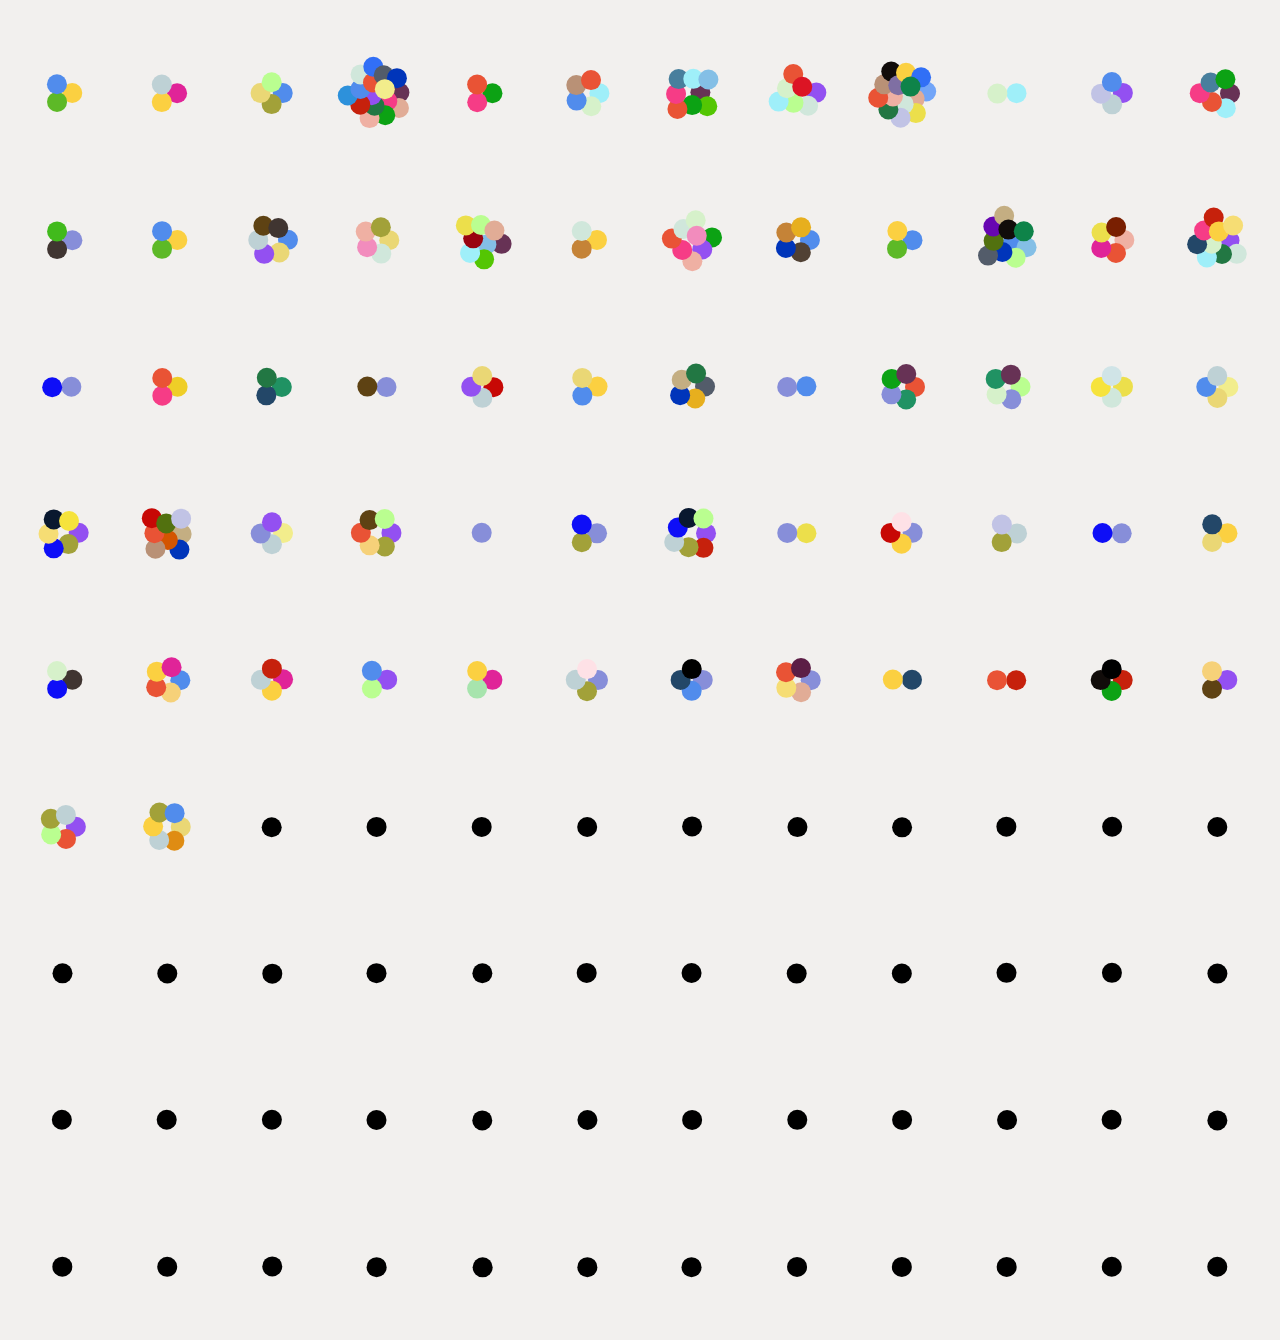
==== experience.html @ 3872ef73 "Add layer-nav symbols, L1 perf tuning, censored study loop, and site-about. Layer navigation gets SV" ====
<!DOCTYPE html>
<html lang="he" dir="rtl">
<head>
  <meta charset="UTF-8" />
  <meta name="viewport" content="width=device-width, initial-scale=1.0" />
  <meta name="description" content="Human Notes - Alternative Index" />
  <title>עקבות | אינדקס אלטרנטיבי</title>
  <link rel="stylesheet" href="styles.css" />
  <script src="vendor/matter.min.js" defer></script>
  <script src="js/config.js" defer></script>
  <script src="js/app.js?v=20260707014913" defer></script>
</head>
  <body class="site-grid">
    <div id="site-background" data-site-layer="background" aria-hidden="true"></div>
    <div id="site-background-wash" data-site-layer="background-wash" aria-hidden="true">
      <svg class="site-grain-filter-defs" width="0" height="0" aria-hidden="true" focusable="false">
        <filter id="site-grain-displace" x="-8%" y="-8%" width="116%" height="116%" color-interpolation-filters="sRGB">
          <feTurbulence id="site-grain-turbulence" type="fractalNoise" baseFrequency="0.75" numOctaves="3" stitchTiles="stitch" result="noise" />
          <feDisplacementMap in="SourceGraphic" in2="noise" scale="2.5" xChannelSelector="R" yChannelSelector="G" />
        </filter>
      </svg>
    </div>
    <div id="nav-surface" data-site-layer="nav" aria-hidden="true"></div>
    <main id="app" data-site-layer="canvas"></main>
  </body>
</html>
---- styles.css ----
/* ==========================================================================
   00. SYSTEM & RESET
   ========================================================================== */
:root {
    /* Exhibition palette */
    --color-1: #FFFFFF;
    --color-2: #898989;
    --color-3: #2D2D2D;
    --color-4: #000000;
    --color-5: #F2F0EE;
    --color-6: #E6E0DA;

    /* Exhibition spacing scale: Figma px to CSS rem tokens */
    --space-5: 0.3125rem;
    --space-10: 0.625rem;
    --space-15: 0.9375rem;
    --space-20: 1.25rem;
    --space-30: 1.875rem;
    --space-40: 2.5rem;
    --space-60: 3.75rem;
    --divider-inset: var(--space-20);
    --note-id-lane: var(--site-grid-cell-w); /* inner padding beside vertical ID; ID stays at --space-10 */

    /* Legacy aliases → exhibition tokens */
    --bg-main: var(--color-5);
    --main-text: var(--color-4);
    --card-bg: var(--color-1);
    --note-text: var(--color-4);
    --block-hover-bg: var(--color-6);
    --block-shell-border-width: var(--outline-weight);
    --block-hover-border-width: calc(var(--outline-weight) + 1pt);
    --accent-olive: var(--color-3);

    --base-space: 1rem;
    --grid-gap: 0.01rem;
    --grid-padding: 0.12rem;
    --transition-fast: 0.2s ease;
    --outline-weight: 1px;
    --capsule-radius: 9999px;

    /* Exhibition type scale */
    --type-family-general-h: "NarkissYair", sans-serif;
    --type-family-general-t: "NarkissYairMono", monospace;
    --type-family-note-h: "TheBasicsDots", sans-serif;
    --type-family-note-t: "FrankRuhl", monospace;

    /* Legacy type aliases */
    --type-family-display: var(--type-family-note-h);
    --type-display-size: 2rem;
    --type-display-line: 0.9;
    --type-display-weight: 400;
    --type-display-style: normal;
    --type-family-body: var(--type-family-note-t);
    --type-body-size: 1.125rem;
    --type-body-line: 1.2;
    --type-body-weight: 400;
    --type-body-max-ch: 55ch;
    --type-family-meta: var(--type-family-general-t);
    --type-meta-size: 1rem;
    --type-meta-line: 1;
    --type-meta-weight: 700;
    --type-family-ui: var(--type-family-general-t);
    --type-ui-size: 1rem;
    --type-ui-line: 1;
    --type-ui-weight: 700;
    --type-family-nav: var(--type-family-general-h);
    --type-nav-size: calc(3.625rem + 10pt);
    --type-nav-line: 0.848;
    --type-nav-weight: 700;
    --type-nav-weight-active: 700;
    --type-debug-size: 0.5625rem;

    --site-type-family: var(--type-family-general-t);
    --site-type-size: var(--type-ui-size);
    --site-type-line: var(--type-ui-line);

    --layer-nav-gap: var(--space-10);
    --layer-nav-right-inset: var(--space-40);
    --layer-nav-box-pad-x: var(--space-10);
    --layer-nav-box-pad-y-top: calc(var(--space-10) - 4px);
    --layer-nav-box-pad-y-bottom: calc(var(--space-10) + 4px);
    --layer-nav-box-pad-y: var(--layer-nav-box-pad-y-top);
    --layer-nav-box-pad: var(--layer-nav-box-pad-y-top);
    --layer-nav-box-radius: var(--space-5);
    --layer-nav-marker-gap: var(--space-10);
    --layer-nav-hover-shift: calc(-1 * var(--space-20));
    --layer-nav-row-gap: var(--space-10);
    --layer-nav-label-line: 1;
    --layer-nav-label-box-h: calc(var(--layer-nav-symbol-size-active) + var(--layer-nav-box-pad-y-top) + var(--layer-nav-box-pad-y-bottom));
    --layer-nav-row-step: calc(var(--layer-nav-label-box-h) + var(--layer-nav-row-gap));
    --layer-nav-stack-h: calc(2 * var(--layer-nav-label-box-h) + 1 * var(--layer-nav-row-gap));
    --layer-nav-font-size: var(--type-nav-size);
    --layer-nav-symbol-size-active: 4.5rem;
    --layer-nav-symbol-size-inactive: 3.25rem;
    --layer-nav-shell-row-step: calc(var(--site-grid-cell-h) + var(--site-grid-gap));
    --layer-nav-active-label-h: var(--layer-nav-label-box-h);
    --layer-nav-inactive-label-h: var(--layer-nav-active-label-h);
    --layer-nav-active-top: calc(
        var(--site-grid-padding) +
        3 * var(--layer-nav-shell-row-step) +
        0.75 * var(--site-grid-cell-h) -
        0.5 * var(--layer-nav-label-box-h)
    );
    --layer-nav-slot-duration: 0.34s;
    --layer-nav-slot-easing: cubic-bezier(0.9, 0, 0.02, 1);
    --layer-nav-slot-base-top: var(--layer-nav-active-top);
    --layer-nav-toggle-top: var(--site-grid-padding);
    --layer-nav-toggle-box-size: 80px;
    --layer-nav-toggle-inner-size: calc(var(--layer-nav-toggle-box-size) - 2 * var(--layer-nav-toggle-pad));
    --layer-nav-toggle-pad: var(--space-5);
    --layer-nav-molecule-rotate: 0deg;
    --layer-nav-molecule-scale: 0.9;
    --layer-nav-blocks-scale: 0.9;
    --layer-nav-molecule-nudge-y: 0px;
    --focus-card-scale: calc(8 / 6);
}

*, *:before, *:after {
    box-sizing: border-box;
    margin: 0;
    padding: 0;
}

html {
    background-color: var(--bg-main);
    scroll-padding: var(--scroll-padding, 40px);
    scrollbar-width: none;
}

::-webkit-scrollbar {
    display: none;
}

body {
    background-color: transparent;
    min-height: 100vh;
    min-width: 100vw; 
    display: flex;
    flex-direction: column;
    position: relative;
    isolation: isolate;
    -ms-overflow-style: none;
}

/* ==========================================================================
   00b. SITE SHELL GRID (viewport reference — CONFIG.siteGrid)
   Reference metrics only; layers stay free (scroll, drag, overflow).
   ========================================================================== */
:root {
    --site-grid-content-w: calc(100vw - 2 * var(--site-grid-padding, 2.5rem));
    --site-grid-content-h: calc(100vh - 2 * var(--site-grid-padding, 2.5rem));
    --site-grid-cell-w: calc(
        (var(--site-grid-content-w) - (var(--site-grid-cols, 24) - 1) * var(--site-grid-gap, 1.25rem))
        / var(--site-grid-cols, 24)
    );
    --site-grid-cell-h: calc(
        (var(--site-grid-content-h) - (var(--site-grid-rows, 12) - 1) * var(--site-grid-gap, 1.25rem))
        / var(--site-grid-rows, 12)
    );
}

/* Every 4th row/column crossing — same placement on L1/L2/L3; shape varies by depth level */
:root {
    --site-grid-cross-arm: 0.625rem;
    --site-grid-cross-weight: 1px;
    --site-grid-cross-color: var(--color-2);
    --site-grid-dot-size: 0.3125rem;
}

#site-grid-crosses {
    display: none; /* toggled by CONFIG.siteGrid.showGridMarks via updateSiteGridCrosses */
    position: absolute;
    top: 0;
    left: 0;
    z-index: 0;
    pointer-events: none;
    overflow: visible;
}

#app > .note-wrapper,
#app > .meso-grid-column,
#app > .micro-grid-column,
#app > .filter-fringe-zone,
#app > .meso-grid-column .note-wrapper,
#app > .micro-grid-column .note-wrapper {
    position: relative;
    z-index: 1;
}

.site-grid-cross {
    position: absolute;
    transform: translate(-50%, -50%);
}

.site-grid-cross::before,
.site-grid-cross::after {
    content: "";
    position: absolute;
    background-color: var(--site-grid-cross-color);
}

.site-grid-cross::before {
    width: var(--site-grid-cross-arm);
    height: var(--site-grid-cross-weight);
    left: calc(var(--site-grid-cross-arm) / -2);
    top: calc(var(--site-grid-cross-weight) / -2);
}

.site-grid-cross::after {
    width: var(--site-grid-cross-weight);
    height: var(--site-grid-cross-arm);
    left: calc(var(--site-grid-cross-weight) / -2);
    top: calc(var(--site-grid-cross-arm) / -2);
}

/* L1 — crosses scroll with #app, beneath molecules */
body.view-level-1 .site-grid-cross::before,
body.view-level-1 .site-grid-cross::after {
    display: block;
}

/* L2 — 45° diagonal */
body.view-level-2 .site-grid-cross::before,
body.view-level-2 .site-grid-cross::after {
    width: var(--site-grid-cross-arm);
    height: var(--site-grid-cross-weight);
    left: calc(var(--site-grid-cross-arm) / -2);
    top: calc(var(--site-grid-cross-weight) / -2);
    transform: rotate(45deg);
    transform-origin: center;
}

body.view-level-2 .site-grid-cross::after {
    display: none;
}

/* L3 — dots */
body.view-level-3 .site-grid-cross::before,
body.view-level-3 .site-grid-cross::after {
    width: var(--site-grid-dot-size);
    height: var(--site-grid-dot-size);
    left: calc(var(--site-grid-dot-size) / -2);
    top: calc(var(--site-grid-dot-size) / -2);
    border-radius: 50%;
    background-color: var(--color-3);
}

body.view-level-3 .site-grid-cross::after {
    display: none;
}

body.view-level-3 .site-grid-cross {
    transform: translate(
        calc(-50% + 5px),
        calc(-50% - 2 * (var(--site-grid-cell-h) + var(--site-grid-gap)))
    );
}

/* Full-viewport pan layer — sits beneath #app; receives clicks through transparent grid cells */
#site-background {
    position: fixed;
    inset: 0;
    z-index: 0;
    overflow: hidden;
    pointer-events: none;
}

/* L1/L3 — SVG displacement grain (pixel warp, no color tint) */
#site-background-wash {
    position: absolute;
    width: 0;
    height: 0;
    overflow: hidden;
    pointer-events: none;
}

:root {
    --site-grain-displace-filter: url(#site-grain-displace);
}

body.has-site-grain-displace.view-level-1 #app,
body.has-site-grain-displace.view-level-1 .warehouse-shell,
body.has-site-grain-displace.view-level-1 .warehouse-launcher,
body.has-site-grain-displace.view-level-1 .site-navigation-layers,
body.has-site-grain-displace.view-level-1 .link-canvas,
body.has-site-grain-displace.view-level-1 .depth-block-bar,
body.has-site-grain-displace.view-level-1 .molecule-hover-title.is-visible,
body.has-site-grain-displace.view-level-3 #app,
body.has-site-grain-displace.view-level-3 .warehouse-shell,
body.has-site-grain-displace.view-level-3 .warehouse-launcher,
body.has-site-grain-displace.view-level-3 .site-navigation-layers,
body.has-site-grain-displace.view-level-3 .link-canvas,
body.has-site-grain-displace.view-level-3 .depth-block-bar,
body.has-site-grain-displace.view-level-3 .molecule-hover-title.is-visible {
    filter: var(--site-grain-displace-filter);
}

body.has-site-grain-displace.is-depth-transition.view-level-1 #app,
body.has-site-grain-displace.is-depth-transition.view-level-3 #app {
    filter: var(--site-grain-displace-filter) blur(var(--depth-transition-blur, 0px));
}

body.has-site-grain-displace.is-presentation.is-depth-transition.view-level-1 #app,
body.has-site-grain-displace.is-presentation.is-depth-transition.view-level-3 #app {
    filter: var(--site-grain-displace-filter) blur(calc(var(--depth-transition-blur, 0px) * 0.45));
}

body.has-site-grain-displace.is-meso-to-micro.view-level-3 #app {
    filter: var(--site-grain-displace-filter) blur(calc(var(--micro-atmosphere, 0) * 2px));
}

body.has-site-grain-displace.is-presentation.is-meso-to-micro.view-level-3 #app {
    filter: var(--site-grain-displace-filter) blur(calc(var(--micro-atmosphere, 0) * 0.8px));
}

#nav-surface {
    position: fixed;
    inset: 0;
    z-index: 1;
    cursor: grab;
    touch-action: none;
}

body.is-site-grid-debug::after {
    content: "";
    position: fixed;
    inset: 0;
    z-index: 9999;
    pointer-events: none;
    opacity: 0.35;
    background-image:
        repeating-linear-gradient(
            to right,
            rgba(16, 16, 16, 0.12) 0,
            rgba(16, 16, 16, 0.12) 1px,
            transparent 1px,
            transparent calc((100vw - 2 * var(--site-grid-padding, 2.5rem) - (var(--site-grid-cols, 24) - 1) * var(--site-grid-gap, 1.25rem)) / var(--site-grid-cols, 24) + var(--site-grid-gap, 1.25rem))
        ),
        repeating-linear-gradient(
            to bottom,
            rgba(16, 16, 16, 0.12) 0,
            rgba(16, 16, 16, 0.12) 1px,
            transparent 1px,
            transparent calc((100vh - 2 * var(--site-grid-padding, 2.5rem) - (var(--site-grid-rows, 12) - 1) * var(--site-grid-gap, 1.25rem)) / var(--site-grid-rows, 12) + var(--site-grid-gap, 1.25rem))
        );
    background-position: var(--site-grid-padding, 2.5rem) var(--site-grid-padding, 2.5rem);
    background-origin: content-box;
    background-clip: content-box;
    padding: var(--site-grid-padding, 2.5rem);
    box-sizing: border-box;
}

#site-grid-debug-regions {
    position: fixed;
    inset: 0;
    z-index: 9998;
    pointer-events: none;
}

.site-grid-debug-region {
    position: fixed;
    box-sizing: border-box;
    border: 1px dashed rgba(106, 110, 0, 0.55);
    color: rgba(16, 16, 16, 0.45);
    font-family: var(--site-type-family, sans-serif);
    font-size: 9px;
    letter-spacing: 0.08em;
    text-transform: lowercase;
    padding: 2px 4px;
    direction: ltr;
}

/* Film Grain */
body::before {
    content: "";
    position: fixed;
    top: 0;
    left: 0;
    width: 100vw;
    height: 100vh;
    pointer-events: none;
    z-index: 50;
    opacity: 0.5;
    filter: grayscale(100%) contrast(220%) brightness(125%);
    mix-blend-mode: multiply;
    background-image: url("data:image/svg+xml,%3Csvg viewBox='0 0 200 200' xmlns='http://www.w3.org/2000/svg'%3E%3Cfilter id='noiseFilter'%3E%3CfeTurbulence type='fractalNoise' baseFrequency='3.0' numOctaves='3' stitchTiles='stitch'/%3E%3C/filter%3E%3Crect width='100%25' height='100%25' filter='url(%23noiseFilter)'/%3E%3C/svg%3E");
}

body.is-presentation::before {
    display: none;
}

/* L1/L3 displacement grain — hide legacy multiply film-grain layer */
body.has-site-grain-displace.view-level-1::before,
body.has-site-grain-displace.view-level-3::before {
    display: none;
}

body.is-presentation.is-depth-transition #app {
    filter: blur(calc(var(--depth-transition-blur, 0px) * 0.45));
}

body.is-presentation.is-meso-to-micro #app {
    filter: blur(calc(var(--micro-atmosphere, 0) * 0.8px));
}

body.is-presentation.view-level-2 .note-wrapper {
    content-visibility: auto;
    contain-intrinsic-size: auto 120px;
}

/* ==========================================================================
   01. CANVAS (#app) & GLOBAL WRAPPERS
   ========================================================================== */
:root {
    --canvas-width: 100vw;
    --col-count: 25;
}

body.view-level-1 {
    /* Wider than the viewport: leaves room to roam and to clear space around blocks */
    --canvas-width: 180vw;
    --col-count: 30; 
}

body.site-grid.view-level-1 {
    --col-count: var(--site-macro-col-count, 24);
    --canvas-width: var(--site-macro-canvas-width, 180vw);
    --grid-gap: var(--site-grid-gap);
    --grid-padding: var(--site-grid-padding);
    --site-macro-row-stride: calc(var(--site-grid-cell-h) + var(--site-grid-gap));
}

body.site-grid.view-level-1 #app {
    grid-template-columns: repeat(var(--site-macro-col-count, 24), minmax(0, var(--site-grid-cell-w)));
    column-gap: var(--site-grid-gap);
    row-gap: 0;
    padding-top: var(--scroll-breathing-room, var(--site-grid-padding));
    padding-inline: var(--site-grid-padding);
    padding-bottom: var(--site-l1-bottom-chrome, var(--warehouse-reserve, 0px));
    grid-auto-rows: var(--site-macro-row-stride, calc(var(--site-grid-cell-h) + var(--site-grid-gap)));
    min-height: var(--site-macro-canvas-min-height, 100vh);
}

body.site-grid.view-level-1 .note-wrapper {
    aspect-ratio: auto;
    width: var(--site-grid-cell-h);
    height: var(--site-macro-row-height, var(--site-grid-cell-h));
    min-height: var(--site-macro-row-height, var(--site-grid-cell-h));
    max-height: var(--site-macro-row-height, var(--site-grid-cell-h));
    justify-self: center;
    align-self: center;
    align-items: center;
    justify-content: center;
}

body.view-level-2,
body.view-level-3 {
    /* Micro-authoritative grid — L2 silhouettes share L3 note positions */
    --canvas-width: 400vw;
    --col-count: 10;
}

#app {
    display: grid;
    /* הזרקת משתנה הזום הקיים שלך ליצירת עמודות מדויקות */
    grid-template-columns: repeat(var(--col-count), 1fr);
    grid-auto-rows: max-content;
    gap: var(--grid-gap);
    padding: var(--grid-padding);
    width: var(--canvas-width); 
    min-height: 100vh;
    opacity: 1;
    position: relative;
    z-index: 30;
    direction: ltr;
    transition: opacity 0.4s ease, width 0.6s cubic-bezier(0.25, 1, 0.5, 1), grid-template-columns 0.6s cubic-bezier(0.25, 1, 0.5, 1);
}

body.is-meso-to-micro #app {
    transition: none;
}

body.is-macro-grid-settle #app {
    transition: none !important;
}

/* In-place layout only during macro↔meso transition animation */
body.is-macro-to-meso.is-meso-in-place #app {
    display: block;
    position: relative;
    transition: none !important;
}

body.is-macro-to-meso.is-meso-in-place .note-wrapper.is-meso-anchored {
    position: absolute;
    width: var(--meso-anchor-w, var(--catalog-cell-w-meso, 70px));
    height: var(--meso-anchor-h, var(--catalog-cell-h-meso, 81px));
    margin: 0;
    left: 0;
    top: 0;
    transform: translate(-50%, -50%)
        scale(calc(
            var(--macro-meso-size-min, 0.5) +
            (1 - var(--macro-meso-size-min, 0.5)) * var(--macro-meso-reveal, 0)
        ));
    pointer-events: none;
    transition: none !important;
}

body.view-level-2.is-catalog-layout #app,
body.view-level-3.is-catalog-layout #app {
    display: block;
    position: relative;
    transition: none;
}

body.is-catalog-layout .note-wrapper.is-catalog-anchored {
    position: absolute;
    width: var(--catalog-cell-w, 86px);
    height: var(--catalog-cell-h, 100px);
    margin: 0;
    left: 0;
    top: 0;
    transform: translate(-50%, -50%);
    pointer-events: auto;
    overflow: hidden;
    transition: left 0.45s cubic-bezier(0.25, 1, 0.5, 1),
                top 0.45s cubic-bezier(0.25, 1, 0.5, 1),
                width 0.45s cubic-bezier(0.25, 1, 0.5, 1),
                height 0.45s cubic-bezier(0.25, 1, 0.5, 1);
}

/* L2: תא מצו ≈ אמצע בין מולקולה לפתק מלא */
body.view-level-2.is-catalog-layout:not(.is-meso-to-micro) .note-wrapper.is-catalog-anchored {
    width: var(--catalog-cell-w-meso, var(--catalog-cell-w, 86px));
    height: var(--catalog-cell-h-meso, var(--catalog-cell-h, 100px));
}

body.view-level-3.is-catalog-layout .note-wrapper.is-catalog-anchored {
    width: var(--catalog-cell-w, 86px);
    height: var(--catalog-cell-h, 100px);
}

body.is-meso-to-micro.is-catalog-layout .note-wrapper.is-catalog-anchored {
    width: calc(var(--catalog-cell-w, 86px) * var(--catalog-cell-lerp, 1));
    height: calc(var(--catalog-cell-h, 100px) * var(--catalog-cell-lerp, 1));
    transition: none !important;
}

body.is-catalog-layout.is-catalog-settling .note-wrapper.is-meso-anchored {
    transition: none !important;
    transform: translate(-50%, -50%) scale(1);
}

body.is-catalog-layout.is-catalog-settling .note-wrapper.is-meso-anchored .meso-silhouette__shape {
    opacity: calc(0.88 + var(--catalog-settle-progress, 0) * 0.12);
}

body.is-catalog-layout.is-macro-to-meso .note-wrapper.is-catalog-anchored {
    transition: none;
}

/* Catalog workspace lens — L2/L3 emphasis from L1 blocks */
body.view-level-2.is-catalog-lens .note-wrapper.is-molecule-muted,
body.view-level-3.is-catalog-lens .note-wrapper.is-molecule-muted {
    opacity: 0.38;
}

body.view-level-2.is-catalog-lens .note-wrapper.is-molecule-muted .meso-silhouette__shape,
body.view-level-3.is-catalog-lens .note-wrapper.is-molecule-muted .meso-silhouette__shape {
    opacity: 0.28;
}

body.view-level-2.is-catalog-lens .note-wrapper.is-molecule-focused,
body.view-level-3.is-catalog-lens .note-wrapper.is-molecule-focused {
    opacity: 1;
}

body.view-level-2.is-catalog-lens .note-wrapper.is-molecule-focused .meso-silhouette__shape,
body.view-level-3.is-catalog-lens .note-wrapper.is-molecule-focused .meso-silhouette__shape {
    opacity: 1;
}

/* Silhouette measurement uses micro (L3) grid cell dimensions */
body.is-silhouette-micro-measure {
    --canvas-width: 400vw;
    --col-count: 10;
}

body.is-silhouette-micro-measure #app {
    position: fixed !important;
    left: -150vw !important;
    top: 0 !important;
    visibility: hidden !important;
    pointer-events: none !important;
}

/* L2 — אל תסתיר את הקנבס בזמן עדכון סילואטות (מניעת מסך ריק) */
body.is-depth-v2.view-level-2.is-silhouette-micro-measure #app {
    position: relative !important;
    left: auto !important;
    top: auto !important;
    visibility: visible !important;
    pointer-events: none !important;
}

body.is-macro-to-meso .note-wrapper {
    --note-zoom: var(--note-zoom-meso);
}

body.is-macro-to-meso #app {
    transition: none !important;
}

body.is-macro-to-meso .note-stage {
    opacity: 1 !important;
    visibility: visible !important;
    pointer-events: none;
    transition: none !important;
}

body.is-macro-to-meso.view-level-1 .note-stage {
    opacity: 1 !important;
    visibility: visible !important;
}

body.is-macro-to-meso .note-stage .layer-small {
    opacity: 1 !important;
}

body.is-macro-to-meso:not(.is-meso-zoom-out) .note-wrapper.is-meso-anchored .layer-dot {
    opacity: calc(1 - var(--macro-meso-reveal, 0)) !important;
    visibility: visible !important;
    pointer-events: none;
    transition: none !important;
    transform: scale(1) translate(0, 0) !important;
}

body.view-level-2.is-meso-in-place .note-wrapper.is-meso-anchored .layer-dot,
body.is-macro-to-meso.is-meso-in-place:not(.is-meso-zoom-out) .note-wrapper.is-meso-anchored .layer-dot {
    opacity: 0 !important;
}

/* L2→L1: dots + canvas links fade in with silhouette fade-out */
body.is-meso-zoom-out.is-meso-in-place .note-wrapper.is-meso-anchored .layer-dot {
    left: 50%;
    top: 50%;
    margin-left: calc(var(--dot-render-size, var(--dot-size, 10px)) / -2);
    margin-top: calc(var(--dot-render-size, var(--dot-size, 10px)) / -2);
    opacity: calc(1 - var(--macro-meso-reveal, 0)) !important;
    visibility: visible !important;
    transform: scale(1) translate(var(--phys-x, 0px), var(--phys-y, 0px)) !important;
}

body.is-meso-zoom-out .link-canvas {
    opacity: 1;
}

body.is-macro-to-meso .note-wrapper.is-meso-anchored .meso-silhouette__shape {
    opacity: var(--macro-meso-reveal, 0);
    transition: none !important;
}

body.is-macro-to-meso .note-wrapper.is-meso-anchored .meso-silhouette__tags {
    opacity: calc(var(--macro-meso-reveal, 0) * 0.85);
    transition: none !important;
}

body.is-macro-to-meso .meso-silhouette[data-silhouette-state="ready"] .meso-silhouette__svg,
body.is-macro-to-meso .meso-silhouette[data-silhouette-state="empty"] .meso-silhouette__svg {
    opacity: 1;
}

body.is-macro-to-meso .action-block.is-deployed,
body.is-macro-to-meso .action-block.is-dragging {
    opacity: var(--macro-meso-block-opacity, 0.35);
    transition: opacity 0.35s ease;
}

body.is-macro-to-meso.is-meso-in-place #app {
    transform: scale(calc(1 - var(--macro-meso-master, 0) * var(--macro-meso-scale, 0.028)));
    transform-origin: 50vw 42vh;
    transition: none !important;
}

body.is-macro-to-meso .link-canvas {
    opacity: var(--macro-meso-link-fade, 1);
    transition: none;
}

/* Macro: grid cells pass pan through; reserve warehouse scroll space + shell-row clearance */
body.view-level-1 #app {
    pointer-events: none;
    padding-top: var(--scroll-breathing-room, 120px);
    padding-bottom: var(--site-l1-bottom-chrome, var(--warehouse-reserve, 0px));
}

/* L1 — collapsed warehouse popup: launcher is fixed; no canvas bottom reserve */
body.is-warehouse-popup-mode:not(.is-warehouse-popup-open).view-level-1 #app {
    padding-bottom: 0;
}

body.view-level-1 .note-wrapper {
    pointer-events: none;
}

body.view-level-1.is-molecule-hover:not(.is-space-pan):not(.is-canvas-panning) {
    cursor: pointer;
}

/* L1 macro — molecule hover label (viewport-fixed, pinned on hover start) */
.molecule-hover-title {
    position: fixed;
    z-index: 45;
    display: none;
    pointer-events: none;
    box-sizing: border-box;
    width: max-content;
    max-width: min(90vw, 64rem);
    background: transparent;
    color: var(--color-4);
    border: none;
    border-radius: 0;
    padding-block: var(--space-5);
    padding-inline: var(--space-10);
    box-shadow: none;
    font-family: var(--type-family-note-h);
    font-size: var(--type-display-size);
    font-weight: var(--type-display-weight);
    font-style: normal;
    line-height: 1;
    white-space: nowrap;
    overflow: visible;
}

.molecule-hover-title.note-title,
.molecule-hover-title.note-body {
    max-width: min(28rem, 42vw);
    overflow: hidden;
    white-space: nowrap;
    line-height: 1;
    padding-block: var(--space-5);
    padding-inline: var(--space-10);
    font-family: var(--type-family-note-h);
    font-size: var(--type-display-size);
    font-weight: var(--type-display-weight);
}

/* L1 hover — attached block row (no white card; L3 pill chrome) */
.molecule-hover-title.is-blocks-row {
    background: transparent;
    box-shadow: none;
    border-radius: 0;
    padding: 0;
    max-width: min(90vw, 64rem);
    white-space: normal;
    font-family: inherit;
    font-size: inherit;
    font-weight: inherit;
    line-height: inherit;
}

body.view-level-1 .molecule-hover-title.is-blocks-row .micro-mock__tags {
    display: grid;
    grid-template-columns: repeat(var(--molecule-hover-blocks-per-row, 5), max-content);
    grid-auto-flow: row;
    gap: var(--space-10);
    justify-content: start;
    align-items: center;
    margin: 0;
    padding: 0;
    direction: rtl;
}

body.view-level-1 .molecule-hover-title.is-blocks-row .micro-mock__tag-pill,
body.view-level-1 .molecule-hover-title.is-blocks-row .micro-mock__author-block,
body.view-level-1 .molecule-hover-title.is-blocks-row .micro-mock__typology-block,
body.view-level-1 .molecule-hover-title.is-blocks-row .micro-mock__tag-pill.action-block--attached,
body.view-level-1 .molecule-hover-title.is-blocks-row .micro-mock__author-block.action-block--attached,
body.view-level-1 .molecule-hover-title.is-blocks-row .micro-mock__typology-block.action-block--attached {
    background-color: var(--color-1);
    border-color: transparent;
    color: var(--color-4);
    cursor: default;
    pointer-events: none;
    flex-shrink: 0;
}

body.view-level-1 .molecule-hover-title.is-blocks-row.is-note-ltr .micro-mock__tags {
    direction: ltr;
    justify-content: flex-start;
}

body.view-level-1 .molecule-hover-title.is-visible {
    display: block;
}

.molecule-hover-title.is-note-rtl {
    direction: rtl;
    text-align: right;
    transform: translate(calc(-100% - var(--space-10)), calc(-100% - var(--space-10)));
}

.molecule-hover-title.is-note-ltr {
    direction: ltr;
    text-align: left;
    transform: translate(var(--space-10), calc(-100% - var(--space-10)));
}

#app.is-ready {
    opacity: 1;
}

/* Background pan */
body.is-canvas-panning #nav-surface,
body.is-space-pan #nav-surface,
body.is-space-pan #app,
body.is-space-pan .note-wrapper {
    cursor: grabbing;
}

body.is-space-pan,
body.is-space-pan #app,
body.is-space-pan .note-wrapper {
    cursor: grab;
}

.note-wrapper {
    position: relative;
    width: 100%;
    aspect-ratio: 1 / 1; 
    margin-bottom: 0;
    break-inside: avoid;
    display: flex;
    align-items: center;
    justify-content: center;
    transition: transform 0.35s cubic-bezier(0.25, 1, 0.5, 1);
    --note-zoom-meso: 1;
    --note-zoom-micro: 1;
    --note-zoom: var(--note-zoom-micro);
}

body.view-level-2 .note-wrapper {
    --note-zoom: var(--note-zoom-meso);
    pointer-events: auto;
}

body.view-level-3 .note-wrapper {
    --note-zoom: var(--note-zoom-micro);
}

body.is-meso-to-micro .note-wrapper {
    --note-zoom: var(--transition-note-zoom, var(--note-zoom-meso));
    transition: none !important;
}

/* Shared stage: silhouette (meso) and note (micro) scale and align together */
.note-stage {
    position: absolute;
    inset: 0;
    display: flex;
    align-items: center;
    justify-content: center;
    transform: scale(var(--note-zoom));
    transform-origin: center center;
    pointer-events: none;
}

body.is-meso-to-micro .note-stage {
    will-change: transform;
    pointer-events: auto;
}

body.view-level-2 .note-stage,
body.view-level-3 .note-stage {
    opacity: 1;
    visibility: visible;
    pointer-events: auto;
}

body.view-level-1 .note-stage {
    opacity: 0;
    visibility: hidden;
    pointer-events: none;
}

.note-stage .layer-item.layer-small,
.note-stage .layer-item.layer-full {
    position: absolute;
    inset: 0;
    width: 100%;
    height: 100%;
    transform: none;
}

/* גיבוי לגריד ישן — זום לגודל קטלוגי ממוצע */
body.view-level-2:not(.is-catalog-layout) .note-stage .layer-item.layer-small {
    transform: scale(var(--depth-meso-legacy-zoom, 0.16));
    transform-origin: center center;
}

.layer-item {
    position: absolute;
    background-color: var(--card-bg);
    border: 1px solid var(--bg-main);
    opacity: 0;
    pointer-events: none;
    transform: scale(0.85);
    transition: opacity 0.4s cubic-bezier(0.25, 1, 0.5, 1), transform 0.4s cubic-bezier(0.25, 1, 0.5, 1);
}

.layer-item.layer-small,
.layer-item.layer-full {
    border: none;
    background: transparent;
}

/* ==========================================================================
   02. STATE MACHINE (DEPTH LOGIC)
   ========================================================================== */
body.is-depth-transition {
    --depth-transition-fx: 0;
    --depth-transition-blur: 0px;
}

body.is-depth-transition #app {
    opacity: calc(1 - var(--depth-transition-fx, 0) * 0.09);
    filter: blur(var(--depth-transition-blur, 0px));
    transform: scale(calc(1 - var(--depth-transition-fx, 0) * 0.012));
    transform-origin: 50vw 42vh;
    transition: none;
}

body.is-meso-to-micro #app {
    filter: blur(calc(var(--micro-atmosphere, 0) * 2px));
    transition: none;
}

body.view-level-1 .layer-dot {
    width: var(--dot-render-size, var(--dot-size, 10px));
    height: var(--dot-render-size, var(--dot-size, 10px));
    left: 50%;
    top: 50%;
    margin-left: calc(var(--dot-render-size, var(--dot-size, 10px)) / -2);
    margin-top: calc(var(--dot-render-size, var(--dot-size, 10px)) / -2);
    opacity: 1;
    pointer-events: auto;
    transition: opacity 0.4s cubic-bezier(0.25, 1, 0.5, 1),
                background-color 0.35s ease,
                border-color 0.35s ease,
                border-width 0.35s ease;
    transform: scale(1) translate(var(--phys-x, 0px), var(--phys-y, 0px));
}

body.view-level-2 .note-stage .layer-small {
    opacity: 1;
    pointer-events: auto;
    visibility: visible;
}

body.view-level-2:not(.is-meso-to-micro) .note-stage .layer-full {
    opacity: 0;
    pointer-events: none;
}

body.view-level-3 .note-stage .layer-full {
    opacity: 1;
    pointer-events: auto;
}

body.view-level-3:not(.is-meso-to-micro) .note-stage .layer-small {
    opacity: 0;
    pointer-events: none;
}

/* Meso ↔ micro: crossfade content inside fixed stage; scale ramps in phase 2 (JS) */
body.is-meso-to-micro .note-stage {
    transition: none !important;
}

body.is-meso-to-micro .note-stage .layer-item {
    transition: none !important;
}

body.is-meso-to-micro .note-stage .layer-small,
body.is-meso-to-micro .note-stage .layer-full {
    opacity: 1 !important;
    visibility: visible !important;
    pointer-events: none;
    z-index: auto;
}

body.is-meso-to-micro .note-stage .layer-small {
    z-index: 25;
}

body.is-meso-to-micro .note-stage .layer-full {
    z-index: 20;
}

body.is-meso-to-micro .meso-silhouette__tags,
body.is-meso-to-micro .meso-silhouette__shape {
    opacity: calc(1 - var(--micro-reveal, 0));
    transform: scale(calc(1 - var(--micro-reveal, 0) * 0.035));
    transform-origin: center center;
    transition: none !important;
}

body.is-meso-to-micro .note-card {
    background-color: color-mix(
        in srgb,
        var(--card-bg) calc(var(--micro-reveal, 0) * 100%),
        transparent
    );
    border-color: color-mix(
        in srgb,
        var(--bg-main) calc(var(--micro-reveal, 0) * 100%),
        transparent
    );
    transition: none !important;
}

body.is-meso-to-micro .note-title,
body.is-meso-to-micro .note-body,
body.is-meso-to-micro .note-tags,
body.is-meso-to-micro .note-idcode {
    opacity: var(--micro-reveal, 0);
    transition: none !important;
}

/* ==========================================================================
   03. LAYER 3: MACRO (DOTS)
   ========================================================================== */
.layer-dot {
    width: var(--dot-size, 10px);
    height: var(--dot-size, 10px);
    border-radius: 50%;
    background-color: var(--dot-bg, var(--main-text));
    z-index: 30;
    border: none;
    box-sizing: border-box;
    transform: scale(0.85) translate(var(--phys-x, 0px), var(--phys-y, 0px));
}

/* Block on surface: matching-tag dots stay filled; all others → hollow on --bg-main */
body.view-level-1.is-block-focus .layer-dot.is-dot-focused {
    background-color: var(--dot-bg, var(--main-text));
    border: none;
}

body.view-level-1.is-block-focus .layer-dot.is-dot-muted {
    background-color: var(--bg-main);
    border: 0.4pt solid var(--dot-bg, var(--main-text));
}

body.view-level-1 .note-wrapper.is-molecule-filtered-out {
    opacity: 0;
    visibility: hidden;
    pointer-events: none;
}

/* Filter exit — phase 1: hollow marking */
body.view-level-1.is-block-filter .note-wrapper.is-molecule-filtering-hollow {
    pointer-events: none;
}

body.view-level-1.is-block-filter .note-wrapper.is-molecule-filtering-hollow .layer-dot {
    background-color: var(--bg-main);
    border: 0.4pt solid var(--dot-bg, var(--main-text));
    transition: background-color 0.1s ease, border-color 0.1s ease;
}

/* Filter exit — phase 2: axial peel + fade */
body.view-level-1 .note-wrapper.is-molecule-filtering-peel {
    pointer-events: none;
    opacity: 1;
    transition: opacity 0.38s ease-out;
}

body.view-level-1 .note-wrapper.is-molecule-filtering-peel.is-filter-peel-fade {
    opacity: 0;
}

body.view-level-1 .note-wrapper.is-molecule-filtering-peel .layer-dot {
    transition: opacity 0.38s ease-out;
}

body.view-level-1 .note-wrapper.is-molecule-filtering-peel.is-filter-peel-fade .layer-dot {
    opacity: 0;
}

/* ==========================================================================
   04. LAYER 2: MEZZO (TYPOGRAPHIC SILHOUETTES)
   ========================================================================== */
.layer-small {
    width: 100%;
    height: 100%;
    z-index: 20;
    border: none;
    background: transparent;
    display: flex;
    align-items: center;
    justify-content: center;
    overflow: visible;
}

.meso-silhouette {
    width: 100%;
    aspect-ratio: 20 / 21;
    max-height: 100%;
    height: auto;
    display: flex;
    align-items: center;
    justify-content: center;
    pointer-events: none;
    position: relative;
}

.meso-silhouette__svg {
    display: block;
    width: 100%;
    height: 100%;
    overflow: visible;
}

.meso-silhouette__shape {
    vector-effect: non-scaling-stroke;
}

.meso-silhouette__tags {
    position: absolute;
    left: 0;
    bottom: 0;
    display: flex;
    flex-direction: row;
    flex-wrap: wrap;
    gap: var(--meso-tag-gap, 3px);
    max-width: 100%;
    pointer-events: none;
}

.meso-tag-dot {
    width: var(--dot-size, 10px);
    height: var(--dot-size, 10px);
    border-radius: 50%;
    flex-shrink: 0;
    border: none;
    box-sizing: border-box;
}

.meso-silhouette[data-silhouette-state="pending"] .meso-silhouette__svg {
    opacity: 0;
}

.meso-silhouette[data-silhouette-state="ready"] .meso-silhouette__svg {
    opacity: 1;
}

.meso-silhouette[data-silhouette-state="pending"] .meso-silhouette__tags,
.meso-silhouette[data-silhouette-state="empty"] .meso-silhouette__tags,
.meso-silhouette[data-silhouette-state="ready"] .meso-silhouette__tags {
    opacity: 1;
}

body.view-level-2 .layer-dot,
body.view-level-3 .layer-dot {
    opacity: 0;
    visibility: hidden;
    pointer-events: none;
}

/* ==========================================================================
   05. LAYER 1: MICRO (FULL DATA & TYPOGRAPHY)
   ========================================================================== */
.layer-full {
    width: 100%;
    height: 100%;
    z-index: 10;
    display: flex;
    align-items: center;
    justify-content: center;
}

/* Typography Fonts */
@font-face {
    font-family: "NarkissYair";
    font-weight: 400;
    src: url("assets/fonts/NarkissYair-Regular-TRIAL.woff2") format("woff2");
}

@font-face {
    font-family: "NarkissYair";
    font-weight: 700;
    src: url("assets/fonts/NarkissYair-Bold-TRIAL.woff2") format("woff2");
}

@font-face {
    font-family: "NarkissYairMono";
    font-weight: 400;
    src: url("assets/fonts/NarkissYair-BoldMono-TRIAL.woff2") format("woff2");
}

@font-face {
    font-family: "NarkissYairMono";
    font-weight: 700;
    src: url("assets/fonts/NarkissYair-BoldMono-TRIAL.woff2") format("woff2");
}

@font-face {
    font-family: "FrankRuhl";
    font-weight: 400;
    src: url("assets/fonts/FrankRuhl_Universal-Mono.woff2") format("woff2");
}

@font-face {
    font-family: "TheBasicsDots";
    font-weight: 400;
    src: url("assets/fonts/TheBasics-Dots.woff2") format("woff2");
}

@font-face {
    font-family: "MiriamLibre";
    font-weight: 700;
    font-style: normal;
    src: url("assets/fonts/MiriamLibre-Bold.woff2") format("woff2");
}

@font-face {
    font-family: "MiriamLibre";
    font-weight: 900;
    font-style: normal;
    src: url("assets/fonts/MiriamLibre-Black.woff2") format("woff2");
}

@font-face {
    font-family: "Neoklass";
    font-weight: 500;
    font-style: italic;
    src: url("assets/fonts/Neoklass-MediumItalic-TRIAL.woff2") format("woff2");
}

@font-face {
    font-family: "Neoklass";
    font-weight: 700;
    font-style: italic;
    src: url("assets/fonts/Neoklass-BoldItalic-TRIAL.woff2") format("woff2");
}

@font-face {
    font-family: "HelveticaNeue";
    font-weight: 400;
    src: url("assets/fonts/HelveticaNeue-01.woff2") format("woff2");
}

.general-h {
    font-family: var(--type-family-general-h);
    font-size: calc(3.625rem + 10pt);
    line-height: calc(3.5rem + 10pt);
    font-weight: 700;
}

.general-t {
    font-family: var(--type-family-general-t);
    font-size: 1rem;
    line-height: 1rem;
    font-weight: 700;
    letter-spacing: normal;
    font-synthesis: none;
}

.note-h {
    font-family: var(--type-family-note-h);
    font-size: 2rem;
    line-height: 0.9;
    font-weight: 400;
    font-style: normal;
}

.note-t {
    font-family: var(--type-family-note-t);
    font-size: 1.125rem;
    line-height: 1.2;
    font-weight: 400;
}

/*
   Typography roles — exhibition classes + legacy selectors
*/

.type-display,
.note-title,
.note-h {
    font-family: var(--type-family-display);
    font-size: var(--type-display-size);
    font-weight: var(--type-display-weight);
    font-style: var(--type-display-style);
    line-height: var(--type-display-line);
}

.type-body,
.note-body {
    font-family: var(--type-family-body);
    font-size: var(--type-body-size);
    font-weight: var(--type-body-weight);
    line-height: var(--type-body-line);
    max-width: var(--type-body-max-ch);
    padding: 0 0.5rem;
    white-space: pre-wrap;
}

.note-body.note-t,
.note-t.note-body {
    font-family: var(--type-family-body);
    font-size: var(--type-body-size);
    font-weight: var(--type-body-weight);
    line-height: 1.2;
    max-width: var(--type-body-max-ch);
    padding: 0 0.5rem;
    white-space: pre-wrap;
}

.type-meta,
.note-idcode,
.tag,
.general-t {
    font-family: var(--type-family-meta);
    font-size: var(--type-meta-size);
    font-weight: var(--type-meta-weight);
    line-height: var(--type-meta-line);
    font-synthesis: none;
}

.type-ui,
.site-type {
    font-family: var(--type-family-ui);
    font-size: var(--type-ui-size);
    font-weight: var(--type-ui-weight);
    line-height: var(--type-ui-line);
    font-synthesis: none;
}

.type-nav {
    font-family: var(--type-family-nav);
    font-size: var(--type-nav-size);
    font-weight: var(--type-nav-weight);
    line-height: var(--type-nav-line);
}

.site-navigation-layers__title.is-active .site-navigation-layers__label {
    font-family: var(--type-family-general-h);
    line-height: 1;
    font-weight: 700;
}

.site-navigation-layers__title.is-inactive .site-navigation-layers__label {
    font-family: var(--type-family-general-h);
    line-height: 1;
    font-weight: 700;
}

.note-idcode {
    position: absolute;
    left: var(--space-10);
    top: 50%;
    transform: translateY(-50%);
    writing-mode: vertical-rl;
}

.note-wrapper.is-measuring-silhouette .layer-full {
    opacity: 1 !important;
    visibility: hidden;
    transform: scale(1) !important;
    pointer-events: none;
}

.note-card {
    background-color: var(--color-1);
    padding: 1rem 1rem 1.5rem var(--note-id-lane);
    display: flex;
    flex-direction: column;
    position: relative;
    aspect-ratio: 20 / 21;
    direction: rtl;
    width: 100%;
    height: auto;
    max-height: 100%;
    border: 1px solid var(--color-4);
    box-sizing: border-box;
    color: var(--color-4);
}

/* English-only notes — LTR content inside Hebrew RTL site shell */
.note-wrapper.is-note-ltr .note-card {
    direction: ltr;
    padding: 1rem var(--note-id-lane) 1.5rem 1rem;
}

.note-wrapper.is-note-ltr .note-idcode {
    left: auto;
    right: var(--space-10);
}

.note-wrapper.is-note-ltr .meso-mock__frame,
.meso-mock__frame[data-text-direction="ltr"] {
    align-items: flex-start;
    align-self: flex-start;
}

.note-wrapper.is-note-ltr .meso-mock__frame .meso-mock__line,
.meso-mock__frame[data-text-direction="ltr"] .meso-mock__line {
    right: auto;
    left: 0;
    background-position: left var(--meso-mock-line-offset, 0);
}

body.is-depth-v2.view-level-3 .note-wrapper.is-note-ltr .micro-mock__card.note-card,
.artifact-inspector-panel .micro-mock__card.note-card[dir="ltr"] {
    direction: ltr;
    padding:
        calc(var(--site-grid-gap, 1.25rem) * 0.75 + var(--space-5))
        var(--note-id-lane)
        var(--site-grid-gap, 1.25rem)
        var(--site-grid-gap, 1.25rem);
}

body.is-depth-v2.view-level-3 .note-wrapper.is-note-ltr .micro-mock__card .note-idcode,
.artifact-inspector-panel .micro-mock__card.note-card[dir="ltr"] .note-idcode {
    left: auto;
    right: var(--space-10);
}

.micro-mock__note {
    display: flex;
    flex-direction: column;
    gap: 0.9375rem;
}

.micro-mock__tags {
    display: flex;
    flex-direction: row;
    flex-wrap: wrap;
    gap: 0.625rem;
    justify-content: flex-start;
}

.micro-mock__tag-pill {
    background: var(--color-1);
    border: 1px solid var(--color-4);
    color: var(--color-4);
    border-radius: calc(var(--block-height, 26px) / 2);
    padding: 0 var(--space-10);
    height: var(--block-height, 26px);
    display: inline-flex;
    align-items: center;
    gap: var(--space-10);
}

.tag {
    border-radius: 50px;
    background-color: var(--bg-main);
    display: inline-flex;
    align-items: center;
    gap: 0.4rem;
    width: max-content;
    white-space: nowrap;
    flex-shrink: 0;
}

.tag-circle {
    width: var(--tag-dot-size, 7px);
    height: var(--tag-dot-size, 7px);
    border-radius: 50%;
    flex-shrink: 0;
}

/* ==========================================================================
   06. INTERACTIONS & OVERLAYS
   ========================================================================== */
.focus-backdrop {
    position: fixed;
    top: 0;
    left: 0;
    width: 100vw;
    height: 100vh;
    background: transparent;
    z-index: 800;
    display: none;
    cursor: default;
}

.focus-backdrop.active {
    display: block;
}

.focus-backdrop.active.is-popup {
    background: color-mix(in srgb, var(--color-3) 20%, transparent);
    cursor: pointer;
    z-index: 1000;
    transition: background 0.35s ease;
}

.artifact-inspector-flyer {
    position: fixed;
    inset: 0;
    z-index: 1005;
    pointer-events: none;
    overflow: visible;
}

.artifact-inspector-flyer.is-landed {
    z-index: 1015;
}

.artifact-inspector-flyer.is-preparing {
    opacity: 0;
}

.artifact-inspector-flyer.is-opening .micro-mock__tags {
    opacity: 0;
}

.artifact-inspector-flyer.is-landed .micro-mock__tags {
    opacity: 1;
    transition: opacity 0.32s ease;
}

.artifact-inspector-flyer__note {
    position: fixed;
    left: 50%;
    top: var(--inspector-card-start-top, calc(var(--site-grid-padding) + var(--site-grid-cell-h) + var(--site-grid-gap)));
    width: calc(8 / 6 * var(--site-micro-col-width, var(--site-layer-inspector-width)));
    max-width: min(92vw, calc(11 * var(--site-grid-cell-w) + 10 * var(--site-grid-gap)));
    transform: translateX(-50%);
    transform-origin: center center;
    will-change: transform;
}

.artifact-inspector-flyer__note.is-positioned {
    transform: none;
    max-width: none;
}

body.is-artifact-inspector-open .note-wrapper.is-inspector-source-hidden,
body.is-artifact-inspector-open .note-wrapper.is-inspector-source-hidden .note-stage,
body.is-artifact-inspector-open .note-wrapper.is-inspector-source-hidden .depth-v2-glyph--micro,
body.is-artifact-inspector-open .note-wrapper.is-inspector-source-hidden .micro-mock__note,
body.is-artifact-inspector-open .note-wrapper.is-inspector-source-hidden .layer-dot {
    visibility: hidden !important;
    opacity: 0 !important;
    pointer-events: none !important;
}

.artifact-inspector-panel.is-opening .artifact-inspector-focus {
    visibility: hidden;
    pointer-events: none;
}

.artifact-inspector-panel.is-opening .artifact-inspector-metadata,
.artifact-inspector-panel.is-opening .artifact-inspector-related {
    opacity: 0;
    pointer-events: none;
}

.artifact-inspector-panel.is-open:not(.is-opening) .artifact-inspector-metadata,
.artifact-inspector-panel.is-open:not(.is-opening) .artifact-inspector-related {
    opacity: 1;
    transition: opacity 0.32s ease;
}

.artifact-inspector-focus__note {
    display: flex;
    flex-direction: column;
    gap: var(--space-10);
    align-items: stretch;
    width: 100%;
}

.artifact-inspector-focus__card-scaler {
    transform-origin: top center;
}

.artifact-inspector-flyer .artifact-inspector-focus__card-slot {
    position: relative;
    width: 100%;
    flex-shrink: 0;
    overflow: visible;
    display: flex;
    justify-content: center;
}

.artifact-inspector-flyer.is-opening .artifact-inspector-focus__card-slot {
    height: 0;
}

.artifact-inspector-flyer .artifact-inspector-focus__card-scaler {
    transform-origin: top center;
    will-change: transform;
    flex-shrink: 0;
}

.artifact-inspector-panel .artifact-inspector-focus__card-slot {
    width: 100%;
    display: flex;
    justify-content: center;
    flex-shrink: 0;
    overflow: visible;
}

.artifact-inspector-panel .artifact-inspector-focus__card-scaler {
    transform-origin: top center;
    flex-shrink: 0;
}

.artifact-inspector-focus {
    width: 100%;
    display: flex;
    flex-direction: column;
    align-items: center;
}

.artifact-inspector-panel .artifact-inspector-focus__note {
    width: 100%;
    max-width: calc(8 * var(--site-grid-cell-w) + 7 * var(--site-grid-gap));
}

.artifact-inspector-panel.is-open.is-opening {
    transform: translateX(-50%);
    transition: none;
}

@media (prefers-reduced-motion: reduce) {
    .artifact-inspector-flyer__note {
        transition: none !important;
    }
}

.artifact-inspector-panel {
    position: fixed;
    left: 50%;
    bottom: calc(var(--warehouse-reserve, 120px) + 1rem);
    top: auto;
    z-index: 1010;
    --inspector-card-width: min(
        92vw,
        calc(
            (100vw - 2 * var(--v2-meso-page-padding-x, 2.25rem) - (var(--v2-micro-viewport-cols, 4) - 1) * var(--v2-col-gap, 12px))
            / var(--v2-micro-viewport-cols, 4)
        )
    );
    width: var(--inspector-card-width);
    max-height: calc(100vh - var(--warehouse-reserve, 120px) - 2rem);
    overflow-x: hidden;
    overflow-y: auto;
    -webkit-overflow-scrolling: touch;
    overscroll-behavior: contain;
    transform: translateX(-50%) scale(0.96);
    opacity: 0;
    visibility: hidden;
    pointer-events: none;
    transition:
        opacity 0.28s ease,
        transform 0.28s cubic-bezier(0.25, 1, 0.5, 1),
        visibility 0.28s ease;
}

.artifact-inspector-panel.is-open {
    opacity: 1;
    visibility: visible;
    pointer-events: auto;
    transform: translateX(-50%) scale(1);
}

body.site-grid .artifact-inspector-panel {
    --inspector-card-start-top: calc(
        var(--site-grid-padding) +
        var(--site-grid-cell-h) + var(--site-grid-gap)
    );
    --inspector-panel-cols: 10;
    left: 50%;
    top: 0;
    bottom: auto;
    width: calc(
        var(--inspector-panel-cols) * var(--site-grid-cell-w) +
        (var(--inspector-panel-cols) - 1) * var(--site-grid-gap)
    );
    max-width: min(92vw, calc(11 * var(--site-grid-cell-w) + 10 * var(--site-grid-gap)));
    height: 100vh;
    max-height: 100vh;
    padding-top: var(--inspector-card-start-top);
    --inspector-card-width: 100%;
    transform: translateX(-50%) scale(0.96);
}

body.site-grid .artifact-inspector-panel.is-open {
    transform: translateX(-50%) scale(1);
}

.micro-mock__card--focus {
    width: 100%;
}

.artifact-inspector-metadata {
    --inspector-metadata-cols: 10;
    --inspector-metadata-tags-cols: 5;
    --inspector-metadata-details-cols: 4;
    --inspector-metadata-pad-x: calc(var(--site-grid-gap) * 2);
    --inspector-glyph-inset: 20px;
    --inspector-glyph-inset-top: 0;
    --inspector-glyph-pull-top: -14px;
    width: 100%;
    margin-inline: auto;
    margin-top: var(--inspector-metadata-gap, 60px);
    padding:
        0
        var(--inspector-metadata-pad-x)
        calc(var(--site-grid-gap) * 1.5);
    background: var(--color-6);
    color: var(--color-3);
    border-radius: var(--warehouse-radius, 0.3125rem);
    box-sizing: border-box;
}

.artifact-inspector-metadata__scroll-glyphs {
    display: flex;
    justify-content: space-between;
    align-items: flex-start;
    box-sizing: border-box;
    width: calc(100% + 2 * var(--inspector-metadata-pad-x));
    margin: var(--inspector-glyph-pull-top) calc(-1 * var(--inspector-metadata-pad-x)) 0;
    padding: var(--inspector-glyph-inset-top) var(--inspector-glyph-inset) 0;
    direction: ltr;
}

.artifact-inspector-metadata__scroll-glyph.general-h {
    display: block;
    margin: 0;
    padding: 0;
    line-height: 0.72;
}

.artifact-inspector-metadata__scroll-glyph {
    color: var(--color-3);
    transform: rotate(180deg);
    transform-origin: center center;
    user-select: none;
}

.artifact-inspector-metadata__id {
    color: var(--color-3);
    margin: 30px 0 calc(var(--site-grid-gap) * 1.25);
    width: 100%;
    text-align: center;
}

.artifact-inspector-metadata__grid {
    display: grid;
    grid-template-columns: repeat(var(--inspector-metadata-cols), minmax(0, 1fr));
    column-gap: var(--site-grid-gap);
    direction: ltr;
}

.artifact-inspector-metadata__tags {
    grid-column: 1 / span var(--inspector-metadata-tags-cols);
    direction: rtl;
}

.artifact-inspector-metadata__details {
    grid-column: calc(var(--inspector-metadata-tags-cols) + 2) / span var(--inspector-metadata-details-cols);
    direction: rtl;
    display: grid;
    gap: 0.5rem;
    margin: 0;
}

.artifact-inspector-metadata__tags h3 {
    margin-bottom: 0.5rem;
    color: var(--color-3);
}

.artifact-inspector-metadata__tag-list .micro-mock__tags {
    display: flex;
    flex-direction: row;
    flex-wrap: wrap;
    gap: var(--space-10);
    justify-content: flex-start;
    align-items: center;
    direction: rtl;
}

.artifact-inspector-metadata__details div {
    display: grid;
    grid-template-columns: 1fr 1fr;
    gap: 0.5rem;
}

.artifact-inspector-related {
    margin-top: 2.5rem;
    color: var(--color-3);
}

.artifact-inspector-related__title {
    margin-bottom: 1rem;
}

.artifact-inspector-related__grid {
    display: grid;
    grid-template-columns: 1fr 1fr;
    gap: 2.5rem;
}

.artifact-inspector-related__heading {
    display: flex;
    flex-wrap: wrap;
    align-items: center;
    gap: 0.9375rem;
    margin-bottom: 1rem;
    font-size: 1.25rem;
    line-height: 1.25rem;
}

.artifact-inspector-related__plus {
    color: var(--color-2);
    font-family: var(--type-family-general-t);
    font-weight: 700;
    font-synthesis: none;
}

.general-t * {
    font-synthesis: none;
}

.artifact-inspector-related__note {
    max-width: 100%;
}

.artifact-inspector-related__note .micro-mock__card {
    pointer-events: none;
}

.artifact-inspector-panel .micro-mock__card.note-card,
.artifact-inspector-flyer .micro-mock__card.note-card,
.artifact-inspector-card-measure-probe .micro-mock__card.note-card {
    display: flex !important;
    flex-direction: column;
    width: 100%;
    height: auto;
    aspect-ratio: auto;
    min-height: var(--site-micro-note-min-height, calc(6 * var(--site-grid-cell-h) + 5 * var(--site-grid-gap)));
    max-height: none;
    overflow: visible;
    padding:
        calc(var(--site-grid-gap, 1.25rem) * 0.75 + var(--space-5))
        var(--site-grid-gap, 1.25rem)
        var(--site-grid-gap, 1.25rem)
        var(--note-id-lane);
    border: none;
    border-radius: var(--space-5);
}

.artifact-inspector-card-measure-probe {
    position: fixed;
    left: -10000px;
    top: 0;
    visibility: hidden;
    pointer-events: none;
    width: var(--site-micro-col-width);
}

.artifact-inspector-flyer .micro-mock__card.note-card {
    box-shadow: none;
}

.artifact-inspector-panel.is-open:not(.is-opening) .artifact-inspector-focus .micro-mock__card.note-card {
    box-shadow: 0 8px 32px rgba(16, 16, 16, 0.14);
}

.artifact-inspector-panel .artifact-inspector-focus .micro-mock__tags,
.artifact-inspector-flyer .micro-mock__tags {
    display: flex;
    flex-direction: row;
    flex-wrap: wrap;
    gap: var(--space-10);
    justify-content: flex-start;
    align-items: center;
    flex-shrink: 0;
    margin-top: 0;
    padding-top: 0;
    direction: rtl;
    transform-origin: top center;
    will-change: transform;
}

.artifact-inspector-panel .note-idcode,
.artifact-inspector-panel .note-title {
    flex-shrink: 0;
    margin: 0;
}

.artifact-inspector-panel .note-body {
    flex: 1 1 auto;
    overflow: visible;
    white-space: pre-wrap;
    margin: 0;
    padding: 0;
    line-height: 1.2;
}

.artifact-inspector-panel .note-title + .note-body {
    margin-top: var(--space-10);
}

.artifact-inspector-panel .note-title:empty {
    display: none;
}

.artifact-inspector-panel .micro-mock__tag-block.action-block {
    cursor: default;
    pointer-events: none;
    touch-action: auto;
    flex-shrink: 0;
}

body.is-artifact-inspector-open {
    overflow: hidden;
}

body.is-artifact-inspector-open .warehouse-shell {
    z-index: 900;
}

body.is-artifact-inspector-open .artifact-inspector-panel,
body.is-artifact-inspector-open .focus-backdrop.active.is-popup {
    pointer-events: auto;
}

.note-wrapper.is-centered {
    position: relative;
    z-index: 1000;
    pointer-events: auto;
    backface-visibility: hidden;
}

/* Sibling link lines: rendered by JS on a canvas just below the dots (z 25) */
.link-canvas {
    position: fixed;
    top: 0;
    left: 0;
    width: 100vw;
    height: 100vh;
    z-index: 25;
    pointer-events: none;
}

/* L2 focus — block↔note lines behind meso glyphs */
body.is-depth-v2.view-level-2.is-depth-workspace-active .link-canvas {
    z-index: 1;
}

/* V2 L2 — hide macro link canvas; block↔note lines are not used on the grid */
body.is-depth-v2.view-level-2 .link-canvas {
    display: none;
}

/* ==========================================================================
   06a. SITE ABOUT — top hover panel (4th shell col from left)
   ========================================================================== */

.site-about {
    position: fixed;
    top: var(--site-grid-padding);
    left: var(--site-grid-padding);
    z-index: 935;
    pointer-events: none;
    box-sizing: border-box;
}

body.site-grid .site-about {
    left: var(--site-layer-about-left);
    transform: none;
}

body.opening-page .site-about {
    z-index: 11010;
}

.site-about__trigger {
    display: block;
    margin: 0;
    padding: 0;
    border: none;
    background: none;
    color: var(--color-4);
    cursor: pointer;
    pointer-events: auto;
    text-align: start;
    transition: color var(--transition-fast);
}

.site-about__trigger:hover,
.site-about__trigger:focus-visible {
    color: var(--color-3);
    outline: none;
}

.site-about.is-open .site-about__trigger {
    color: var(--color-3);
}

.site-about__panel {
    position: absolute;
    left: 0;
    right: auto;
    top: calc(1rem + var(--space-10));
    width: calc(6 * var(--site-grid-cell-w) + 5 * var(--site-grid-gap));
    max-width: min(92vw, calc(6 * var(--site-grid-cell-w) + 5 * var(--site-grid-gap)));
    max-height: calc(100vh - 2 * var(--site-grid-padding) - 3rem);
    overflow-x: hidden;
    overflow-y: auto;
    -webkit-overflow-scrolling: touch;
    overscroll-behavior: contain;
    opacity: 0;
    visibility: hidden;
    pointer-events: none;
    transition:
        opacity 0.22s ease,
        visibility 0.22s ease;
}

.site-about.is-open .site-about__panel {
    opacity: 1;
    visibility: visible;
    pointer-events: auto;
}

/* Invisible bridge — keep hover alive between trigger and panel */
.site-about.is-open .site-about__panel::before {
    content: '';
    position: absolute;
    left: 0;
    right: 0;
    bottom: 100%;
    height: calc(var(--space-10) + 0.25rem);
    pointer-events: auto;
}

.site-about__metadata {
    margin-top: 0;
    --inspector-metadata-pad-x: calc(var(--site-grid-gap) * 2);
}

.site-about__body {
    padding:
        0
        var(--inspector-metadata-pad-x)
        calc(var(--site-grid-gap) * 1.5);
    direction: rtl;
    color: var(--color-3);
}

/* ==========================================================================
   06b. LAYER NAVIGATION — depth labels (top-right)
   ========================================================================== */

/* Depth layer titles — fixed to site grid; slot 0 = bottom edge of row 1 */
.site-navigation-layers {
    position: fixed;
    z-index: 940;
    inset: 0;
    box-sizing: border-box;
    padding: 0;
    margin: 0;
    background: transparent;
    border: none;
    direction: rtl;
    pointer-events: none;
    overflow: visible;
    transition: opacity 0.25s ease;
}

body.site-grid .site-navigation-layers {
    left: auto;
    top: auto;
    width: auto;
    height: auto;
    max-height: none;
}

.site-navigation-layers.is-dimmed {
    opacity: 0.45;
}

body.view-level-2 .site-navigation-layers,
body.view-level-3 .site-navigation-layers {
    opacity: 1;
}

body.view-level-2 .site-navigation-layers.is-dimmed,
body.view-level-3 .site-navigation-layers.is-dimmed {
    opacity: 0.72;
}

.site-navigation-layers--toggle {
    --layer-nav-toggle-radius: var(--space-5);
}

.site-navigation-layers--toggle .site-navigation-layers__marker {
    display: none;
}

.site-navigation-layers--toggle .site-navigation-layers__toggle .site-navigation-layers__label {
    color: var(--color-3);
    background: var(--color-6);
    width: var(--layer-nav-toggle-box-size);
    height: var(--layer-nav-toggle-box-size);
    min-width: var(--layer-nav-toggle-box-size);
    min-height: var(--layer-nav-toggle-box-size);
    padding: var(--layer-nav-toggle-pad);
    border-radius: var(--layer-nav-toggle-radius);
    box-sizing: border-box;
}

.site-navigation-layers--toggle .site-navigation-layers__toggle .site-navigation-layers__label-symbol {
    width: var(--layer-nav-toggle-inner-size);
    height: var(--layer-nav-toggle-inner-size);
    max-width: 100%;
    max-height: 100%;
    flex-shrink: 1;
    min-width: 0;
    min-height: 0;
    overflow: hidden;
}

.site-navigation-layers--toggle .site-navigation-layers__toggle .site-navigation-layers__label-symbol svg,
.site-navigation-layers--toggle .site-navigation-layers__toggle.is-active .site-navigation-layers__label-symbol svg {
    width: 100%;
    height: 100%;
    max-width: 100%;
    max-height: 100%;
}

.site-navigation-layers--toggle .site-navigation-layers__label-symbol[data-layer-symbol="1"] svg {
    transform: rotate(var(--layer-nav-molecule-rotate)) scale(var(--layer-nav-molecule-scale));
    transform-origin: center center;
}

.site-navigation-layers--toggle .site-navigation-layers__label-symbol[data-layer-symbol="3"] svg {
    transform: scale(var(--layer-nav-blocks-scale));
    transform-origin: center center;
}

.site-navigation-layers--toggle .site-navigation-layers__toggle:not(:disabled):hover .site-navigation-layers__label {
    color: var(--color-6);
    background: var(--color-3);
    transform: none;
}

.site-navigation-layers--toggle .site-navigation-layers__toggle.is-active .site-navigation-layers__label {
    color: var(--color-3);
    background: var(--color-6);
}

.site-navigation-layers--toggle .site-navigation-layers__toggle.is-active:not(:disabled):hover .site-navigation-layers__label {
    color: var(--color-6);
    background: var(--color-3);
}

.site-navigation-layers--toggle .site-navigation-layers__title {
    top: var(--layer-nav-toggle-top);
}

.site-navigation-layers__title {
    position: fixed;
    right: var(--layer-nav-right-inset, 2.5rem);
    left: auto;
    width: max-content;
    max-width: calc(100vw - 2 * var(--site-grid-padding));
    background: none;
    border: none;
    padding: 0;
    margin: 0;
    cursor: pointer;
    pointer-events: auto;
    z-index: 941;
    top: calc(
        var(--layer-nav-slot-base-top) +
        var(--layer-nav-slot, 0) * var(--layer-nav-row-step)
    );
    transform: none;
    transition:
        top var(--layer-nav-slot-duration, 0.34s) var(--layer-nav-slot-easing, cubic-bezier(0.9, 0, 0.02, 1)),
        transform 0.16s ease;
}

.site-navigation-layers__label {
    position: relative;
    display: flex;
    align-items: center;
    justify-content: center;
    width: max-content;
    max-width: 100%;
    color: var(--color-3);
    text-align: center;
    writing-mode: horizontal-tb;
    user-select: none;
    text-decoration: none;
    background: var(--color-6);
    padding: var(--layer-nav-box-pad-y-top) var(--layer-nav-box-pad-x) var(--layer-nav-box-pad-y-bottom);
    box-sizing: border-box;
    border-radius: var(--layer-nav-box-radius, 0.3125rem);
    line-height: 1;
    overflow: visible;
    opacity: 1;
    transform: none;
    transition:
        transform 0.16s ease,
        color 0.16s ease,
        background-color 0.16s ease;
}

.site-navigation-layers__label-symbol {
    display: flex;
    align-items: center;
    justify-content: center;
    flex-shrink: 0;
    color: inherit;
    pointer-events: none;
}

.site-navigation-layers__label-symbol svg {
    display: block;
    width: var(--layer-nav-symbol-size-inactive, 3.25rem);
    height: var(--layer-nav-symbol-size-inactive, 3.25rem);
    color: inherit;
    transition: width 0.2s ease, height 0.2s ease, transform 0.2s ease;
}

.site-navigation-layers__label-symbol[data-layer-symbol="1"] svg {
    transform: translateY(var(--layer-nav-molecule-nudge-y)) rotate(var(--layer-nav-molecule-rotate))
        scale(var(--layer-nav-molecule-scale));
    transform-origin: center center;
}

.site-navigation-layers__title.is-active .site-navigation-layers__label-symbol svg {
    width: var(--layer-nav-symbol-size-active, 4.5rem);
    height: var(--layer-nav-symbol-size-active, 4.5rem);
}

.site-navigation-layers__marker {
    position: fixed;
    right: auto;
    left: calc(100vw - var(--layer-nav-right-inset, 2.5rem) + var(--layer-nav-marker-gap, 0.625rem));
    top: var(--layer-nav-marker-top, var(--layer-nav-slot-base-top));
    transform: none;
    width: auto;
    height: var(--layer-nav-stack-h);
    pointer-events: none;
    color: var(--color-3);
    transition: top var(--layer-nav-slot-duration, 0.34s) var(--layer-nav-slot-easing, cubic-bezier(0.9, 0, 0.02, 1));
}

.site-navigation-layers__marker svg {
    display: block;
    width: auto;
    height: 100%;
    stroke: currentColor;
    fill: none;
    overflow: visible;
}

.site-navigation-layers__marker .layer-nav-marker__part {
    stroke: currentColor;
    stroke-width: var(--outline-weight, 1px);
    vector-effect: non-scaling-stroke;
    fill: none;
    transform-box: fill-box;
    transform-origin: center;
}

.site-navigation-layers__marker .layer-nav-marker__cell-border,
.site-navigation-layers__marker .layer-nav-marker__spine,
.site-navigation-layers__marker .layer-nav-marker__corner {
    stroke-linecap: square;
}

.site-navigation-layers__marker .layer-nav-marker__dot {
    fill: currentColor;
    stroke: none;
}

.site-navigation-layers__marker .layer-nav-marker__selection {
    transform-box: view-box;
    transform-origin: center;
    transform: translateY(var(--layer-nav-marker-selection-y, 0%));
    transition: transform 0.42s cubic-bezier(0.25, 1, 0.5, 1);
}

.site-navigation-layers__marker .layer-nav-marker__gap-mask {
    stroke: #000;
    stroke-width: 3px;
    vector-effect: non-scaling-stroke;
    stroke-linecap: square;
    fill: none;
}

.site-navigation-layers__marker[data-level="1"] {
    --layer-nav-marker-top: var(--layer-nav-slot-base-top);
    --layer-nav-marker-selection-y: -66.67%;
}

.site-navigation-layers__marker[data-level="2"] {
    --layer-nav-marker-top: calc(var(--layer-nav-slot-base-top) - var(--layer-nav-row-step));
    --layer-nav-marker-selection-y: -33.33%;
}

.site-navigation-layers__marker[data-level="3"] {
    --layer-nav-marker-top: calc(var(--layer-nav-slot-base-top) - 2 * var(--layer-nav-row-step));
    --layer-nav-marker-selection-y: 0%;
}

@media (prefers-reduced-motion: reduce) {
    .site-navigation-layers__marker .layer-nav-marker__selection {
        transition: none;
    }

    .site-navigation-layers__marker {
        transition: none;
    }
}

.site-navigation-layers__title.is-active {
    z-index: 2;
}

.site-navigation-layers__title.is-active .site-navigation-layers__label {
    opacity: 1;
    transform: none;
    text-decoration: none;
    color: var(--color-6);
    background: var(--color-3);
}

.site-navigation-layers__title.is-inactive:not(:disabled):hover .site-navigation-layers__label {
    opacity: 1;
    transform: translateX(var(--layer-nav-hover-shift, -0.3125rem));
}

.site-navigation-layers.is-dimmed .site-navigation-layers__title:disabled {
    pointer-events: none;
    cursor: default;
}

.site-navigation-layers__title:disabled {
    cursor: default;
}

.site-navigation-layers.is-dimmed .site-navigation-layers__title:disabled {
    opacity: 0.45;
}

body.view-level-2 .site-navigation-layers__title:disabled,
body.view-level-3 .site-navigation-layers__title:disabled {
    opacity: 1;
}

/* ==========================================================================
   06c. NAVIGATION MINIMAP — spatial overview canvas (bottom-right)
   ========================================================================== */

/* Active-depth minimap — 3 site cols × 2 rows, separate from layer labels */
.site-navigation-maps {
    position: fixed;
    z-index: 880;
    box-sizing: border-box;
    padding: 0;
    margin: 0;
    border: none;
    background: transparent;
    overflow: visible;
    pointer-events: auto;
    transition: opacity 0.25s ease;
}

body.site-grid .site-navigation-maps {
    left: var(--site-layer-navigationMaps-left);
    top: auto;
    bottom: var(--warehouse-bottom-offset, 12px);
    width: var(--site-layer-navigationMaps-width);
    height: var(--site-layer-navigationMaps-height);
    transform: translateY(var(--navigation-map-offset-y, 0));
}

.warehouse-map .site-navigation-maps,
body.site-grid .warehouse-map .site-navigation-maps {
    position: absolute;
    inset: 0;
    left: 0;
    top: 0;
    bottom: auto;
    width: 100%;
    height: 100%;
    transform: none;
}

.site-navigation-maps.is-dimmed,
.site-navigation-maps.is-inspector-dimmed {
    opacity: 0.45;
    pointer-events: none;
}

body.view-level-2 .site-navigation-maps.is-inspector-dimmed,
body.view-level-3 .site-navigation-maps.is-inspector-dimmed {
    opacity: 0.72;
    pointer-events: none;
}

.site-navigation-maps__map-wrap {
    --navigation-map-clip-scale: 1.38;
    --navigation-map-edge-fade: 14%;
    position: absolute;
    left: 50%;
    top: 50%;
    width: calc(100% * var(--navigation-map-clip-scale));
    height: calc(100% * var(--navigation-map-clip-scale));
    transform: translate(-50%, -50%);
    overflow: hidden;
    cursor: grab;
    touch-action: none;
    -webkit-mask-image:
        linear-gradient(
            to right,
            transparent 0,
            #000 var(--navigation-map-edge-fade),
            #000 calc(100% - var(--navigation-map-edge-fade)),
            transparent 100%
        ),
        linear-gradient(
            to bottom,
            transparent 0,
            #000 var(--navigation-map-edge-fade),
            #000 calc(100% - var(--navigation-map-edge-fade)),
            transparent 100%
        );
    mask-image:
        linear-gradient(
            to right,
            transparent 0,
            #000 var(--navigation-map-edge-fade),
            #000 calc(100% - var(--navigation-map-edge-fade)),
            transparent 100%
        ),
        linear-gradient(
            to bottom,
            transparent 0,
            #000 var(--navigation-map-edge-fade),
            #000 calc(100% - var(--navigation-map-edge-fade)),
            transparent 100%
        );
    -webkit-mask-composite: source-in;
    mask-composite: intersect;
}

.site-navigation-maps.is-map-dragging .site-navigation-maps__map-wrap {
    cursor: grabbing;
}

.site-navigation-maps__map {
    display: block;
    position: absolute;
    left: 50%;
    top: 50%;
    z-index: 0;
    border: none;
    background: transparent;
    box-sizing: border-box;
    pointer-events: none;
    will-change: transform;
    touch-action: none;
}

.site-navigation-maps__viewport-marker {
    position: absolute;
    left: 50%;
    top: 50%;
    transform: translate(-50%, -50%);
    z-index: 1;
    box-sizing: border-box;
    pointer-events: none;
    border: var(--navigation-map-viewport-outline-width, 0.75px) solid var(--navigation-map-viewport-outline, rgba(16, 16, 16, 0.55));
    background: var(--navigation-map-viewport-fill, rgba(16, 16, 16, 0.05));
}

.site-navigation-maps__viewport-marker.is-hidden {
    display: none;
}

/* ==========================================================================
   07. ACTION WAREHOUSE (BOTTOM PORTAL DOCK)
   ========================================================================== */
.warehouse-shell {
    position: fixed;
    bottom: var(--warehouse-bottom-offset, 0);
    left: var(--site-grid-padding, 1.25rem);
    right: var(--site-grid-padding, 1.25rem);
    width: auto;
    transform: none;
    z-index: 900;
    cursor: default;
    transition:
        top 0.45s cubic-bezier(0.25, 1, 0.5, 1),
        transform 0.45s cubic-bezier(0.25, 1, 0.5, 1),
        opacity 0.35s ease,
        visibility 0.35s ease;
    box-sizing: border-box;
    direction: rtl;
}

/* Popup mode — collapsed by default; launcher opens full dock */
:root {
    --warehouse-launcher-scale: 2;
    --warehouse-launcher-reserve: 3rem;
    --warehouse-launcher-pad: calc(var(--space-5) * var(--warehouse-launcher-scale));
    --warehouse-launcher-size: calc(
        var(--block-height, 26px) * var(--warehouse-launcher-scale) +
        2 * var(--warehouse-launcher-pad)
    );
}

.warehouse-launcher {
    position: fixed;
    right: var(--space-40);
    bottom: var(--space-40);
    left: auto;
    transform: none;
    z-index: 905;
    display: inline-flex;
    align-items: center;
    justify-content: center;
    width: var(--warehouse-launcher-size);
    height: var(--warehouse-launcher-size);
    padding: var(--warehouse-launcher-pad);
    border: none;
    border-radius: calc(var(--space-5) * var(--warehouse-launcher-scale));
    background-color: var(--color-6);
    line-height: 1;
    cursor: pointer;
    pointer-events: auto;
    touch-action: manipulation;
    box-sizing: border-box;
    transition: background-color var(--transition-fast);
}

.warehouse-launcher__glyph {
    display: block;
    flex-shrink: 0;
    height: calc(var(--block-height, 26px) * 0.29 * var(--warehouse-launcher-scale));
    width: auto;
    aspect-ratio: 17.71 / 11.65;
    background-color: var(--color-3);
    -webkit-mask: center / contain no-repeat;
    mask: center / contain no-repeat;
    transform-origin: center center;
    will-change: transform;
    pointer-events: none;
}

.warehouse-launcher:hover {
    background-color: var(--color-6);
}

.warehouse-launcher.is-active {
    background-color: var(--color-3);
}

.warehouse-launcher.is-active .warehouse-launcher__glyph {
    background-color: var(--color-1);
}

.warehouse-popup-backdrop {
    position: fixed;
    inset: 0;
    z-index: 895;
    background: transparent;
    visibility: hidden;
    pointer-events: none;
}

body.is-warehouse-popup-open .warehouse-popup-backdrop {
    visibility: visible;
    pointer-events: auto;
}

body.is-warehouse-popup-mode:not(.is-warehouse-popup-open) .warehouse-shell {
    top: auto;
    bottom: calc(var(--space-40) + var(--warehouse-launcher-reserve, 2.875rem) + var(--space-10));
    height: auto;
    min-height: 0;
    pointer-events: none;
    overflow: visible;
}

body.is-warehouse-popup-mode:not(.is-warehouse-popup-open) .warehouse-shell,
.warehouse-shell.is-popup-collapsed {
    background: transparent;
    border: none;
}

body.is-warehouse-popup-mode:not(.is-warehouse-popup-open) .warehouse-shell .warehouse-layout,
body.is-warehouse-popup-mode:not(.is-warehouse-popup-open) .warehouse-shell__corners,
body.is-warehouse-popup-mode:not(.is-warehouse-popup-open) .warehouse-shell__corner,
body.is-warehouse-popup-mode:not(.is-warehouse-popup-open) .warehouse-panel-corners,
body.is-warehouse-popup-mode:not(.is-warehouse-popup-open) .warehouse-panel-corner,
body.is-warehouse-popup-mode:not(.is-warehouse-popup-open) .depth-block-bar__corners,
.warehouse-shell.is-popup-collapsed .warehouse-shell__corners,
.warehouse-shell.is-popup-collapsed .warehouse-shell__corner,
.warehouse-shell.is-popup-collapsed .warehouse-panel-corners,
.warehouse-shell.is-popup-collapsed .warehouse-panel-corner,
.warehouse-shell.is-popup-collapsed .depth-block-bar__corners,
.warehouse-shell.is-popup-collapsed .warehouse-layout {
    display: none;
}

body.is-warehouse-popup-mode:not(.is-warehouse-popup-open) .warehouse-reset,
body.is-warehouse-popup-mode:not(.is-warehouse-popup-open) .depth-block-bar,
body.is-warehouse-popup-mode:not(.is-warehouse-popup-open) .depth-block-bar__drop-zone {
    pointer-events: auto;
}

body.is-warehouse-popup-mode.is-warehouse-popup-open .warehouse-shell {
    top: var(--site-layer-warehouse-top);
    bottom: auto;
    height: var(--site-layer-warehouse-height);
    pointer-events: auto;
}

body.is-artifact-inspector-open.is-warehouse-popup-open .warehouse-popup-backdrop {
    z-index: 850;
}

body.is-artifact-inspector-open.is-warehouse-popup-open .warehouse-shell {
    z-index: 860;
}

body.site-grid .warehouse-shell {
    position: fixed !important;
    left: var(--site-grid-padding);
    right: var(--site-grid-padding);
    width: auto;
    height: var(--site-layer-warehouse-height);
    top: var(--site-layer-warehouse-top);
    bottom: auto;
    transform: none;
    background: transparent;
    border-radius: 0;
    overflow: visible;
}

.warehouse-shell__corners {
    position: absolute;
    inset: 0;
    pointer-events: none;
    z-index: 3;
}

.warehouse-shell__corner {
    position: absolute;
    width: 0.375rem;
    height: 0.375rem;
    background: center / contain no-repeat url("assets/ui/decoration-corner-tr.svg");
    color: var(--color-3);
}

.warehouse-shell__corner--tl {
    top: 0;
    left: 0;
    transform: scaleX(-1);
}

.warehouse-shell__corner--tr {
    top: 0;
    right: 0;
}

.warehouse-shell__corner--bl {
    bottom: 0;
    left: 0;
    transform: rotate(180deg);
}

.warehouse-shell__corner--br {
    bottom: 0;
    right: 0;
    transform: scale(1, -1);
}

.warehouse-panel-corners {
    position: absolute;
    inset: 0;
    pointer-events: none;
    z-index: 3;
}

.warehouse-panel-corner {
    position: absolute;
    width: 0.375rem;
    height: 0.375rem;
    background: center / contain no-repeat url("assets/ui/decoration-corner-tr.svg");
    color: var(--color-3);
}

.warehouse-panel-corner--tl {
    top: 0;
    left: 0;
    transform: scaleX(-1);
}

.warehouse-panel-corner--tr {
    top: 0;
    right: 0;
}

.warehouse-panel-corner--bl {
    bottom: 0;
    left: 0;
    transform: rotate(180deg);
}

.warehouse-panel-corner--br {
    bottom: 0;
    right: 0;
    transform: scale(1, -1);
}

.warehouse-layout {
    display: flex;
    flex-direction: row;
    gap: var(--site-grid-gap, 1.25rem);
    width: 100%;
    height: 100%;
    min-height: 0;
    direction: ltr;
}

.warehouse-dock {
    --warehouse-message-row-h: calc(var(--site-grid-cell-h) / 2 + 5px);
    --warehouse-dock-text-inset: var(--space-20);
    --warehouse-message-bottom-inset: var(--space-5);
    --warehouse-dock-top-inset: var(--space-10);
    --warehouse-block-panel-inset: var(--space-10);
    --warehouse-block-panel-offset: 0;
    --warehouse-block-panel-h: calc(100% - var(--warehouse-message-row-h));
    flex: 20 1 0;
    display: flex;
    flex-direction: column;
    min-width: 0;
    min-height: 0;
    position: relative;
    direction: ltr;
    background: var(--color-6);
    border-radius: var(--warehouse-radius, 0.3125rem);
    overflow: hidden;
}

.warehouse-dock::before {
    content: "";
    position: absolute;
    top: var(--space-5);
    bottom: var(--space-5);
    inset-inline-start: calc(4 * var(--site-grid-cell-w) + 3 * var(--site-grid-gap));
    width: var(--outline-weight);
    background: var(--color-3);
    pointer-events: none;
    z-index: 1;
}

.warehouse-statistics {
    position: absolute;
    top: 0;
    bottom: 0;
    left: 0;
    width: calc(4 * var(--site-grid-cell-w) + 3 * var(--site-grid-gap));
    min-height: 0;
    padding: var(--warehouse-dock-top-inset) var(--space-10) var(--warehouse-dock-text-inset) var(--warehouse-dock-text-inset);
    color: var(--color-4);
    display: flex;
    align-items: flex-start;
    box-sizing: border-box;
    direction: rtl;
}

.warehouse-statistics__list {
    display: flex;
    flex-direction: column;
    gap: 0;
    width: 100%;
    margin: 0;
}

.warehouse-statistics__row {
    display: grid;
    grid-template-columns: minmax(0, 1fr) max-content;
    column-gap: var(--space-10);
    align-items: baseline;
    direction: ltr;
}

.warehouse-statistics__label,
.warehouse-statistics__value {
    margin: 0;
}

.warehouse-statistics__label {
    grid-column: 2;
    grid-row: 1;
    justify-self: end;
    direction: rtl;
    text-align: right;
    white-space: nowrap;
}

.warehouse-statistics__value {
    grid-column: 1;
    grid-row: 1;
    justify-self: start;
    direction: ltr;
    text-align: left;
    font-variant-numeric: tabular-nums;
}

.warehouse-message-band {
    position: absolute;
    top: 0;
    left: calc(4 * var(--site-grid-cell-w) + 3 * var(--site-grid-gap));
    right: 0;
    height: var(--warehouse-message-row-h);
    display: flex;
    flex-direction: row;
    direction: ltr;
    z-index: 1;
    box-sizing: border-box;
}

.warehouse-hover-port {
    flex: 1 1 0;
    min-width: 0;
    display: flex;
    align-items: center;
    padding: 0 var(--space-10) 0 var(--warehouse-dock-text-inset);
    color: var(--color-4);
    opacity: 0.85;
    direction: rtl;
    box-sizing: border-box;
}

.warehouse-hover-port.is-note-ltr {
    direction: ltr;
    text-align: left;
}

.warehouse-message-band__divider {
    flex: 0 0 var(--outline-weight);
    align-self: stretch;
    margin-top: var(--space-5);
    margin-bottom: calc(-1 * var(--outline-weight));
    background: var(--color-3);
    pointer-events: none;
    z-index: 2;
}

.warehouse-message-port {
    flex: 3 3 0;
    min-width: 0;
    height: 100%;
    padding: var(--warehouse-dock-top-inset) var(--space-10) var(--warehouse-message-bottom-inset) var(--warehouse-dock-text-inset);
    color: var(--color-4);
    opacity: 0.85;
    direction: rtl;
    text-indent: var(--space-20);
    display: flex;
    align-items: flex-start;
    box-sizing: border-box;
}

.warehouse-map {
    flex: 4 1 0;
    position: relative;
    min-width: 0;
    min-height: 0;
    background: var(--color-6);
    border-radius: var(--warehouse-radius, 0.3125rem);
    overflow: hidden;
}

.warehouse-map::before {
    display: none;
}

.warehouse-map .site-navigation-maps {
    position: absolute;
    inset: 0;
    left: 0;
    top: 0;
    width: 100%;
    height: 100%;
    z-index: 1;
}

.warehouse-reset {
    position: absolute;
    top: calc(-1.25rem - var(--block-height, 26px));
    right: var(--divider-inset, 1.25rem);
    left: auto;
    transform: none;
    box-sizing: border-box;
    width: auto;
    min-width: var(--block-height, 26px);
    height: auto;
    min-height: var(--block-height, 26px);
    padding: var(--layer-nav-box-pad, 0.3125rem) 0.75rem;
    border-radius: var(--warehouse-radius, 0.3125rem);
    border: none;
    background-color: var(--color-6);
    color: var(--color-4);
    line-height: 1;
    display: inline-flex;
    align-items: center;
    justify-content: center;
    cursor: pointer;
    z-index: 4;
    opacity: 0;
    pointer-events: none;
    transition: opacity 0.3s ease, background-color var(--transition-fast), color var(--transition-fast);
}

.warehouse-shell.is-workspace-active .warehouse-reset {
    opacity: 1;
    pointer-events: auto;
}

.warehouse-reset:hover {
    background-color: var(--color-3);
    color: var(--color-1);
}

/* Warehouse — visible on all depth levels */
body.view-level-2 .warehouse-shell,
body.view-level-3 .warehouse-shell {
    transform: none;
    pointer-events: auto;
}

body.site-grid.view-level-2 .warehouse-shell,
body.site-grid.view-level-3 .warehouse-shell {
    transform: none;
    pointer-events: auto;
}

.depth-block-bar {
    display: none;
    flex-direction: row;
    flex-wrap: wrap;
    align-items: center;
    justify-content: flex-start;
    gap: var(--space-10);
    width: auto;
    min-height: 0;
    padding: 0;
    box-sizing: border-box;
    direction: rtl;
    pointer-events: none;
}

body.view-level-2 .depth-block-bar.has-blocks,
body.view-level-3 .depth-block-bar.has-blocks {
    display: flex;
}

/* L2/L3 — deployed blocks stack RTL above dock message row */
body.view-level-2 .depth-block-bar.has-blocks,
body.view-level-3 .depth-block-bar.has-blocks {
    position: absolute;
    bottom: 100%;
    margin-bottom: var(--space-10);
    left: auto;
    right: calc((100% - var(--site-grid-gap, 1.25rem)) * 4 / 24 + var(--site-grid-gap, 1.25rem));
    max-width: calc((100% - var(--site-grid-gap, 1.25rem)) * 20 / 24);
    z-index: 903;
}

/* L2/L3 — full-width drop marker (independent of block stack width) */
body.view-level-2 .depth-block-bar__drop-zone,
body.view-level-3 .depth-block-bar__drop-zone {
    position: absolute;
    bottom: 100%;
    margin-bottom: var(--space-10);
    left: calc(4 * var(--site-grid-cell-w) + 3 * var(--site-grid-gap));
    right: calc((100% - var(--site-grid-gap, 1.25rem)) * 4 / 24 + var(--site-grid-gap, 1.25rem));
    height: var(--block-height, 26px);
    min-height: 0;
    padding: 0;
    box-sizing: border-box;
    background: color-mix(in srgb, var(--color-5) 50%, transparent);
    opacity: 0;
    visibility: hidden;
    pointer-events: none;
    z-index: 902;
    transition: opacity 0.28s ease, visibility 0.28s ease;
}

body.view-level-2 .warehouse-shell.is-depth-drop-active .depth-block-bar__drop-zone,
body.view-level-3 .warehouse-shell.is-depth-drop-active .depth-block-bar__drop-zone,
body.view-level-2 .warehouse-shell.is-depth-drop-fading .depth-block-bar__drop-zone,
body.view-level-3 .warehouse-shell.is-depth-drop-fading .depth-block-bar__drop-zone {
    visibility: visible;
}

body.view-level-2 .warehouse-shell.is-depth-drop-active .depth-block-bar__drop-zone,
body.view-level-3 .warehouse-shell.is-depth-drop-active .depth-block-bar__drop-zone {
    opacity: 1;
}

body.view-level-2 .warehouse-shell.is-depth-drop-fading .depth-block-bar__drop-zone,
body.view-level-3 .warehouse-shell.is-depth-drop-fading .depth-block-bar__drop-zone {
    opacity: 0;
}

.depth-block-bar__corners {
    opacity: 1;
}

/* L1/L2/L3 — clear control above message panel left edge */
body.view-level-1 .warehouse-reset,
body.view-level-2 .warehouse-reset,
body.view-level-3 .warehouse-reset {
    top: auto;
    bottom: 100%;
    margin-bottom: var(--space-10);
    right: auto;
    left: calc(4 * var(--site-grid-cell-w) + 3 * var(--site-grid-gap));
}

body.view-level-2 .depth-block-bar .action-block.is-depth-ui-mounted,
body.view-level-3 .depth-block-bar .action-block.is-depth-ui-mounted {
    position: relative;
    top: auto;
    left: auto;
    margin: 0;
    transform: none !important;
    opacity: 1;
    pointer-events: auto;
    cursor: grab;
    z-index: 1;
    flex-shrink: 0;
    box-shadow: none;
}

body.view-level-2 .depth-block-bar .action-block.is-depth-ui-mounted.is-selected,
body.view-level-3 .depth-block-bar .action-block.is-depth-ui-mounted.is-selected {
    z-index: 2;
}

body.view-level-2 .action-warehouse .action-block,
body.view-level-3 .action-warehouse .action-block {
    pointer-events: auto;
    cursor: pointer;
}

body.view-level-2 .action-warehouse .action-block.is-dragging,
body.view-level-3 .action-warehouse .action-block.is-dragging,
body.view-level-2 .action-block.is-returning,
body.view-level-3 .action-block.is-returning,
body.view-level-2 .action-block.is-deploying-to-bar,
body.view-level-3 .action-block.is-deploying-to-bar {
    cursor: grabbing;
}

body.view-level-2 .action-block.is-dragging,
body.view-level-3 .action-block.is-dragging {
    opacity: 1;
    pointer-events: auto;
    z-index: 960;
    cursor: grabbing;
}

body.view-level-2 .depth-block-bar .action-block--frame-filter.is-depth-ui-mounted,
body.view-level-3 .depth-block-bar .action-block--frame-filter.is-depth-ui-mounted {
    outline: 1px solid rgba(16, 16, 16, 0.2);
    outline-offset: 2px;
}

body.view-level-2 .action-block.is-deployed:not(.is-depth-ui-mounted):not(.is-deploying-to-bar),
body.view-level-3 .action-block.is-deployed:not(.is-depth-ui-mounted):not(.is-deploying-to-bar) {
    visibility: hidden;
    pointer-events: none;
}

body.view-level-2 .action-block--frame.is-drop-target,
body.view-level-3 .action-block--frame.is-drop-target {
    outline: 2px solid rgba(16, 16, 16, 0.28);
    outline-offset: 2px;
}

.action-warehouse {
    position: absolute;
    top: var(--warehouse-message-row-h);
    bottom: 0;
    left: calc(4 * var(--site-grid-cell-w) + 3 * var(--site-grid-gap));
    right: 0;
    width: auto;
    height: var(--warehouse-block-panel-h);
    display: flex;
    flex-direction: column;
    align-items: stretch;
    gap: 0;
    padding: 0;
    overflow: hidden;
    background-color: transparent;
    border: none;
    border-radius: 0;
    user-select: none;
    -webkit-user-select: none;
    flex: none;
    margin-left: 0;
    min-height: 0;
    direction: rtl;
}

.action-warehouse::before {
    content: "";
    position: absolute;
    top: 0;
    left: 0;
    right: var(--space-5);
    height: var(--outline-weight);
    background: var(--color-3);
    pointer-events: none;
    z-index: 1;
}

.warehouse-label {
    display: none;
}

.warehouse-scroll {
    flex: 1 1 auto;
    width: 100%;
    min-width: 0;
    min-height: 0;
    height: 100%;
    max-height: none;
    overflow-x: hidden;
    overflow-y: auto;
    -webkit-overflow-scrolling: touch;
    scrollbar-width: none;
    -ms-overflow-style: none;
    padding: 0;
    background-color: transparent;
    border-radius: inherit;
}

.warehouse-scroll::-webkit-scrollbar {
    display: none;
}

.warehouse-tray-layout {
    display: flex;
    flex-direction: row;
    direction: rtl;
    align-items: stretch;
    gap: 0;
    width: 100%;
    height: 100%;
    min-height: 100%;
    padding: calc(var(--outline-weight) + var(--warehouse-block-panel-inset)) var(--warehouse-block-panel-inset) 0;
    background-color: var(--color-6);
    border-radius: inherit;
    box-sizing: border-box;
}

.warehouse-tray-section--frames {
    flex-shrink: 0;
    display: flex;
    flex-direction: row;
    flex-wrap: nowrap;
    gap: var(--space-5);
    align-content: flex-start;
    align-self: stretch;
    padding-left: 0;
    margin-top: calc(-1 * var(--frame-align-offset, 3px));
}

/* No filter frame in tray — hide empty frames column and divider */
.warehouse-tray-section--frames:empty {
    display: none;
}

.warehouse-tray-section--frames:empty + .warehouse-tray-divider {
    display: none;
}

.warehouse-tray-divider {
    flex-shrink: 0;
    align-self: stretch;
    width: 0;
    min-height: 0;
    border-left: var(--outline-weight) dashed #c4c4c4;
    margin: 0 6px;
}

.warehouse-tray-section--blocks {
    display: flex;
    flex: 1 1 auto;
    flex-direction: row;
    flex-wrap: wrap;
    column-gap: var(--space-10);
    row-gap: 0.625rem;
    align-content: flex-start;
    padding-right: 0;
    min-width: 0;
    width: 100%;
    box-sizing: border-box;
}

.block-slot {
    display: inline-flex;
    width: max-content;
    height: var(--block-height, 26px);
    border: var(--block-shell-border-width) solid transparent;
    border-radius: calc(var(--block-height, 26px) / 2);
    transition: border-color var(--transition-fast), background-color var(--transition-fast);
}

.block-slot.is-empty {
    min-width: 0;
    flex-shrink: 0;
    box-sizing: border-box;
    align-items: center;
    justify-content: center;
    padding: 0 var(--space-10);
    background-color: var(--color-6);
    border-color: var(--color-2);
}

.block-slot__ghost {
    display: inline-flex;
    flex-direction: row;
    direction: rtl;
    align-items: center;
    justify-content: center;
    gap: var(--space-10);
    color: var(--color-2);
    pointer-events: none;
    white-space: nowrap;
}

.block-slot__glyph-ring {
    flex-shrink: 0;
    width: var(--block-glyph-size, 12px);
    height: var(--block-glyph-size, 12px);
    border: var(--block-shell-border-width) solid var(--color-2);
    border-radius: 50%;
    background: transparent;
    box-sizing: border-box;
}

/* L1 — deployed block stays visible in tray as a non-interactive reserve pill */
.block-slot .action-block.is-dock-reserve {
    pointer-events: none;
    cursor: default;
    box-shadow: none;
}

.block-slot--frame.is-empty {
    border-color: var(--color-2);
}

.action-block {
    width: max-content;
    height: var(--block-height, 26px);
    padding: 0 var(--space-10);
    background-color: var(--color-3);
    border: var(--block-hover-border-width) solid transparent;
    border-radius: calc(var(--block-height, 26px) / 2);
    display: inline-flex;
    flex-direction: row;
    direction: rtl;
    align-items: center;
    justify-content: center;
    gap: var(--space-10);
    cursor: grab;
    touch-action: none;
    color: var(--color-1);
    box-sizing: border-box;
    text-shadow: none;
    -webkit-text-stroke: 0 transparent;
    paint-order: normal;
    font-synthesis: none;
    transition:
        background-color var(--transition-fast),
        color var(--transition-fast),
        border-color var(--transition-fast);
}

/* Default hover — tag blocks only: 2px border in sheet tag color */
.action-block[data-type="tag"]:not(.action-block--attached):not(.is-removable):hover {
    border-color: var(--block-tag-color, transparent);
}

/* Attached to note — static light pill, no hover */
.action-block--attached,
.action-block.action-block--attached:hover {
    background-color: var(--color-1);
    color: var(--color-4);
    border-color: transparent;
    cursor: default;
}

/* Selected deployed — hover shows remove (×) */
.action-block.is-removable:hover:not(.is-dragging):not(.is-deploying-to-bar) {
    background-color: var(--color-3);
    color: var(--color-1);
    border-color: transparent;
    cursor: pointer;
}

.action-block.is-removable:hover:not(.is-dragging):not(.is-deploying-to-bar)[data-type="tag"] .block-glyph {
    display: none;
}

.action-block.is-removable:hover:not(.is-dragging):not(.is-deploying-to-bar) .block-remove-mark {
    display: inline-flex;
}

.action-block.is-removable:hover:not(.is-dragging):not(.is-deploying-to-bar)[data-type="tag"] .block-remove-mark {
    color: var(--block-tag-color, var(--color-1));
}

.action-block.is-removable:hover:not(.is-dragging):not(.is-deploying-to-bar):not([data-type="tag"]) .block-remove-mark {
    color: var(--color-1);
}

.block-remove-mark {
    display: none;
    flex-shrink: 0;
    width: var(--block-glyph-size, 12px);
    height: var(--block-glyph-size, 12px);
    align-items: center;
    justify-content: center;
    line-height: 1;
    font-size: 1.05em;
    pointer-events: auto;
    cursor: pointer;
    order: -1;
}

/* Muted dock pills — irrelevant variant */
.action-warehouse.is-capture-full .warehouse-tray-section--blocks .block-slot:not(.is-empty) .action-block,
.action-warehouse.is-cooccurrence-filter .warehouse-tray-section--blocks .block-slot:not(.is-empty) .action-block.is-dock-irrelevant {
    background-color: var(--color-2);
    color: var(--color-5);
    border-color: transparent;
}

.action-warehouse.is-capture-full .warehouse-tray-section--blocks .block-slot:not(.is-empty) .action-block[data-type="tag"] .block-glyph,
.action-warehouse.is-cooccurrence-filter .warehouse-tray-section--blocks .block-slot:not(.is-empty) .action-block.is-dock-irrelevant[data-type="tag"] .block-glyph {
    background-color: var(--color-5) !important;
}

.action-warehouse.is-capture-full .warehouse-tray-section--blocks .block-slot:not(.is-empty) .action-block:hover,
.action-warehouse.is-cooccurrence-filter .warehouse-tray-section--blocks .block-slot:not(.is-empty) .action-block.is-dock-irrelevant:hover {
    background-color: var(--color-2);
    color: var(--color-5);
    border-color: transparent;
}

.action-warehouse.is-capture-full .warehouse-tray-section--blocks .block-slot:not(.is-empty) .action-block[data-type="tag"]:hover,
.action-warehouse.is-cooccurrence-filter .warehouse-tray-section--blocks .block-slot:not(.is-empty) .action-block.is-dock-irrelevant[data-type="tag"]:hover {
    border-color: transparent;
}

.action-block--author .block-label {
    text-transform: uppercase;
    letter-spacing: 0.06em;
}

.action-block--author {
    border: none;
    outline: none;
}

.action-block--typology {
    --typology-mark-thickness: 1px;
    --typology-mark-gap: -2px;
    --typology-mark-box: 2px;
}

.block-typology-stack {
    position: relative;
    display: inline-block;
    line-height: 1;
    min-width: 0;
    vertical-align: middle;
}

.block-label--typology {
    display: inline-block;
    padding: 0;
    line-height: 1;
    white-space: nowrap;
}

.block-typology-mark {
    position: absolute;
    left: 0;
    right: 0;
    top: calc(100% + var(--typology-mark-gap));
    height: var(--typology-mark-box);
    color: inherit;
    pointer-events: none;
    background-repeat: no-repeat;
    background-position: center;
}

.block-typology-mark[data-typology-pattern="regular"] {
    background-color: transparent;
    background-image: linear-gradient(currentColor, currentColor);
    background-size: 100% var(--typology-mark-thickness);
}

.block-typology-mark[data-typology-pattern="dotted"] {
    background-color: transparent;
    background-image: radial-gradient(circle, currentColor 0.45px, transparent 0.45px);
    background-size: 3px var(--typology-mark-thickness);
    background-repeat: repeat-x;
    background-position: center;
}

.block-typology-mark[data-typology-pattern="dashed"] {
    background-color: transparent;
    background-image: repeating-linear-gradient(
        90deg,
        currentColor 0 4px,
        transparent 4px 7px
    );
    background-size: auto var(--typology-mark-thickness);
}

.block-typology-mark[data-typology-pattern="wavy"] {
    height: 3px;
    background-color: currentColor;
    -webkit-mask-image: url("data:image/svg+xml,%3Csvg xmlns='http://www.w3.org/2000/svg' width='24' height='3' viewBox='0 0 24 3'%3E%3Cpath d='M0 1.75 C2 0.25 4 0.25 6 1.75 S10 2.75 12 1.75 S16 0.25 18 1.75 S22 2.75 24 1.75' fill='none' stroke='black' stroke-width='1'/%3E%3C/svg%3E");
    mask-image: url("data:image/svg+xml,%3Csvg xmlns='http://www.w3.org/2000/svg' width='24' height='3' viewBox='0 0 24 3'%3E%3Cpath d='M0 1.75 C2 0.25 4 0.25 6 1.75 S10 2.75 12 1.75 S16 0.25 18 1.75 S22 2.75 24 1.75' fill='none' stroke='black' stroke-width='1'/%3E%3C/svg%3E");
    -webkit-mask-repeat: repeat-x;
    mask-repeat: repeat-x;
    -webkit-mask-size: 24px 3px;
    mask-size: 24px 3px;
    -webkit-mask-position: center;
    mask-position: center;
}

body.is-depth-v2.view-level-3 .micro-mock__typology-block .block-typology-mark,
.artifact-inspector-panel .micro-mock__typology-block .block-typology-mark {
    color: inherit;
}

/* While dragging: pinned to the viewport, driven by JS transforms */
.action-block.is-dragging {
    position: fixed;
    top: 0;
    left: 0;
    margin: 0;
    cursor: grabbing;
    z-index: 950;
    transition: opacity 0.4s ease;
    box-shadow: none;
}

/* Deployed: anchored to the canvas (page space), scrolls with the world */
.action-block.is-deployed {
    position: absolute;
    top: 0;
    left: 0;
    margin: 0;
    z-index: 100;
    transition: opacity 0.4s ease;
    box-shadow: none;
}

body.view-level-1 .action-block.is-deployed {
    cursor: pointer;
}

/* L1 dock click — muted ghost swings to canvas center (indication only) */
.action-block.is-macro-indication {
    position: fixed;
    top: 0;
    left: 0;
    margin: 0;
    z-index: 955;
    pointer-events: none;
    visibility: visible;
    box-shadow: none;
    will-change: transform, opacity;
    background-color: var(--color-2);
    color: var(--color-5);
    border-color: transparent;
}

.action-block.is-macro-indication[data-type="tag"] .block-glyph {
    background-color: var(--color-5) !important;
}

.action-block.is-macro-indication .block-typology-mark {
    color: var(--color-5);
}

.action-block.is-macro-indication.is-fading {
    opacity: 0;
    transition: opacity 0.28s ease;
}

/* Snap-back animation toward the dock slot */
.action-block.is-returning {
    transition: transform 0.35s cubic-bezier(0.25, 1, 0.5, 1), opacity 0.4s ease;
}

/* L2/L3 click-deploy — viewport-fixed, rAF arc motion (same space as is-dragging) */
.action-block.is-deploying-to-bar {
    position: fixed;
    top: 0;
    left: 0;
    margin: 0;
    z-index: 960;
    pointer-events: none;
    visibility: visible;
    box-shadow: none;
    will-change: transform;
}

.block-glyph {
    flex-shrink: 0;
    width: var(--block-glyph-size, 12px);
    height: var(--block-glyph-size, 12px);
    border-radius: 50%;
    order: -1;
}

.block-label {
    white-space: nowrap;
    flex-shrink: 0;
    text-shadow: none;
    -webkit-text-stroke: 0 transparent;
    paint-order: normal;
    font-synthesis: none;
}

/* --- Frame blocks (container shells on the workspace) --- */
.block-slot--frame {
    width: var(--frame-shell-width, 88px);
    min-width: var(--frame-shell-width, 88px);
    height: var(--frame-height, 32px);
    min-height: var(--frame-height, 32px);
    border-radius: var(--frame-radius, 6px);
}

.action-block--frame {
    box-sizing: border-box;
    width: var(--frame-shell-width, 88px);
    min-width: var(--frame-shell-width, 88px);
    max-width: var(--frame-shell-width, 88px);
    height: var(--frame-height, 36px);
    min-height: var(--frame-height, 36px);
    padding: var(--frame-padding-y, 5px) var(--frame-padding-x, 6px)
             var(--frame-padding-y, 5px)
             calc(var(--frame-padding-x, 6px) + var(--frame-padding-left, 5px));
    background-color: var(--main-text);
    border-color: var(--main-text);
    border-radius: var(--frame-radius, 6px);
    gap: 0.35rem;
    justify-content: flex-start;
    align-items: center;
    flex-shrink: 0;
}

.action-block--frame.has-nested-blocks {
    width: max-content;
    min-width: var(--frame-shell-width, 88px);
    max-width: none;
    height: auto;
    align-items: center;
}

.action-block--frame:hover {
    background-color: #2a2a2a;
    border-color: #2a2a2a;
}

.action-block--frame-filter .frame-filter-icon {
    flex-shrink: 0;
    width: var(--block-glyph-size, 12px);
    height: var(--block-glyph-size, 12px);
    border: var(--outline-weight) solid var(--bg-main);
    border-radius: 50%;
    position: relative;
    box-sizing: border-box;
}

.action-block--frame-filter .frame-filter-icon::after {
    content: '';
    position: absolute;
    left: 50%;
    top: 50%;
    width: 130%;
    height: var(--outline-weight);
    background-color: var(--bg-main);
    transform: translate(-50%, -50%) rotate(-45deg);
    transform-origin: center;
}

.frame-slot-window {
    display: flex;
    flex-direction: column;
    align-items: stretch;
    justify-content: flex-start;
    gap: var(--frame-nested-gap, 4px);
    overflow: visible;
    padding: 0;
    background: transparent;
    border: none;
    box-sizing: border-box;
    transition: width 0.2s ease, height 0.2s ease, border-color var(--transition-fast);
}

/* Empty slot — hollow ellipse placeholder */
.frame-slot-window:not(.is-filled) {
    flex: 0 0 auto;
    width: var(--frame-slot-min-width, 56px);
    min-width: var(--frame-slot-min-width, 56px);
    height: var(--block-height, 26px);
    min-height: var(--block-height, 26px);
    border: var(--outline-weight) solid var(--bg-main);
    border-radius: calc(var(--block-height, 26px) / 2);
    background-color: var(--card-bg);
    justify-content: center;
    align-items: center;
}

.action-block--frame.is-drop-target .frame-slot-window:not(.is-filled) {
    background-color: var(--card-bg);
    border-color: var(--bg-main);
    box-shadow: inset 0 0 0 1px rgba(243, 243, 243, 0.35);
}

/* Filled — size driven by JS to match nested blocks (no visible chrome) */
.frame-slot-window.is-filled {
    flex: 0 0 auto;
    background: transparent;
    border: none;
}

.frame-slot-window .action-block.is-nested {
    position: relative;
    top: auto;
    left: auto;
    margin: 0;
    flex-shrink: 0;
    width: 100%;
    min-width: max-content;
    align-self: center;
    height: var(--block-height, 26px);
    padding: 0 var(--space-10);
    transform: none !important;
    box-shadow: none;
    cursor: grab;
    z-index: 2;
    touch-action: none;
    pointer-events: auto;
    transition: opacity 0.25s ease;
}

.frame-slot-window .action-block.is-nested .block-glyph {
    width: var(--block-glyph-size, 12px);
    height: var(--block-glyph-size, 12px);
}

.frame-slot-window .action-block.is-nested .block-label {
    font-size: 1em;
}

/* ==========================================================================
   08. DEPTH V2 — גרידים פשוטים L2/L3 (מקום שמור)
   ========================================================================== */
body.is-depth-v2 #app {
    transition: opacity 0.4s ease;
}

body.is-depth-v2.view-level-2,
body.is-depth-v2.view-level-3 {
    --canvas-width: var(--v2-canvas-width, 300vw);
    --col-count: var(--v2-col-count, 10);
}

body.is-depth-v2.view-level-2 #app.is-meso-column-layout {
    display: flex !important;
    flex-direction: row;
    align-items: flex-start;
    gap: var(--v2-col-gap, 20px);
    padding-inline: var(--v2-meso-page-padding-x, 2.5rem);
    padding-top: var(--scroll-breathing-room, 120px);
    box-sizing: border-box;
    grid-template-columns: unset;
    grid-auto-rows: unset;
    width: var(--canvas-width, var(--v2-canvas-width, 300vw)) !important;
    max-width: none;
    margin-inline: 0;
    position: relative;
    left: auto;
    right: auto;
    opacity: 1 !important;
    visibility: visible !important;
}

body.site-grid.is-depth-v2.view-level-2 #app.is-meso-column-layout {
    gap: var(--site-grid-gap);
    width: calc(
        var(--v2-col-count) * var(--site-meso-col-width)
        + max(0, var(--v2-col-count) - 1) * var(--site-grid-gap)
        + 2 * var(--v2-meso-page-padding-x)
    ) !important;
    max-width: none;
}

body.is-depth-v2.view-level-2 #app.is-meso-column-layout .meso-grid-column {
    flex: 1 1 0;
    min-width: var(--v2-col-min-width, 0);
    max-width: none;
    display: flex;
    flex-direction: column;
    gap: 0;
    align-items: stretch;
    justify-content: flex-start;
}

body.site-grid.is-depth-v2.view-level-2 #app.is-meso-column-layout .meso-grid-column {
    flex: 0 0 var(--site-meso-col-width);
    min-width: var(--site-meso-col-width);
    max-width: var(--site-meso-col-width);
}

body.is-depth-v2.view-level-2 #app.is-meso-column-layout .note-wrapper {
    grid-row: auto;
    height: auto;
    width: 100%;
    display: flex;
    flex-direction: column;
    align-items: flex-end;
    justify-content: flex-end;
    overflow: visible;
    min-height: 0;
    padding-bottom: var(--v2-meso-item-gap, 14px);
    margin-bottom: var(--v2-meso-item-gap, 14px);
    box-sizing: border-box;
}

body.is-depth-v2.view-level-2 #app.is-meso-column-layout .meso-grid-column .note-wrapper:last-child {
    padding-bottom: 0;
    margin-bottom: 0;
}

/* L2 focus hive — hex cluster centered on canvas when blocks are deployed */
body.is-depth-v2.view-level-2 #app.is-meso-hive-layout {
    display: block !important;
    position: relative;
    grid-template-columns: unset !important;
    grid-auto-rows: unset !important;
    width: var(--canvas-width, var(--v2-canvas-width, 175vw)) !important;
    max-width: none;
    padding-top: var(--scroll-breathing-room, 120px);
    padding-inline: var(--v2-meso-page-padding-x, 2.25rem);
    padding-bottom: var(--warehouse-reserve, 0px);
    box-sizing: border-box;
    pointer-events: none;
    opacity: 1 !important;
    visibility: visible !important;
    overflow: visible;
}

body.is-depth-v2.view-level-2 #app.is-meso-hive-layout .note-wrapper.is-meso-hive-anchored {
    position: absolute;
    width: var(--v2-hive-cell-width, 92px) !important;
    min-height: var(--v2-hive-cell-height, 104px);
    height: auto !important;
    margin: 0;
    padding-bottom: 0;
    grid-row: auto !important;
    display: flex;
    flex-direction: column;
    align-items: flex-end;
    justify-content: flex-end;
    transform: translate(-50%, -50%);
    pointer-events: auto;
    overflow: visible;
    cursor: pointer;
    z-index: 2;
}

body.is-depth-v2.view-level-2 #app.is-meso-hive-layout .note-wrapper > .depth-v2-glyph--meso {
    position: relative !important;
    left: auto !important;
    right: auto !important;
    top: auto !important;
    bottom: auto !important;
    transform: none !important;
    display: flex !important;
    visibility: visible !important;
    opacity: 1 !important;
    width: 100%;
    height: auto !important;
    min-height: 1px;
    max-height: none !important;
    flex: 0 0 auto;
    pointer-events: auto;
    cursor: pointer;
}

body.is-depth-v2.view-level-2 #app.is-meso-hive-layout .depth-v2-glyph--meso {
    position: relative !important;
    display: flex !important;
    visibility: visible !important;
    opacity: 1 !important;
    width: 100%;
    height: auto !important;
    min-height: 1px;
    max-height: none !important;
}

body.is-depth-v2.view-level-2 #app.is-meso-hive-layout .meso-mock__frame {
    width: 100% !important;
    max-width: 100% !important;
    min-width: 0 !important;
    max-height: none !important;
}

body.is-depth-v2.view-level-2 #app.is-meso-hive-layout .note-stage {
    display: none !important;
    width: 0 !important;
    height: 0 !important;
    min-height: 0 !important;
    overflow: hidden !important;
    pointer-events: none !important;
}

body.is-depth-v2.view-level-2 #app.is-meso-hive-layout .note-wrapper.is-meso-hive-anchored {
    overflow: visible !important;
}

/* Filter fringe — filtered notes at canvas edge (L2/L3) */
body.is-depth-v2.view-level-2 #app.is-meso-column-layout.has-filter-fringe,
body.is-depth-v2.view-level-3 #app.is-micro-grid-layout.has-filter-fringe {
    padding-inline-end: calc(var(--v2-meso-page-padding-x, 2.25rem) + var(--v2-fringe-width, 12vw));
}

/* Workspace lens — L2/L3 grid break when blocks on surface (mirrors L1 void) */
body.is-depth-v2.view-level-2 #app.is-workspace-lens-layout,
body.is-depth-v2.view-level-3 #app.is-workspace-lens-layout {
    display: block !important;
    position: relative;
    grid-template-columns: unset;
    grid-auto-rows: unset;
    width: var(--canvas-width, var(--v2-canvas-width, 175vw)) !important;
    min-height: 100vh;
    padding-top: var(--scroll-breathing-room, 120px);
    padding-inline: var(--v2-meso-page-padding-x, var(--site-canvas-page-padding-x, 2.25rem));
    box-sizing: border-box;
    pointer-events: none;
}

body.is-depth-v2.view-level-2 #app.is-workspace-lens-layout .note-wrapper.is-workspace-lens-anchored,
body.is-depth-v2.view-level-3 #app.is-workspace-lens-layout .note-wrapper.is-workspace-lens-anchored {
    position: absolute;
    width: auto;
    height: auto;
    min-height: 0;
    margin: 0;
    transform: translate(-50%, -50%);
    pointer-events: auto;
}

body.is-depth-v2.view-level-2 #app.is-workspace-lens-layout .note-stage {
    display: none !important;
}

body.is-depth-v2.view-level-2 #app.is-workspace-lens-layout .depth-v2-glyph--meso {
    display: flex !important;
    visibility: visible !important;
    opacity: 1 !important;
    width: 100%;
    position: relative !important;
}

body.is-depth-v2.view-level-3 #app.is-workspace-lens-layout .depth-v2-glyph--micro {
    display: block !important;
    visibility: visible !important;
    opacity: 1 !important;
    width: 100%;
    position: relative !important;
}

body.is-depth-v2 #app .filter-fringe-zone {
    position: absolute;
    top: var(--site-layer-filterFringe-top, var(--scroll-breathing-room, 120px));
    inset-inline-end: var(--v2-meso-page-padding-x, var(--site-canvas-page-padding-x, 2.25rem));
    width: var(--v2-fringe-width, var(--site-layer-filterFringe-width, 12vw));
    min-width: 72px;
    max-height: var(--site-layer-filterFringe-height, calc(100vh - var(--scroll-breathing-room, 120px) - 2rem));
    overflow-y: auto;
    overflow-x: hidden;
    display: flex;
    flex-direction: column;
    gap: calc(var(--v2-meso-item-gap, 14px) * 0.75);
    pointer-events: auto;
    z-index: 3;
    box-sizing: border-box;
}

body.is-depth-v2.view-level-2 #app.is-meso-column-layout .filter-fringe-zone .note-wrapper {
    width: 100%;
    min-height: 0;
    height: auto;
    padding-bottom: 0;
    margin-bottom: 0;
    transform: scale(var(--v2-fringe-cell-scale, 0.72));
    transform-origin: top center;
    opacity: var(--v2-fringe-opacity, 0.42);
    pointer-events: auto;
}

body.is-depth-v2.view-level-3 #app.is-micro-grid-layout .filter-fringe-zone .note-wrapper {
    width: 100%;
    transform: scale(var(--v2-fringe-cell-scale, 0.72));
    transform-origin: top center;
    opacity: var(--v2-fringe-opacity, 0.42);
    pointer-events: auto;
}

body.is-depth-v2.view-level-2 #app.is-meso-column-layout .filter-fringe-zone .note-wrapper.is-molecule-filtered-out,
body.is-depth-v2.view-level-3 #app.is-micro-grid-layout .filter-fringe-zone .note-wrapper.is-molecule-filtered-out {
    opacity: var(--v2-fringe-opacity, 0.42);
}

body.is-depth-v2.view-level-2 #app.is-meso-column-layout .note-stage {
    display: none !important;
    width: 0 !important;
    height: 0 !important;
    overflow: hidden !important;
    pointer-events: none !important;
}

body.is-depth-v2.view-level-2 #app.is-meso-column-layout .note-wrapper > .depth-v2-glyph--meso {
    position: relative !important;
    left: auto !important;
    right: auto !important;
    top: auto !important;
    bottom: auto !important;
    transform: none !important;
    display: flex !important;
    visibility: visible !important;
    opacity: 1 !important;
    width: 100%;
    height: auto !important;
    min-height: 1px;
    max-height: none !important;
    flex: 0 0 auto;
}

body.is-depth-v2.view-level-2 #app.is-meso-column-layout .depth-v2-glyph--meso {
    position: relative !important;
    left: auto !important;
    right: auto !important;
    top: auto !important;
    bottom: auto !important;
    transform: none !important;
    display: flex !important;
    visibility: visible !important;
    opacity: 1 !important;
    width: 100%;
    height: auto !important;
    min-height: 1px;
    max-height: none !important;
}

body.is-depth-v2.view-level-2 #app.is-meso-column-layout .meso-mock__frame {
    width: 100% !important;
    max-width: 100% !important;
    min-width: 0 !important;
    max-height: none !important;
}

body.is-depth-v2.view-level-2 #app,
body.is-depth-v2.view-level-3 #app {
    display: grid;
    grid-template-columns: repeat(var(--col-count), 1fr);
    grid-auto-rows: var(--v2-cell-height, 72px);
    row-gap: var(--v2-row-gap, 24px);
    column-gap: var(--v2-col-gap, 20px);
    width: var(--canvas-width);
    position: relative;
    pointer-events: none;
    padding-bottom: var(--warehouse-reserve, 0px);
    box-sizing: border-box;
}

body.is-depth-v2.view-level-3 #app.is-micro-grid-layout {
    --v2-micro-col-width: calc(
        (100vw - 2 * var(--v2-meso-page-padding-x) - (var(--v2-micro-viewport-cols, 4) - 1) * var(--v2-col-gap))
        / var(--v2-micro-viewport-cols, 4)
    );
    display: flex !important;
    flex-direction: row;
    align-items: flex-start;
    gap: var(--v2-col-gap, 12px);
    grid-template-columns: unset;
    grid-auto-rows: unset;
    width: calc(
        var(--col-count) * var(--v2-micro-col-width)
        + max(0, var(--col-count) - 1) * var(--v2-col-gap)
        + 2 * var(--v2-meso-page-padding-x)
    ) !important;
    max-width: none;
    padding-inline: var(--site-canvas-page-padding-x, var(--v2-meso-page-padding-x, 2.25rem));
    padding-top: var(--scroll-breathing-room, 120px);
    box-sizing: border-box;
    opacity: 1 !important;
    visibility: visible !important;
    pointer-events: none;
}

body.is-depth-v2.view-level-3 #app.is-micro-grid-layout .micro-grid-column {
    flex: 0 0 var(--v2-micro-col-width);
    min-width: var(--v2-micro-col-width);
    max-width: var(--v2-micro-col-width);
    display: flex;
    flex-direction: column;
    gap: var(--site-micro-row-gap, var(--v2-row-gap, 10px));
    align-items: stretch;
    justify-content: flex-start;
    overflow-x: clip;
    box-sizing: border-box;
}

body.is-depth-v2.view-level-3 #app.is-micro-grid-layout .note-wrapper {
    position: relative;
    width: 100%;
    max-width: 100%;
    min-width: 0;
    flex-shrink: 0;
    height: auto;
    aspect-ratio: auto;
    margin: 0;
    padding: 0;
    transform: none;
    display: block;
    overflow-x: clip;
    box-sizing: border-box;
    pointer-events: none;
}

body.is-depth-v2.view-level-3 #app.is-micro-grid-layout .note-wrapper > .layer-dot,
body.is-depth-v2.view-level-3 #app.is-micro-grid-layout .note-wrapper > .depth-v2-glyph--meso {
    display: none !important;
}

body.is-depth-v2.view-level-3 #app.is-micro-grid-layout .note-stage {
    position: relative !important;
    inset: auto !important;
    width: 100%;
    max-width: 100%;
    min-width: 0;
    height: auto;
    display: block;
    transform: none !important;
    transform-origin: top right;
    overflow-x: clip;
    box-sizing: border-box;
}

body.is-depth-v2.view-level-3 #app.is-micro-grid-layout .depth-v2-glyph--micro {
    display: block !important;
    width: 100%;
    max-width: 100%;
    min-width: 0;
    transform: none;
    transform-origin: top right;
    overflow-x: clip;
    box-sizing: border-box;
}

body.site-grid.is-depth-v2.view-level-3 #app.is-micro-grid-layout {
    --v2-micro-col-width: var(--site-micro-col-width);
    gap: var(--site-grid-gap);
    width: calc(
        var(--col-count) * var(--site-micro-col-width)
        + max(0, var(--col-count) - 1) * var(--site-grid-gap)
        + 2 * var(--site-canvas-page-padding-x, var(--site-grid-padding))
    ) !important;
    padding-inline: var(--site-canvas-page-padding-x, var(--site-grid-padding));
}

body.site-grid.is-depth-v2.view-level-3 #app.is-micro-grid-layout .micro-grid-column {
    flex: 0 0 var(--site-micro-col-width);
    min-width: var(--site-micro-col-width);
    max-width: var(--site-micro-col-width);
    gap: var(--space-20);
}

body.is-depth-v2.view-level-2 .note-wrapper,
body.is-depth-v2.view-level-3 .note-wrapper {
    width: 100%;
    aspect-ratio: auto;
    margin-bottom: 0;
}

body.is-depth-v2.view-level-2 .note-wrapper,
body.is-depth-v2.view-level-2 #app.is-meso-column-layout .note-wrapper,
body.is-depth-v2.view-level-2 #app.is-meso-hive-layout .note-wrapper,
body.is-depth-v2.view-level-3 .note-wrapper,
body.is-depth-v2.view-level-3 #app.is-micro-grid-layout .note-wrapper {
    pointer-events: none !important;
}

/* L2/L3 — pass drag/wheel through note chrome to nav-surface (clicks via SpatialNavigation hit test) */
body.is-depth-v2.view-level-2 .depth-v2-glyph,
body.is-depth-v2.view-level-2 .depth-v2-glyph *,
body.is-depth-v2.view-level-3 .depth-v2-glyph,
body.is-depth-v2.view-level-3 .depth-v2-glyph *,
body.is-depth-v2.view-level-2 .note-stage,
body.is-depth-v2.view-level-2 .note-stage *,
body.is-depth-v2.view-level-3 .note-stage,
body.is-depth-v2.view-level-3 .note-stage *,
body.is-depth-v2.view-level-2 #app.is-meso-column-layout .filter-fringe-zone .note-wrapper,
body.is-depth-v2.view-level-3 #app.is-micro-grid-layout .filter-fringe-zone .note-wrapper,
body.is-depth-v2.view-level-2 #app.is-workspace-lens-layout .note-wrapper.is-workspace-lens-anchored,
body.is-depth-v2.view-level-3 #app.is-workspace-lens-layout .note-wrapper.is-workspace-lens-anchored,
body.is-depth-v2.view-level-3 #app.is-micro-grid-layout .micro-mock__card.note-card,
body.is-depth-v2.view-level-3 #app.is-micro-grid-layout .micro-mock__card.note-card * {
    pointer-events: none !important;
}

body.is-depth-v2.view-level-2 .note-wrapper {
    height: 100%;
    min-height: var(--v2-cell-height, 72px);
}

body.is-depth-v2.view-level-2 .note-wrapper:not(.is-layout-excluded):not(.is-molecule-filtered-out) .depth-v2-glyph--meso {
    cursor: pointer;
}

body.is-depth-v2.view-level-2 .note-wrapper {
    grid-row: span var(--meso-mock-row-span, 1);
    justify-content: flex-end;
    align-items: flex-end;
    overflow: hidden;
}

body.is-depth-v2.view-level-3 .note-wrapper {
    grid-row: auto;
    min-height: 0;
    height: auto;
    width: 100%;
    display: flex;
    flex-direction: column;
    align-items: stretch;
    justify-content: flex-start;
    overflow: visible;
}

body.is-depth-v2.view-level-2 .note-stage {
    position: relative;
    width: 100%;
    height: 100%;
    justify-content: flex-end;
    align-items: flex-end;
    background: transparent;
    overflow: hidden;
}

body.is-depth-v2.view-level-3 .note-stage {
    position: relative;
    width: 100%;
    height: auto;
    display: flex;
    flex-direction: column;
    align-items: stretch;
    justify-content: flex-start;
    background: transparent;
    overflow: visible;
    pointer-events: auto;
    transform: none;
    opacity: 1;
    visibility: visible;
}

body.is-depth-v2.view-level-2 .note-stage {
    transform: none;
    opacity: 1;
    visibility: visible;
    pointer-events: none;
}

/* L1 — גריד מאקרו מקורי, לא יורש מ-L2/L3 */
body.is-depth-v2.view-level-1 .note-wrapper {
    width: 100%;
    height: auto;
    min-height: 0;
    aspect-ratio: 1 / 1;
    margin-bottom: 0;
}

body.is-depth-v2.view-level-1 #app {
    display: grid;
    grid-template-columns: repeat(var(--col-count), 1fr);
    grid-auto-rows: max-content;
    row-gap: var(--grid-gap);
    column-gap: var(--grid-gap);
    width: var(--canvas-width);
}

/* L1 + site shell — molecules on every second line intersection (see applyMacroShellGridPlacement) */
body.site-grid.is-depth-v2.view-level-1 #app {
    grid-template-columns: repeat(var(--site-macro-col-count, 24), minmax(0, var(--site-grid-cell-w)));
    grid-auto-rows: var(--site-macro-row-stride, calc(var(--site-grid-cell-h) + var(--site-grid-gap)));
    row-gap: 0;
    column-gap: var(--site-grid-gap);
    min-height: var(--site-macro-canvas-min-height, 100vh);
}

body.site-grid.is-depth-v2.view-level-1 .note-wrapper {
    aspect-ratio: auto;
    width: var(--site-grid-cell-h);
    height: var(--site-macro-row-height, var(--site-grid-cell-h));
    min-height: var(--site-macro-row-height, var(--site-grid-cell-h));
    max-height: var(--site-macro-row-height, var(--site-grid-cell-h));
    justify-self: center;
    align-self: center;
    align-items: center;
    justify-content: center;
}

body.is-depth-v2.view-level-1 .note-stage {
    transform: none;
}

/* L2/L3 — גרירה ושיטוט (אירועים עוברים ל-nav-surface) */
body.is-depth-v2.view-level-2 #nav-surface,
body.is-depth-v2.view-level-3 #nav-surface {
    cursor: grab;
}

body.is-depth-v2.view-level-2.is-canvas-panning #nav-surface,
body.is-depth-v2.view-level-3.is-canvas-panning #nav-surface,
body.is-depth-v2.view-level-2.is-space-pan #nav-surface,
body.is-depth-v2.view-level-3.is-space-pan #nav-surface {
    cursor: grabbing;
}

/* מסתיר תוכן אמיתי — שלב 3 יחזיר */
body.is-depth-v2 .meso-silhouette,
body.is-depth-v2 .note-stage .layer-full .note-card {
    display: none !important;
}

/* מעבר L1→L2 — סילואטות חשופות בזמן האנימציה */
body.is-depth-v2.is-macro-to-meso.view-level-1:not(.is-meso-zoom-out) .meso-silhouette {
    display: block !important;
}

body.is-depth-v2.is-macro-to-meso.view-level-1 .depth-v2-glyph {
    display: none !important;
}

body.is-depth-v2 .depth-v2-glyph {
    display: none;
    position: absolute;
    left: 50%;
    top: 50%;
    transform: translate(-50%, -50%);
    pointer-events: none;
}

/* L2 — הדמיית סילואטה: מלבני שורות (בלי מדידת טקסט) */
body.is-depth-v2.view-level-2 .depth-v2-glyph--meso {
    display: flex !important;
    position: absolute;
    left: auto;
    right: 0;
    top: auto;
    bottom: 0;
    transform: none;
    align-items: flex-end;
    justify-content: flex-end;
    width: 100%;
    height: 100%;
    max-width: 100%;
    max-height: 100%;
    overflow: visible;
    background: transparent;
    border: none;
    box-shadow: none;
    outline: none;
    aspect-ratio: auto;
    z-index: 25;
    pointer-events: auto;
    cursor: pointer;
    font-size: calc(clamp(7px, 1.32vw, 14px) * var(--meso-mock-font-scale, 1) * var(--meso-mock-size-scale, 1));
}

.meso-mock__frame {
    width: max-content;
    max-width: var(--meso-mock-frame-width, 100%);
    height: auto;
    max-height: 100%;
    min-width: 0;
    display: flex;
    flex-direction: column;
    align-items: flex-end;
    justify-content: flex-start;
    align-self: flex-end;
    gap: 0;
    padding: 0;
    box-sizing: border-box;
    position: relative;
    background: transparent;
    border: none;
    box-shadow: none;
}

/* blobs — gradient מאוחד; כל שורה חושפת את החלק שלה */
.meso-mock__frame[data-gradient-mode="blobs"] {
    position: relative;
    overflow: hidden;
    height: var(--meso-mock-content-h, auto);
    min-height: 1px;
    flex: none;
    background: transparent;
}

.meso-mock__frame[data-gradient-mode="blobs"]::after {
    content: none;
    display: none;
}

.meso-mock__frame[data-gradient-mode="blobs"] .meso-mock__line {
    position: absolute;
    right: 0;
    top: var(--meso-mock-line-top, 0);
    box-sizing: border-box;
    max-width: none;
    background-image: var(--meso-mock-gradient, none);
    background-size: var(--meso-mock-gradient-w, 100%) var(--meso-mock-gradient-h, 100%);
    background-position: right var(--meso-mock-line-offset, 0);
    background-repeat: no-repeat;
    background-color: transparent;
}

.meso-mock__frame[data-gradient-mode="blobs"] .meso-mock__line::after {
    content: "";
    display: block;
    position: absolute;
    inset: 0;
    z-index: 1;
    pointer-events: none;
    opacity: var(--meso-mock-grain-opacity, 0.05);
    mix-blend-mode: overlay;
    background-image: var(--meso-mock-grain-image, none);
    background-size: var(--meso-mock-grain-tile, 64px) var(--meso-mock-grain-tile, 64px);
}

/* canvas — baked texture; slice per line (same as blobs, no DOM grain) */
.meso-mock__frame[data-gradient-mode="canvas"] {
    position: relative;
    overflow: hidden;
    height: var(--meso-mock-content-h, auto);
    min-height: 1px;
    flex: none;
    background: transparent;
}

.meso-mock__frame[data-gradient-mode="canvas"]::after {
    content: none;
    display: none;
}

.meso-mock__frame[data-gradient-mode="canvas"] .meso-mock__line {
    position: absolute;
    right: 0;
    top: var(--meso-mock-line-top, 0);
    box-sizing: border-box;
    max-width: none;
    background-image: var(--meso-mock-gradient, none);
    background-size: var(--meso-mock-gradient-w, 100%) var(--meso-mock-gradient-h, 100%);
    background-position: right var(--meso-mock-line-offset, 0);
    background-repeat: no-repeat;
    background-color: transparent;
}

.meso-mock__frame[data-gradient-mode="canvas"] .meso-mock__line::after {
    content: none;
    display: none;
}

/* p5 mandala — baked blob field; slice per line (same as shader) */
.meso-mock__frame[data-gradient-mode="p5"] {
    position: relative;
    overflow: hidden;
    height: var(--meso-mock-content-h, auto);
    min-height: 1px;
    flex: none;
    background: transparent;
}

.meso-mock__frame[data-gradient-mode="p5"]::after {
    content: none;
    display: none;
}

.meso-mock__frame[data-gradient-mode="p5"] .meso-mock__line {
    position: absolute;
    right: 0;
    top: var(--meso-mock-line-top, 0);
    box-sizing: border-box;
    max-width: none;
    background-color: var(--meso-mock-bg, var(--bg-main));
    background-image: var(--meso-mock-gradient, none);
    background-size: calc(var(--meso-mock-gradient-w, 100%) * var(--meso-mock-texture-overscale, 1.35)) calc(var(--meso-mock-gradient-h, 100%) * var(--meso-mock-texture-overscale, 1.35));
    background-position: right var(--meso-mock-line-offset, 0);
    background-repeat: no-repeat;
}

.meso-mock__frame[data-gradient-mode="p5"] .meso-mock__line::after {
    content: "";
    display: block;
    position: absolute;
    inset: 0;
    z-index: 1;
    pointer-events: none;
    opacity: var(--meso-mock-grain-opacity, 0.2);
    mix-blend-mode: multiply;
    background-color: transparent;
    background-image: var(--meso-mock-grain-image, none);
    background-size: var(--meso-mock-grain-tile, 64px) var(--meso-mock-grain-tile, 64px);
}

/* shader — WebGL bake + optional live hover; slice per line */
.meso-mock__frame[data-gradient-mode="shader"] {
    position: relative;
    overflow: hidden;
    height: var(--meso-mock-content-h, auto);
    min-height: 1px;
    flex: none;
    background: transparent;
}

.meso-mock__frame[data-gradient-mode="shader"]::after {
    content: none;
    display: none;
}

.meso-mock__frame[data-gradient-mode="shader"] .meso-mock__line {
    position: absolute;
    right: 0;
    top: var(--meso-mock-line-top, 0);
    box-sizing: border-box;
    max-width: none;
    background-image: var(--meso-mock-gradient, none);
    background-size: calc(var(--meso-mock-gradient-w, 100%) * var(--meso-mock-texture-overscale, 1.78)) calc(var(--meso-mock-gradient-h, 100%) * var(--meso-mock-texture-overscale, 1.78));
    background-position: right var(--meso-mock-line-offset, 0);
    background-repeat: no-repeat;
    background-color: transparent;
}

.meso-mock__frame[data-gradient-mode="shader"] .meso-mock__line::after {
    content: none;
    display: none;
}

.meso-mock__frame::after {
    content: none;
    display: none;
}

/* SVG — blobs אליפטיים; grain רק בתוך clipPath (בלי מלבן לבן) */
.meso-mock__frame[data-gradient-mode="svg"] {
    overflow: visible;
}

.meso-mock__frame[data-gradient-mode="svg"]::after {
    content: none;
    display: none;
}

.meso-mock__svg {
    display: block;
    overflow: visible;
    background: transparent;
}

.meso-mock__blobs {
    mix-blend-mode: normal;
}

.meso-mock__svg .meso-mock__rect {
    vector-effect: non-scaling-stroke;
}

.meso-mock__line::after {
    content: "";
    position: absolute;
    inset: 0;
    z-index: 1;
    pointer-events: none;
    opacity: var(--meso-mock-grain-opacity, 0.1);
    mix-blend-mode: multiply;
    background-color: transparent;
    background-image: var(--meso-mock-grain-image, none);
    background-size: var(--meso-mock-grain-tile, 56px) var(--meso-mock-grain-tile, 56px);
}

.meso-mock__line {
    display: block;
    width: var(--meso-mock-line-width, 100%);
    min-width: 4px;
    max-width: 100%;
    height: var(--meso-mock-line-h, 11px);
    position: relative;
    z-index: 0;
    background-color: transparent;
    background-image: var(--meso-mock-gradient, none);
    background-size: 100% 100%;
    background-position: 0 0;
    background-repeat: no-repeat;
    border-radius: 0;
    flex-shrink: 0;
}

.meso-mock__frame[data-gradient-mode="bands"] .meso-mock__line {
    background-image: var(--meso-mock-gradient, none);
    background-size: calc(100% / var(--meso-mock-line-w, 1)) 100%;
    background-position: 100% 0;
}

body.is-depth-v2.view-level-2 #app.is-meso-column-layout,
body.is-depth-v2.view-level-3 #app.is-micro-grid-layout {
    padding-bottom: var(--warehouse-reserve, 0px);
}

/* Filter / focus layout — only matching notes in grid; rest hidden */
body.is-depth-v2.view-level-2 .note-wrapper.is-molecule-filtered-out,
body.is-depth-v2.view-level-3 .note-wrapper.is-molecule-filtered-out,
body.is-depth-v2.view-level-2 .note-wrapper.is-layout-excluded,
body.is-depth-v2.view-level-3 .note-wrapper.is-layout-excluded {
    display: none !important;
}

body.is-depth-v2.view-level-2.is-block-focus .note-wrapper.is-molecule-focused .depth-v2-glyph--meso {
    opacity: 1;
}

body.is-depth-v2.view-level-2.is-block-focus .note-wrapper.is-molecule-muted .depth-v2-glyph--meso {
    opacity: 0.26;
}

body.is-depth-v2.view-level-2.is-block-focus .note-wrapper.is-molecule-focused {
    opacity: 1;
    z-index: 3;
}

body.is-depth-v2.view-level-2.is-block-focus .note-wrapper.is-molecule-muted {
    opacity: 0.34;
}

body.is-depth-v2.view-level-2.is-catalog-lens .note-wrapper.is-molecule-focused .meso-mock__frame {
    filter: none;
}

body.is-depth-v2.view-level-2.is-catalog-lens .note-wrapper.is-molecule-muted .meso-mock__frame {
    filter: saturate(0.08) brightness(1.12);
}

/* Per-tag focus colors are baked in MesoMock.resolveTagColorForLens */

body.is-depth-v2.view-level-2 .depth-v2-glyph--micro {
    display: none !important;
}

body.is-depth-v2.view-level-3 .depth-v2-glyph--meso {
    display: none !important;
}

/* L3 — פתק פיקטיבי (טיפוגרפיה מ-.note-title / .note-body / .note-idcode / .tag) */
body.is-depth-v2.view-level-3 .depth-v2-glyph--micro {
    position: relative;
    left: auto;
    top: auto;
    right: auto;
    bottom: auto;
    transform: none;
    display: block !important;
    width: 100%;
    height: auto;
    background: none;
    border: none;
    box-sizing: border-box;
    pointer-events: none;
}

body.is-depth-v2.view-level-3 .micro-mock__card.note-card {
    display: flex !important;
    flex-direction: column;
    width: 100%;
    max-width: 100%;
    min-width: 0;
    height: auto;
    aspect-ratio: auto;
    min-height: var(--site-micro-note-min-height, calc(6 * var(--site-grid-cell-h) + 5 * var(--site-grid-gap)));
    max-height: none;
    overflow-x: clip;
    overflow-y: visible;
    justify-content: flex-start;
    align-items: stretch;
    transform: none;
    transform-origin: center center;
    transition: transform 0.35s cubic-bezier(0.25, 1, 0.5, 1);
    box-sizing: border-box;
    padding:
        calc(var(--site-grid-gap, 1.25rem) * 0.75 + var(--space-5))
        var(--site-grid-gap, 1.25rem)
        var(--site-grid-gap, 1.25rem)
        var(--note-id-lane);
    pointer-events: none;
    border: none;
    border-radius: var(--space-5);
}

body.is-depth-v2.view-level-3 .micro-mock__note {
    gap: var(--space-10);
}

body.is-depth-v2.view-level-3 .micro-mock__card .note-title {
    flex-shrink: 0;
    overflow: visible;
    overflow-wrap: anywhere;
    word-break: break-word;
    max-width: 100%;
    min-width: 0;
    margin: 0;
}

body.is-depth-v2.view-level-3 .micro-mock__card .note-title:empty {
    display: none;
}

body.is-depth-v2.view-level-3 .micro-mock__card .note-body {
    flex: 1 1 auto;
    overflow: visible;
    max-width: 100%;
    min-width: 0;
    overflow-wrap: anywhere;
    margin: 0;
    padding: 0;
    line-height: 1.2;
}

body.is-depth-v2.view-level-3 .micro-mock__card .note-title + .note-body {
    margin-top: var(--space-10);
}

/* תגיות L3 — pills כמו בלוקים במחסן (.action-block) */
body.is-depth-v2.view-level-3 .micro-mock__tags {
    display: flex;
    flex-direction: row;
    flex-wrap: wrap;
    gap: var(--space-10);
    justify-content: flex-start;
    align-items: center;
    flex-shrink: 0;
    margin-top: auto;
    padding-top: 0;
    direction: rtl;
}

body.is-depth-v2.view-level-3 .micro-mock__tag-block.action-block,
body.is-depth-v2.view-level-3 .micro-mock__author-block.action-block,
body.is-depth-v2.view-level-3 .micro-mock__typology-block.action-block {
    cursor: default !important;
    pointer-events: auto !important;
    touch-action: auto;
    flex-shrink: 0;
    border: none;
    outline: none;
}

body.is-depth-v2.view-level-3 .micro-mock__tag-pill,
body.is-depth-v2.view-level-3 .micro-mock__author-block,
body.is-depth-v2.view-level-3 .micro-mock__typology-block,
.artifact-inspector-panel .micro-mock__tag-pill,
.artifact-inspector-panel .micro-mock__author-block,
.artifact-inspector-panel .micro-mock__typology-block,
body.is-depth-v2.view-level-3 .micro-mock__tag-pill.action-block--attached,
body.is-depth-v2.view-level-3 .micro-mock__author-block.action-block--attached,
body.is-depth-v2.view-level-3 .micro-mock__typology-block.action-block--attached,
.artifact-inspector-panel .micro-mock__tag-pill.action-block--attached,
.artifact-inspector-panel .micro-mock__author-block.action-block--attached,
.artifact-inspector-panel .micro-mock__typology-block.action-block--attached {
    background-color: var(--color-1);
    border-color: transparent;
    color: var(--color-4);
    cursor: default !important;
    outline: none;
    pointer-events: none !important;
}

.artifact-inspector-panel .micro-mock__author-block.action-block,
.artifact-inspector-panel .micro-mock__typology-block.action-block {
    cursor: default !important;
    pointer-events: auto !important;
    touch-action: auto;
    border: none;
    outline: none;
}


body.is-depth-v2.view-level-3.is-block-focus .note-wrapper.is-molecule-muted .depth-v2-glyph--micro {
    opacity: 0.34;
}

body.is-depth-v2.view-level-3.is-block-focus .note-wrapper.is-molecule-focused .depth-v2-glyph--micro {
    opacity: 1;
}

body.is-depth-v2.view-level-2 .note-stage .layer-small,
body.is-depth-v2.view-level-2 .note-stage .layer-full,
body.is-depth-v2.view-level-3 .note-stage .layer-small,
body.is-depth-v2.view-level-3 .note-stage .layer-full {
    display: none !important;
    opacity: 0 !important;
    visibility: hidden !important;
    pointer-events: none !important;
    width: 0 !important;
    height: 0 !important;
    overflow: hidden !important;
}

body.is-depth-v2.view-level-2 .layer-dot,
body.is-depth-v2.view-level-3 .layer-dot {
    opacity: 0;
    visibility: hidden;
    pointer-events: none;
}

body.is-depth-v2.view-level-1 .depth-v2-glyph {
    display: none !important;
}

body.is-depth-v2.view-level-1 .note-stage {
    opacity: 0;
    visibility: hidden;
}

/* L3 micro grid — final layout authority (after general L3 flex rules above) */
body.is-depth-v2.view-level-3 #app.is-micro-grid-layout .note-wrapper {
    display: block !important;
    align-items: stretch !important;
    direction: ltr;
    pointer-events: none !important;
}

body.is-depth-v2.view-level-3 #app.is-micro-grid-layout .note-stage {
    display: block !important;
    position: relative !important;
    inset: auto !important;
    width: 100% !important;
    max-width: 100% !important;
    min-width: 0 !important;
    transform: none !important;
    overflow-x: clip;
}

body.is-depth-v2.view-level-3 #app.is-micro-grid-layout .note-stage .layer-small,
body.is-depth-v2.view-level-3 #app.is-micro-grid-layout .note-stage .layer-full {
    display: none !important;
    width: 0 !important;
    height: 0 !important;
    overflow: hidden !important;
    position: absolute !important;
    pointer-events: none !important;
}

body.is-depth-v2.view-level-3 #app.is-micro-grid-layout .depth-v2-glyph--micro {
    position: relative !important;
    left: auto !important;
    top: auto !important;
    right: auto !important;
    bottom: auto !important;
    display: block !important;
    width: 100% !important;
    max-width: 100% !important;
    min-width: 0 !important;
    margin: 0 !important;
    transform: none !important;
    pointer-events: none !important;
}

body.is-depth-v2.view-level-3 #app.is-micro-grid-layout .micro-mock__card.note-card {
    width: 100% !important;
    max-width: 100% !important;
    min-width: 0 !important;
    min-height: var(--site-micro-note-min-height, calc(6 * var(--site-grid-cell-h) + 5 * var(--site-grid-gap))) !important;
    margin: 0 !important;
    transform: none !important;
    transform-origin: center center !important;
    pointer-events: none !important;
}

body.is-depth-v2.view-level-3 #app.is-micro-grid-layout .micro-mock__card.note-card:hover {
    overflow: visible !important;
}

body.is-depth-v2.view-level-3 #app.is-micro-grid-layout .note-wrapper:has(.micro-mock__card.note-card:hover) {
    z-index: 3;
    overflow: visible !important;
}

body.is-depth-v2.view-level-3 #app.is-micro-grid-layout .note-wrapper:has(.micro-mock__card.note-card:hover) .note-stage,
body.is-depth-v2.view-level-3 #app.is-micro-grid-layout .note-wrapper:has(.micro-mock__card.note-card:hover) .depth-v2-glyph--micro {
    overflow: visible !important;
}

body.is-depth-v2.view-level-3 #app.is-micro-grid-layout .micro-grid-column:has(.micro-mock__card.note-card:hover) {
    overflow: visible;
}

/* ==========================================================================
   Opening screen — ceremonial threshold
   ========================================================================== */

body.opening-page {
    overflow: hidden;
    min-height: 100vh;
}

body.opening-page::before {
    display: none;
}

body.opening-page #opening-screen {
    opacity: 1;
    pointer-events: auto;
}

#opening-screen {
    position: fixed;
    inset: 0;
    z-index: 11000;
    display: grid;
    grid-template-rows: 1fr auto;
    align-items: center;
    justify-items: center;
    background: var(--color-5);
    overflow: hidden;
    opacity: 0;
    pointer-events: none;
    transition: none;
}

#opening-screen.is-visible {
    opacity: 1;
    pointer-events: auto;
    transition: none;
}

#opening-screen.is-exiting {
    opacity: 0;
    pointer-events: none;
    transition: opacity var(--opening-exit-duration, 600ms) ease;
}

#opening-screen.is-art-pending .opening-screen__art {
    opacity: 0;
}

#opening-screen.is-art-ready .opening-screen__art {
    opacity: 1;
    transition: opacity var(--opening-art-fade-duration, 600ms) ease;
}

#opening-screen.is-art-pending .opening-screen__corners {
    opacity: 0;
}

#opening-screen.is-art-ready .opening-screen__corners {
    opacity: 1;
    transition: opacity 500ms ease 180ms;
}

.opening-screen__corners {
    position: absolute;
    inset: 0;
    pointer-events: none;
    z-index: 3;
}

.opening-screen__corner {
    position: absolute;
    width: 0.375rem;
    height: 0.375rem;
    background: center / contain no-repeat url("assets/ui/decoration-corner-tr.svg");
}

.opening-screen__corner--tl {
    top: 0;
    left: 0;
    transform: scaleX(-1);
}

.opening-screen__corner--tr {
    top: 0;
    right: 0;
}

.opening-screen__corner--bl {
    bottom: 0;
    left: 0;
    transform: scale(-1, 1);
}

.opening-screen__corner--br {
    bottom: 0;
    right: 0;
    transform: scaleY(-1);
}

.opening-screen__art {
    position: absolute;
    inset: 0;
    overflow: hidden;
    pointer-events: none;
    z-index: 2;
    background: transparent;
}

.site-background__canvas,
.opening-screen__bg-canvas {
    position: absolute;
    inset: 0;
    width: 100%;
    height: 100%;
    display: block;
    z-index: 0;
    pointer-events: none;
}

.opening-screen__content {
    position: relative;
    z-index: 3;
    display: flex;
    flex-direction: column;
    align-items: center;
    justify-content: center;
    gap: var(--space-20);
    width: min(42rem, calc(100% - var(--space-40)));
    text-align: center;
    direction: rtl;
    padding: var(--space-40);
    pointer-events: none;
}

#opening-screen .opening-screen__content {
    z-index: 3;
}

#opening-screen .opening-screen__art {
    z-index: 2;
}

.opening-screen__content .opening-screen__continue {
    pointer-events: auto;
}

.opening-screen__title {
    margin: 0;
    color: var(--color-4);
    opacity: 1;
    min-height: 1.15em;
    unicode-bidi: plaintext;
}

.opening-screen__title.is-cursor-wait::after,
.opening-screen__title.is-typing::after {
    content: '';
    display: inline-block;
    width: 0.1rem;
    height: 0.82em;
    margin-inline-start: 0.12em;
    background: currentColor;
    vertical-align: baseline;
    animation: opening-title-cursor 1.6s step-end infinite;
}

#opening-screen.is-art-ready .opening-screen__title {
    animation: none;
}

.opening-screen__subtitle {
    margin: 0;
    color: var(--color-4);
    max-width: 36rem;
    opacity: 1;
    transform: none;
}

#opening-screen.is-art-pending .opening-screen__continue {
    visibility: visible;
    opacity: 0.35;
}

#opening-screen.is-art-ready .opening-screen__continue {
    visibility: visible;
}

.opening-screen__continue {
    margin-top: var(--space-10);
    padding: var(--space-10) var(--space-30);
    border: none;
    border-radius: var(--space-5);
    background: var(--color-3);
    color: var(--color-1);
    cursor: pointer;
    opacity: 0;
    transform: translateY(0.5rem);
    transition: background 0.2s ease;
}

.opening-screen__continue.is-ready:not(:disabled) {
    opacity: 1;
    transform: none;
    animation: none;
}

.opening-screen__continue:disabled {
    cursor: default;
    opacity: 0.35;
}

.opening-screen__continue:not(:disabled):hover {
    background: var(--color-4);
}

@keyframes opening-copy-in {
    from {
        opacity: 0;
        transform: translateY(0.75rem);
    }
    to {
        opacity: 1;
        transform: translateY(0);
    }
}

@keyframes opening-title-cursor {
    0%, 100% {
        opacity: 1;
    }
    50% {
        opacity: 0;
    }
}

body.opening-active {
    overflow: hidden;
}

body.opening-active #app,
body.opening-active #nav-surface,
body.opening-active .link-canvas,
body.opening-active .warehouse-shell,
body.opening-active .site-navigation-layers,
body.opening-active .filter-fringe-zone {
    visibility: hidden !important;
    pointer-events: none !important;
}

/* ==========================================================================
   Censored theme — white note cards, black redaction bars, no tags
   ========================================================================== */

.note-redact {
    display: flex;
    flex-direction: column;
    align-items: flex-start;
    width: 100%;
    min-width: 0;
}

/* Bar line boxes match .note-h / .note-t metrics (font-size × line-height per row) */
.note-title.note-h .note-redact {
    gap: 0;
}

.note-title.note-h .note-redact__bar {
    height: calc(1em * 0.9);
}

.note-body.note-t .note-redact {
    gap: 0;
    padding: 0;
    max-width: none;
    white-space: normal;
    line-height: 1.2;
}

.note-body.note-t .note-redact__bar {
    height: 1.2em;
}

.note-redact__bar {
    display: block;
    background: var(--color-4);
    border-radius: 2px;
    flex-shrink: 0;
    max-width: 100%;
}

.note-idcode .note-redact {
    gap: 0;
}

.note-idcode .note-redact__bar {
    height: 1em;
}

/* Censored L3 — word tokens: black mask per word, reveal one word on hover */
.note-redact--words {
    display: inline;
    width: auto;
    min-width: 0;
    white-space: normal;
}

.note-body.note-t .note-redact--words,
.note-title.note-h .note-redact--words {
    display: inline;
    line-height: 1.2;
}

.note-redact__break {
    display: block;
    height: 0.35em;
    line-height: 0;
}

.note-body.note-t .note-redact__break {
    height: 0.35em;
}

body.view-level-3.is-theme-censored .note-redact__word {
    display: inline;
    position: relative;
    vertical-align: baseline;
    pointer-events: auto !important;
    touch-action: auto !important;
    cursor: default;
    color: transparent;
    border-radius: 2px;
    line-height: 1.2;
}

body.view-level-3.is-theme-censored.is-depth-v2.view-level-3 #app.is-micro-grid-layout .micro-mock__card.note-card .note-redact__word {
    pointer-events: auto !important;
    touch-action: auto !important;
}

body.view-level-3.is-theme-censored .note-redact__word::after {
    content: '';
    position: absolute;
    inset: 0.02em 0;
    background: var(--word-cover-color, var(--color-4));
    border-radius: 2px;
    pointer-events: none;
}

body.view-level-3.is-theme-censored .note-redact__word:hover,
body.view-level-3.is-theme-censored .note-redact__word.is-revealed,
body.view-level-3.is-theme-censored .note-redact__word:focus-visible {
    color: var(--color-4) !important;
}

body.view-level-3.is-theme-censored .note-redact__word:hover::after,
body.view-level-3.is-theme-censored .note-redact__word.is-revealed::after,
body.view-level-3.is-theme-censored .note-redact__word:focus-visible::after {
    opacity: 0;
}

body.view-level-3.is-theme-censored .note-idcode .note-redact__word::after {
    inset: 0.04em 0;
}

/* Censored L3 — word match lines from hovered token to identical words */
.note-censor-word-links {
    position: fixed;
    inset: 0;
    width: 100%;
    height: 100%;
    pointer-events: none;
    z-index: 32;
    overflow: visible;
    display: none;
}

body.view-level-3.is-theme-censored .note-censor-word-links.is-active {
    display: block;
}

body.view-level-3.is-theme-censored .note-censor-word-links .note-censor-word-links__trail {
    stroke: var(--color-4);
    stroke-width: 2.5;
    stroke-linecap: round;
    stroke-linejoin: round;
    opacity: 0.82;
    vector-effect: non-scaling-stroke;
    fill: none;
}

/* Censored L3 — same card floor + fluid body as original; no attached blocks */
body.view-level-3.is-theme-censored.is-depth-v2.view-level-3 .micro-mock__card .note-body {
    flex: 1 1 auto;
}

body.view-level-3.is-theme-censored.is-depth-v2.view-level-3 #app.is-micro-grid-layout .micro-mock__card.note-card {
    min-height: var(--site-micro-note-min-height, calc(6 * var(--site-grid-cell-h) + 5 * var(--site-grid-gap))) !important;
}

body.view-level-3.is-theme-censored .micro-mock__tags,
body.view-level-3.is-theme-censored .artifact-inspector-metadata__tags,
body.view-level-3.is-theme-censored .artifact-inspector-flyer .micro-mock__tags,
body.view-level-3.is-theme-censored .artifact-inspector-related__pill,
body.view-level-3.is-theme-censored .artifact-inspector-related__plus {
    display: none !important;
}

body.view-level-3.is-theme-censored .micro-mock__card .note-title,
body.view-level-3.is-theme-censored .micro-mock__card .note-body {
    color: transparent;
    user-select: none;
}

body.view-level-3.is-theme-censored .micro-mock__card .note-idcode {
    color: var(--color-4);
    user-select: text;
}

body.view-level-3.is-theme-censored .artifact-inspector-metadata__id {
    color: transparent;
}

body.view-level-3.is-theme-censored .artifact-inspector-metadata__details dd {
    color: transparent;
}

body.view-level-3.is-theme-censored .artifact-inspector-metadata__details dt {
    opacity: 0.35;
}

body.view-level-3.is-theme-censored.is-depth-v2.view-level-3 .micro-mock__card .note-title + .note-body {
    margin-top: var(--space-10);
}

body.view-level-3.is-theme-censored #app.is-micro-grid-layout .micro-mock__card.note-card:hover,
body.view-level-3.is-theme-censored #app.is-micro-grid-layout .note-wrapper:has(.micro-mock__card.note-card:hover) {
    z-index: auto;
    overflow-x: clip !important;
}

body.view-level-3.is-theme-censored #app.is-micro-grid-layout .note-wrapper:has(.micro-mock__card.note-card:hover) .note-stage,
body.view-level-3.is-theme-censored #app.is-micro-grid-layout .note-wrapper:has(.micro-mock__card.note-card:hover) .depth-v2-glyph--micro,
body.view-level-3.is-theme-censored #app.is-micro-grid-layout .micro-grid-column:has(.micro-mock__card.note-card:hover) {
    overflow-x: clip !important;
    overflow: clip;
}

/* Censored L3 — study unlock affordance (committed word on note) */
body.view-level-3.is-theme-censored .note-wrapper.is-study-unlocked .micro-mock__card.note-card {
    outline: var(--outline-weight) solid var(--color-3);
    outline-offset: 2px;
}

body.view-level-3.is-theme-censored .note-wrapper.is-study-unlocked {
    cursor: pointer;
}

/* Censored L3 — word panel replaces block tray (L1 keeps blocks) */
body.is-word-panel-mode .warehouse-tray-section--frames,
body.is-word-panel-mode .warehouse-tray-divider,
body.is-word-panel-mode .warehouse-tray-section--blocks .block-slot {
    display: none !important;
}

body.is-word-panel-mode .warehouse-tray-section--blocks.word-panel {
    flex-wrap: wrap;
    align-content: flex-start;
    row-gap: 0.625rem;
    column-gap: var(--space-10);
}

body.is-word-panel-mode .word-panel__chip {
    display: inline-flex;
    align-items: center;
    justify-content: center;
    flex-shrink: 0;
    max-width: 100%;
    height: var(--block-height, 26px);
    padding: 0 0.85rem;
    border: var(--outline-weight) solid var(--color-3);
    border-radius: calc(var(--block-height, 26px) / 2);
    background-color: var(--color-1);
    color: var(--color-3);
    box-sizing: border-box;
    white-space: nowrap;
    overflow: hidden;
    text-overflow: ellipsis;
    animation: word-panel-chip-in 0.38s cubic-bezier(0.25, 1, 0.5, 1) both;
}

@keyframes word-panel-chip-in {
    from {
        opacity: 0;
        transform: translateY(5px) scale(0.94);
    }
    to {
        opacity: 1;
        transform: none;
    }
}

body.is-word-panel-mode .warehouse-shell.is-word-panel .warehouse-reset {
    opacity: 1;
    pointer-events: auto;
}
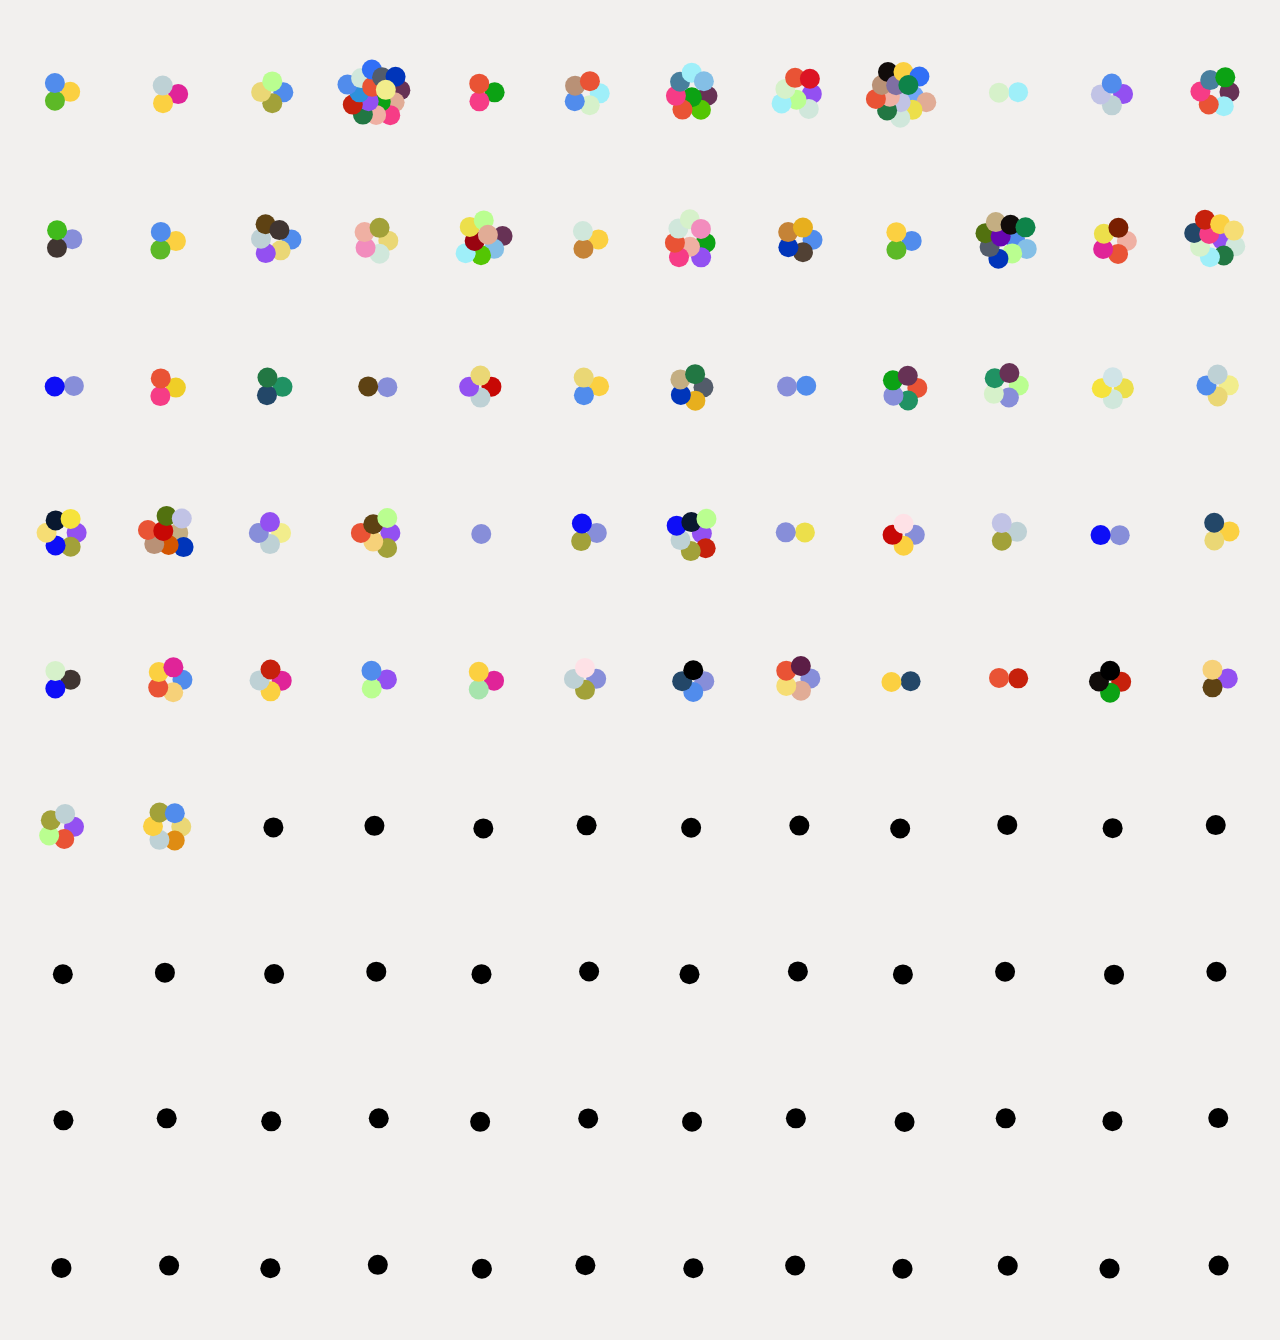
==== commit b491e88b: "Add expand-drag warehouse launcher, L1 molecule polish, and about pull-up sheet. Introduces window-s" ====
--- a/experience.html
+++ b/experience.html
@@ -8,7 +8,7 @@
   <link rel="stylesheet" href="styles.css" />
   <script src="vendor/matter.min.js" defer></script>
   <script src="js/config.js" defer></script>
-  <script src="js/app.js?v=20260707014913" defer></script>
+  <script src="js/app.js?v=20260707033426" defer></script>
 </head>
   <body class="site-grid">
     <div id="site-background" data-site-layer="background" aria-hidden="true"></div>
--- a/styles.css
+++ b/styles.css
@@ -75,7 +75,7 @@
     --site-type-line: var(--type-ui-line);
 
     --layer-nav-gap: var(--space-10);
-    --layer-nav-right-inset: var(--space-40);
+    --layer-nav-right-inset: var(--space-20);
     --layer-nav-box-pad-x: var(--space-10);
     --layer-nav-box-pad-y-top: calc(var(--space-10) - 4px);
     --layer-nav-box-pad-y-bottom: calc(var(--space-10) + 4px);
@@ -281,6 +281,7 @@
 body.has-site-grain-displace.view-level-1 #app,
 body.has-site-grain-displace.view-level-1 .warehouse-shell,
 body.has-site-grain-displace.view-level-1 .warehouse-launcher,
+body.has-site-grain-displace.view-level-1 .warehouse-launcher-wrap,
 body.has-site-grain-displace.view-level-1 .site-navigation-layers,
 body.has-site-grain-displace.view-level-1 .link-canvas,
 body.has-site-grain-displace.view-level-1 .depth-block-bar,
@@ -288,6 +289,7 @@
 body.has-site-grain-displace.view-level-3 #app,
 body.has-site-grain-displace.view-level-3 .warehouse-shell,
 body.has-site-grain-displace.view-level-3 .warehouse-launcher,
+body.has-site-grain-displace.view-level-3 .warehouse-launcher-wrap,
 body.has-site-grain-displace.view-level-3 .site-navigation-layers,
 body.has-site-grain-displace.view-level-3 .link-canvas,
 body.has-site-grain-displace.view-level-3 .depth-block-bar,
@@ -1198,7 +1200,7 @@
 @font-face {
     font-family: "NarkissYairMono";
     font-weight: 400;
-    src: url("assets/fonts/NarkissYair-BoldMono-TRIAL.woff2") format("woff2");
+    src: url("assets/fonts/NarkissYair-RegularMono-TRIAL.woff2") format("woff2");
 }
 
 @font-face {
@@ -1963,89 +1965,128 @@
 }
 
 /* ==========================================================================
-   06a. SITE ABOUT — top hover panel (4th shell col from left)
+   06a. SITE ABOUT — bottom-center pull-up sheet
    ========================================================================== */
 
 .site-about {
     position: fixed;
-    top: var(--site-grid-padding);
-    left: var(--site-grid-padding);
-    z-index: 935;
+    inset: 0;
+    z-index: 1000;
     pointer-events: none;
     box-sizing: border-box;
-}
-
-body.site-grid .site-about {
-    left: var(--site-layer-about-left);
-    transform: none;
 }
 
 body.opening-page .site-about {
     z-index: 11010;
 }
 
+.site-about__backdrop {
+    position: fixed;
+    inset: 0;
+    display: block;
+    background: color-mix(in srgb, var(--color-3) 20%, transparent);
+    opacity: 0;
+    pointer-events: none;
+    cursor: pointer;
+    transition: opacity 0.32s ease;
+}
+
+.site-about.is-revealed .site-about__backdrop {
+    opacity: var(--site-about-progress, 0);
+    pointer-events: auto;
+}
+
+.site-about.is-dragging .site-about__backdrop {
+    transition: none;
+}
+
+.site-about__sheet {
+    position: fixed;
+    top: calc(100vh - var(--site-about-tab-h, 2.5rem));
+    left: 50%;
+    display: inline-grid;
+    grid-template-columns: minmax(0, max-content);
+    width: max-content;
+    max-width: min(92vw, calc(6 * var(--site-grid-cell-w) + 5 * var(--site-grid-gap)));
+    transform: translateX(-50%) translateY(calc(-1 * var(--site-about-lift, 0px)));
+    pointer-events: auto;
+    transition: transform 0.32s cubic-bezier(0.25, 1, 0.5, 1);
+}
+
+.site-about.is-dragging .site-about__sheet {
+    transition: none;
+}
+
 .site-about__trigger {
+    grid-row: 1;
     display: block;
+    flex-shrink: 0;
     margin: 0;
-    padding: 0;
+    padding: var(--space-10);
     border: none;
-    background: none;
-    color: var(--color-4);
-    cursor: pointer;
-    pointer-events: auto;
-    text-align: start;
-    transition: color var(--transition-fast);
+    border-radius: var(--warehouse-radius, 0.3125rem) var(--warehouse-radius, 0.3125rem) 0 0;
+    background: var(--color-6);
+    color: var(--color-3);
+    cursor: grab;
+    touch-action: none;
+    user-select: none;
+    text-align: center;
+    line-height: 1;
+    box-sizing: border-box;
+    width: max-content;
+    transition:
+        color var(--transition-fast),
+        background-color var(--transition-fast);
+}
+
+.site-about.is-dragging .site-about__trigger {
+    cursor: grabbing;
 }
 
 .site-about__trigger:hover,
 .site-about__trigger:focus-visible {
-    color: var(--color-3);
+    background: var(--color-3);
+    color: var(--color-6);
     outline: none;
 }
 
-.site-about.is-open .site-about__trigger {
-    color: var(--color-3);
+.site-about.is-open .site-about__trigger,
+.site-about.is-revealed .site-about__trigger {
+    background: var(--color-3);
+    color: var(--color-6);
+    border-radius: 0;
 }
 
 .site-about__panel {
-    position: absolute;
-    left: 0;
-    right: auto;
-    top: calc(1rem + var(--space-10));
-    width: calc(6 * var(--site-grid-cell-w) + 5 * var(--site-grid-gap));
-    max-width: min(92vw, calc(6 * var(--site-grid-cell-w) + 5 * var(--site-grid-gap)));
-    max-height: calc(100vh - 2 * var(--site-grid-padding) - 3rem);
+    grid-row: 2;
+    width: 100%;
+    min-width: 0;
+    height: var(--site-about-open-height, 0px);
+    overflow: hidden;
+    pointer-events: none;
+    box-sizing: border-box;
+}
+
+.site-about.is-revealed .site-about__panel {
+    pointer-events: auto;
+}
+
+.site-about.is-open .site-about__panel {
     overflow-x: hidden;
     overflow-y: auto;
     -webkit-overflow-scrolling: touch;
     overscroll-behavior: contain;
-    opacity: 0;
-    visibility: hidden;
-    pointer-events: none;
-    transition:
-        opacity 0.22s ease,
-        visibility 0.22s ease;
-}
-
-.site-about.is-open .site-about__panel {
-    opacity: 1;
-    visibility: visible;
-    pointer-events: auto;
-}
-
-/* Invisible bridge — keep hover alive between trigger and panel */
-.site-about.is-open .site-about__panel::before {
-    content: '';
-    position: absolute;
-    left: 0;
-    right: 0;
-    bottom: 100%;
-    height: calc(var(--space-10) + 0.25rem);
-    pointer-events: auto;
 }
 
 .site-about__metadata {
     margin-top: 0;
+    min-height: 100%;
+    width: 100%;
+    max-width: 100%;
+    min-width: 0;
+    box-sizing: border-box;
+    overflow: hidden;
+    border-radius: var(--warehouse-radius, 0.3125rem) var(--warehouse-radius, 0.3125rem) 0 0;
     --inspector-metadata-pad-x: calc(var(--site-grid-gap) * 2);
 }
 
@@ -2118,6 +2159,7 @@
     padding: var(--layer-nav-toggle-pad);
     border-radius: var(--layer-nav-toggle-radius);
     box-sizing: border-box;
+    transition: color 0.16s ease, background-color 0.16s ease;
 }
 
 .site-navigation-layers--toggle .site-navigation-layers__toggle .site-navigation-layers__label-symbol {
@@ -2152,6 +2194,7 @@
 .site-navigation-layers--toggle .site-navigation-layers__toggle:not(:disabled):hover .site-navigation-layers__label {
     color: var(--color-6);
     background: var(--color-3);
+    border-radius: var(--layer-nav-toggle-radius);
     transform: none;
 }
 
@@ -2163,6 +2206,7 @@
 .site-navigation-layers--toggle .site-navigation-layers__toggle.is-active:not(:disabled):hover .site-navigation-layers__label {
     color: var(--color-6);
     background: var(--color-3);
+    border-radius: var(--layer-nav-toggle-radius);
 }
 
 .site-navigation-layers--toggle .site-navigation-layers__title {
@@ -2171,7 +2215,7 @@
 
 .site-navigation-layers__title {
     position: fixed;
-    right: var(--layer-nav-right-inset, 2.5rem);
+    right: var(--layer-nav-right-inset, var(--space-20));
     left: auto;
     width: max-content;
     max-width: calc(100vw - 2 * var(--site-grid-padding));
@@ -2249,7 +2293,7 @@
 .site-navigation-layers__marker {
     position: fixed;
     right: auto;
-    left: calc(100vw - var(--layer-nav-right-inset, 2.5rem) + var(--layer-nav-marker-gap, 0.625rem));
+    left: calc(100vw - var(--layer-nav-right-inset, var(--space-20)) + var(--layer-nav-marker-gap, 0.625rem));
     top: var(--layer-nav-marker-top, var(--layer-nav-slot-base-top));
     transform: none;
     width: auto;
@@ -2517,13 +2561,12 @@
 
 /* Popup mode — collapsed by default; launcher opens full dock */
 :root {
-    --warehouse-launcher-scale: 2;
+    --warehouse-launcher-width: 80px;
+    --warehouse-launcher-height: 40px;
+    --warehouse-launcher-size: var(--warehouse-launcher-height);
+    --warehouse-launcher-radius: calc(var(--warehouse-launcher-height) / 2);
     --warehouse-launcher-reserve: 3rem;
-    --warehouse-launcher-pad: calc(var(--space-5) * var(--warehouse-launcher-scale));
-    --warehouse-launcher-size: calc(
-        var(--block-height, 26px) * var(--warehouse-launcher-scale) +
-        2 * var(--warehouse-launcher-pad)
-    );
+    --warehouse-launcher-pad: var(--space-5);
 }
 
 .warehouse-launcher {
@@ -2536,11 +2579,11 @@
     display: inline-flex;
     align-items: center;
     justify-content: center;
-    width: var(--warehouse-launcher-size);
-    height: var(--warehouse-launcher-size);
+    width: var(--warehouse-launcher-width);
+    height: var(--warehouse-launcher-height);
     padding: var(--warehouse-launcher-pad);
     border: none;
-    border-radius: calc(var(--space-5) * var(--warehouse-launcher-scale));
+    border-radius: var(--warehouse-launcher-radius);
     background-color: var(--color-6);
     line-height: 1;
     cursor: pointer;
@@ -2553,7 +2596,7 @@
 .warehouse-launcher__glyph {
     display: block;
     flex-shrink: 0;
-    height: calc(var(--block-height, 26px) * 0.29 * var(--warehouse-launcher-scale));
+    height: calc(var(--warehouse-launcher-height) * 0.29);
     width: auto;
     aspect-ratio: 17.71 / 11.65;
     background-color: var(--color-3);
@@ -2562,6 +2605,7 @@
     transform-origin: center center;
     will-change: transform;
     pointer-events: none;
+    transition: transform 0.28s cubic-bezier(0.25, 1, 0.5, 1);
 }
 
 .warehouse-launcher:hover {
@@ -2574,6 +2618,391 @@
 
 .warehouse-launcher.is-active .warehouse-launcher__glyph {
     background-color: var(--color-1);
+}
+
+/* Launcher strip mode — hover peek (thin strip); click pin opens full panel + map */
+body.is-warehouse-launcher-strip-mode .warehouse-launcher-wrap {
+    position: fixed;
+    right: var(--space-40);
+    bottom: var(--space-40);
+    left: auto;
+    z-index: 905;
+    direction: ltr;
+    width: var(--warehouse-launcher-width);
+    height: var(--warehouse-launcher-height);
+    max-width: calc(100vw - 2 * var(--space-40));
+    padding: 0;
+    box-sizing: border-box;
+    overflow: hidden;
+    background-color: var(--color-6);
+    border-radius: var(--warehouse-launcher-radius);
+    pointer-events: auto;
+    transition:
+        width 0.32s cubic-bezier(0.25, 1, 0.5, 1),
+        height 0.32s cubic-bezier(0.25, 1, 0.5, 1);
+}
+
+/* Hover peek — single-row tag strip only (legacy strip, not expand-drag) */
+body.is-warehouse-launcher-strip-mode:not(.is-warehouse-launcher-expand-drag-mode) .warehouse-launcher-wrap:hover:not(.is-pinned) {
+    width: calc(
+        var(--space-10) + var(--warehouse-launcher-strip-width, calc(6 * var(--site-grid-cell-w) + 5 * var(--site-grid-gap))) +
+        var(--space-10) + var(--warehouse-launcher-width)
+    );
+    height: var(--warehouse-launcher-height);
+}
+
+/* Pinned — legacy strip panel (not expand-drag) */
+body.is-warehouse-launcher-strip-mode:not(.is-warehouse-launcher-expand-drag-mode) .warehouse-launcher-wrap.is-pinned {
+    width: calc(
+        var(--space-10) + var(--warehouse-launcher-pin-width) +
+        var(--space-10) + var(--warehouse-launcher-width)
+    );
+    height: var(--warehouse-launcher-pin-height, calc(3 * var(--site-grid-cell-h) + 2 * var(--site-grid-gap)));
+    max-height: calc(100vh - 2 * var(--space-40));
+}
+
+body.is-warehouse-launcher-strip-mode .warehouse-launcher {
+    position: absolute;
+    right: 0;
+    top: 0;
+    left: auto;
+    bottom: auto;
+    width: var(--warehouse-launcher-width);
+    height: var(--warehouse-launcher-height);
+    margin: 0;
+    z-index: 2;
+    background-color: var(--color-6);
+}
+
+body.is-warehouse-launcher-strip-mode .warehouse-launcher-wrap.is-pinned .warehouse-launcher {
+    top: auto;
+    bottom: 0;
+}
+
+body.is-warehouse-launcher-strip-mode .warehouse-launcher:hover,
+body.is-warehouse-launcher-strip-mode .warehouse-launcher.is-active {
+    background-color: var(--color-6);
+}
+
+body.is-warehouse-launcher-strip-mode .warehouse-launcher.is-active .warehouse-launcher__glyph {
+    background-color: var(--color-3);
+}
+
+/* Map mount — visible only when pinned */
+body.is-warehouse-launcher-strip-mode .warehouse-launcher-map-mount {
+    display: none;
+    position: absolute;
+    left: var(--space-10);
+    top: var(--space-10);
+    bottom: var(--space-10);
+    width: var(--warehouse-launcher-map-width, calc(4 * var(--site-grid-cell-w) + 3 * var(--site-grid-gap)));
+    box-sizing: border-box;
+    background: var(--color-6);
+    border-radius: var(--warehouse-radius, 0.3125rem);
+    overflow: hidden;
+    pointer-events: none;
+}
+
+body.is-warehouse-launcher-strip-mode .warehouse-launcher-wrap.is-pinned .warehouse-launcher-map-mount {
+    display: block;
+    pointer-events: auto;
+}
+
+body.is-warehouse-launcher-strip-mode .warehouse-launcher-map-mount .site-navigation-maps,
+body.site-grid.is-warehouse-launcher-strip-mode .warehouse-launcher-map-mount .site-navigation-maps {
+    position: absolute;
+    inset: 0;
+    left: 0;
+    top: 0;
+    bottom: auto;
+    width: 100%;
+    height: 100%;
+    transform: none;
+}
+
+/* Tray — hover: single row peek; pinned: multi-row scroll */
+body.is-warehouse-launcher-strip-mode .warehouse-launcher-strip__tray {
+    position: absolute;
+    top: 0;
+    bottom: 0;
+    right: calc(var(--warehouse-launcher-width) + var(--space-10));
+    left: auto;
+    display: flex;
+    flex-direction: row;
+    flex-wrap: nowrap;
+    align-items: center;
+    align-content: center;
+    column-gap: var(--space-10);
+    row-gap: 0;
+    width: var(--warehouse-launcher-strip-width, calc(6 * var(--site-grid-cell-w) + 5 * var(--site-grid-gap)));
+    min-width: var(--warehouse-launcher-strip-width, calc(6 * var(--site-grid-cell-w) + 5 * var(--site-grid-gap)));
+    max-width: var(--warehouse-launcher-strip-width, calc(6 * var(--site-grid-cell-w) + 5 * var(--site-grid-gap)));
+    margin: 0;
+    overflow: hidden;
+    direction: rtl;
+    pointer-events: none;
+    opacity: 1;
+    transition: none;
+}
+
+body.is-warehouse-launcher-strip-mode .warehouse-launcher-strip__tray .block-slot {
+    flex-shrink: 0;
+}
+
+body.is-warehouse-launcher-strip-mode .warehouse-launcher-wrap:hover:not(.is-pinned) .warehouse-launcher-strip__tray {
+    pointer-events: none;
+}
+
+body.is-warehouse-launcher-strip-mode .warehouse-launcher-wrap.is-pinned .warehouse-launcher-strip__tray {
+    pointer-events: auto;
+}
+
+/* Hover preview — whole blocks only; muted, non-interactive */
+body.is-warehouse-launcher-strip-mode .warehouse-launcher-wrap.is-strip-preview:not(.is-pinned) .warehouse-launcher-strip__tray {
+    width: auto;
+    min-width: 0;
+    max-width: calc(100% - var(--warehouse-launcher-width) - var(--space-10) - var(--space-10));
+}
+
+body.is-warehouse-launcher-strip-mode .warehouse-launcher-wrap.is-strip-preview:not(.is-pinned) .warehouse-launcher-strip__tray .block-slot.is-peek-clipped {
+    display: none;
+}
+
+body.is-warehouse-launcher-strip-mode .warehouse-launcher-wrap.is-strip-preview:not(.is-pinned) .warehouse-launcher-strip__tray .block-slot:not(.is-empty):not(.is-peek-clipped) .action-block {
+    background-color: var(--color-2);
+    color: var(--color-5);
+    border-color: transparent;
+    pointer-events: none;
+    cursor: default;
+}
+
+body.is-warehouse-launcher-strip-mode .warehouse-launcher-wrap.is-strip-preview:not(.is-pinned) .warehouse-launcher-strip__tray .block-slot:not(.is-empty):not(.is-peek-clipped) .action-block[data-type="tag"] .block-glyph {
+    background-color: var(--color-5) !important;
+}
+
+body.is-warehouse-launcher-strip-mode .warehouse-launcher-wrap.is-strip-preview:not(.is-pinned) .warehouse-launcher-strip__tray .block-slot:not(.is-empty):not(.is-peek-clipped) .action-block:hover {
+    background-color: var(--color-2);
+    color: var(--color-5);
+    border-color: transparent;
+}
+
+body.is-warehouse-launcher-strip-mode .warehouse-launcher-wrap.is-pinned .warehouse-launcher-strip__tray {
+    top: var(--space-10);
+    bottom: var(--space-10);
+    left: calc(var(--space-10) + var(--warehouse-launcher-map-width, calc(4 * var(--site-grid-cell-w) + 3 * var(--site-grid-gap))) + var(--space-10));
+    right: calc(var(--warehouse-launcher-width) + var(--space-10));
+    width: auto;
+    min-width: 0;
+    max-width: none;
+    flex-direction: row;
+    flex-wrap: wrap;
+    align-items: flex-start;
+    align-content: flex-start;
+    row-gap: var(--space-10);
+    overflow-x: hidden;
+    overflow-y: auto;
+    -webkit-overflow-scrolling: touch;
+    scrollbar-width: none;
+    -ms-overflow-style: none;
+}
+
+body.is-warehouse-launcher-strip-mode .warehouse-launcher-wrap.is-pinned .warehouse-launcher-strip__tray::-webkit-scrollbar {
+    display: none;
+}
+
+body.is-launcher-strip-pinned .warehouse-popup-backdrop {
+    visibility: visible;
+    pointer-events: auto;
+}
+
+body.is-launcher-expanding .warehouse-popup-backdrop {
+    visibility: visible;
+    pointer-events: none;
+}
+
+/* Expand-drag mode — window-style resize from bottom-right pill handle */
+body.is-warehouse-launcher-expand-drag-mode .warehouse-launcher-wrap {
+    width: var(--warehouse-launcher-width);
+    height: var(--warehouse-launcher-height);
+    transition: none;
+}
+
+body.is-warehouse-launcher-expand-drag-mode .warehouse-launcher-wrap.is-expanding {
+    transition: none;
+}
+
+body.is-warehouse-launcher-expand-drag-mode .warehouse-launcher {
+    position: absolute;
+    right: 0;
+    bottom: 0;
+    top: auto;
+    left: auto;
+    background-color: var(--color-6);
+    cursor: grab;
+    touch-action: none;
+    will-change: transform;
+    user-select: none;
+}
+
+body.is-warehouse-launcher-expand-drag-mode .warehouse-launcher.is-grabbed,
+body.is-launcher-expanding .warehouse-launcher {
+    cursor: grabbing !important;
+}
+
+body.is-warehouse-launcher-expand-drag-mode .warehouse-launcher__pill {
+    position: absolute;
+    inset: var(--warehouse-launcher-pad);
+    z-index: 0;
+    border-radius: calc(var(--warehouse-launcher-radius) - var(--warehouse-launcher-pad));
+    background-color: var(--color-3);
+    touch-action: none;
+    pointer-events: none;
+    transition: background-color 0.15s ease;
+}
+
+body.is-warehouse-launcher-expand-drag-mode .warehouse-launcher.is-grabbed .warehouse-launcher__pill {
+    background-color: var(--color-1);
+}
+
+body.is-launcher-expanding,
+body.is-launcher-expanding .warehouse-launcher,
+body.is-launcher-expanding .warehouse-launcher__pill {
+    cursor: grabbing !important;
+}
+
+body.is-warehouse-launcher-expand-drag-mode .warehouse-launcher__glyph {
+    position: relative;
+    z-index: 1;
+    background-color: var(--color-6);
+    pointer-events: none;
+    transition: background-color 0.15s ease;
+}
+
+body.is-warehouse-launcher-expand-drag-mode .warehouse-launcher.is-grabbed .warehouse-launcher__glyph {
+    background-color: var(--color-3);
+}
+
+body.is-warehouse-launcher-expand-drag-mode .warehouse-launcher-wrap.is-pinned .warehouse-launcher {
+    left: 0;
+    top: 0;
+    right: auto;
+    bottom: auto;
+    z-index: 3;
+    transform: none !important;
+}
+
+body.is-warehouse-launcher-expand-drag-mode .warehouse-launcher-wrap.is-pinned .warehouse-launcher-map-mount {
+    top: calc(var(--warehouse-launcher-height) + var(--space-10));
+    bottom: var(--space-10);
+}
+
+body.is-warehouse-launcher-expand-drag-mode .warehouse-launcher-wrap.is-pinned .warehouse-launcher-strip__tray {
+    top: var(--space-10);
+    right: var(--space-10);
+    bottom: var(--space-10);
+    left: calc(var(--space-10) + var(--warehouse-launcher-map-width) + var(--space-10));
+    pointer-events: auto;
+}
+
+body.is-warehouse-launcher-expand-drag-mode .warehouse-launcher:hover,
+body.is-warehouse-launcher-expand-drag-mode .warehouse-launcher.is-active {
+    background-color: var(--color-6);
+}
+
+body.is-warehouse-launcher-expand-drag-mode .warehouse-launcher-map-mount {
+    display: none;
+    position: absolute;
+    left: var(--space-10);
+    top: var(--space-10);
+    bottom: calc(var(--warehouse-launcher-height) + var(--space-10));
+    width: var(--warehouse-launcher-map-width);
+    box-sizing: border-box;
+    background: var(--color-6);
+    border-radius: var(--warehouse-radius, 0.3125rem);
+    overflow: hidden;
+    pointer-events: none;
+}
+
+body.is-warehouse-launcher-expand-drag-mode .warehouse-launcher-wrap.is-showing-content .warehouse-launcher-map-mount {
+    display: block;
+}
+
+body.is-warehouse-launcher-expand-drag-mode .warehouse-launcher-wrap.is-pinned .warehouse-launcher-map-mount {
+    pointer-events: auto;
+}
+
+body.is-warehouse-launcher-expand-drag-mode .warehouse-launcher-strip__tray {
+    position: absolute;
+    top: var(--space-10);
+    bottom: calc(var(--warehouse-launcher-height) + var(--space-10));
+    left: calc(var(--space-10) + var(--warehouse-launcher-map-width) + var(--space-10));
+    right: calc(var(--warehouse-launcher-width) + var(--space-10));
+    display: flex;
+    flex-direction: row;
+    flex-wrap: wrap;
+    align-items: flex-start;
+    align-content: flex-start;
+    column-gap: var(--space-10);
+    row-gap: var(--space-10);
+    margin: 0;
+    width: auto;
+    min-width: 0;
+    max-width: none;
+    overflow-x: hidden;
+    overflow-y: auto;
+    direction: rtl;
+    opacity: 0;
+    pointer-events: none;
+    scrollbar-width: none;
+    -ms-overflow-style: none;
+}
+
+body.is-warehouse-launcher-expand-drag-mode .warehouse-launcher-strip__tray::-webkit-scrollbar {
+    display: none;
+}
+
+body.is-warehouse-launcher-expand-drag-mode .warehouse-launcher-wrap.is-showing-content .warehouse-launcher-strip__tray {
+    opacity: 1;
+}
+
+body.is-warehouse-launcher-expand-drag-mode .warehouse-launcher-wrap.is-pinned .warehouse-launcher-strip__tray {
+    pointer-events: auto;
+}
+
+body.is-warehouse-launcher-expand-drag-mode .warehouse-launcher-wrap.is-partially-expanded .warehouse-launcher-strip__tray .block-slot:not(.is-empty) .action-block {
+    background-color: var(--color-2);
+    color: var(--color-5);
+    border-color: transparent;
+    pointer-events: none;
+    cursor: default;
+}
+
+body.is-warehouse-launcher-expand-drag-mode .warehouse-launcher-wrap.is-partially-expanded .warehouse-launcher-strip__tray .block-slot:not(.is-empty) .action-block[data-type="tag"] .block-glyph {
+    background-color: var(--color-5) !important;
+}
+
+.warehouse-launcher-wrap.is-capture-full .warehouse-launcher-strip__tray .block-slot:not(.is-empty) .action-block,
+.warehouse-launcher-wrap.is-cooccurrence-filter .warehouse-launcher-strip__tray .block-slot:not(.is-empty) .action-block.is-dock-irrelevant {
+    background-color: var(--color-2);
+    color: var(--color-5);
+    border-color: transparent;
+}
+
+.warehouse-launcher-wrap.is-capture-full .warehouse-launcher-strip__tray .block-slot:not(.is-empty) .action-block[data-type="tag"] .block-glyph,
+.warehouse-launcher-wrap.is-cooccurrence-filter .warehouse-launcher-strip__tray .block-slot:not(.is-empty) .action-block.is-dock-irrelevant[data-type="tag"] .block-glyph {
+    background-color: var(--color-5) !important;
+}
+
+.warehouse-launcher-wrap.is-capture-full .warehouse-launcher-strip__tray .block-slot:not(.is-empty) .action-block:hover,
+.warehouse-launcher-wrap.is-cooccurrence-filter .warehouse-launcher-strip__tray .block-slot:not(.is-empty) .action-block.is-dock-irrelevant:hover {
+    background-color: var(--color-2);
+    color: var(--color-5);
+    border-color: transparent;
+}
+
+.warehouse-launcher-wrap.is-capture-full .warehouse-launcher-strip__tray .block-slot:not(.is-empty) .action-block[data-type="tag"]:hover,
+.warehouse-launcher-wrap.is-cooccurrence-filter .warehouse-launcher-strip__tray .block-slot:not(.is-empty) .action-block.is-dock-irrelevant[data-type="tag"]:hover {
+    border-color: transparent;
 }
 
 .warehouse-popup-backdrop {
@@ -2889,6 +3318,51 @@
     background: var(--color-6);
     border-radius: var(--warehouse-radius, 0.3125rem);
     overflow: hidden;
+}
+
+/* Blocks-only dock — hide statistics, message band, and map; tray fills the shell */
+body.is-warehouse-dock-blocks-only .warehouse-map,
+body.is-warehouse-dock-blocks-only .warehouse-statistics,
+body.is-warehouse-dock-blocks-only .warehouse-message-band,
+body.is-warehouse-dock-blocks-only .warehouse-panel-corners--dock,
+body.is-warehouse-dock-blocks-only .warehouse-panel-corners--map {
+    display: none !important;
+}
+
+body.is-warehouse-dock-blocks-only .warehouse-dock {
+    flex: 1 1 100%;
+    --warehouse-message-row-h: 0;
+    --warehouse-block-panel-h: 100%;
+}
+
+body.is-warehouse-dock-blocks-only .warehouse-dock::before,
+body.is-warehouse-dock-blocks-only .action-warehouse::before {
+    display: none;
+}
+
+body.is-warehouse-dock-blocks-only .action-warehouse {
+    top: 0;
+    left: 0;
+    right: 0;
+    height: 100%;
+}
+
+body.view-level-1.is-warehouse-dock-blocks-only .warehouse-reset,
+body.view-level-2.is-warehouse-dock-blocks-only .warehouse-reset,
+body.view-level-3.is-warehouse-dock-blocks-only .warehouse-reset {
+    left: 0;
+}
+
+body.view-level-2.is-warehouse-dock-blocks-only .depth-block-bar.has-blocks,
+body.view-level-3.is-warehouse-dock-blocks-only .depth-block-bar.has-blocks {
+    right: 0;
+    max-width: 100%;
+}
+
+body.view-level-2.is-warehouse-dock-blocks-only .depth-block-bar__drop-zone,
+body.view-level-3.is-warehouse-dock-blocks-only .depth-block-bar__drop-zone {
+    left: 0;
+    right: 0;
 }
 
 .warehouse-map::before {
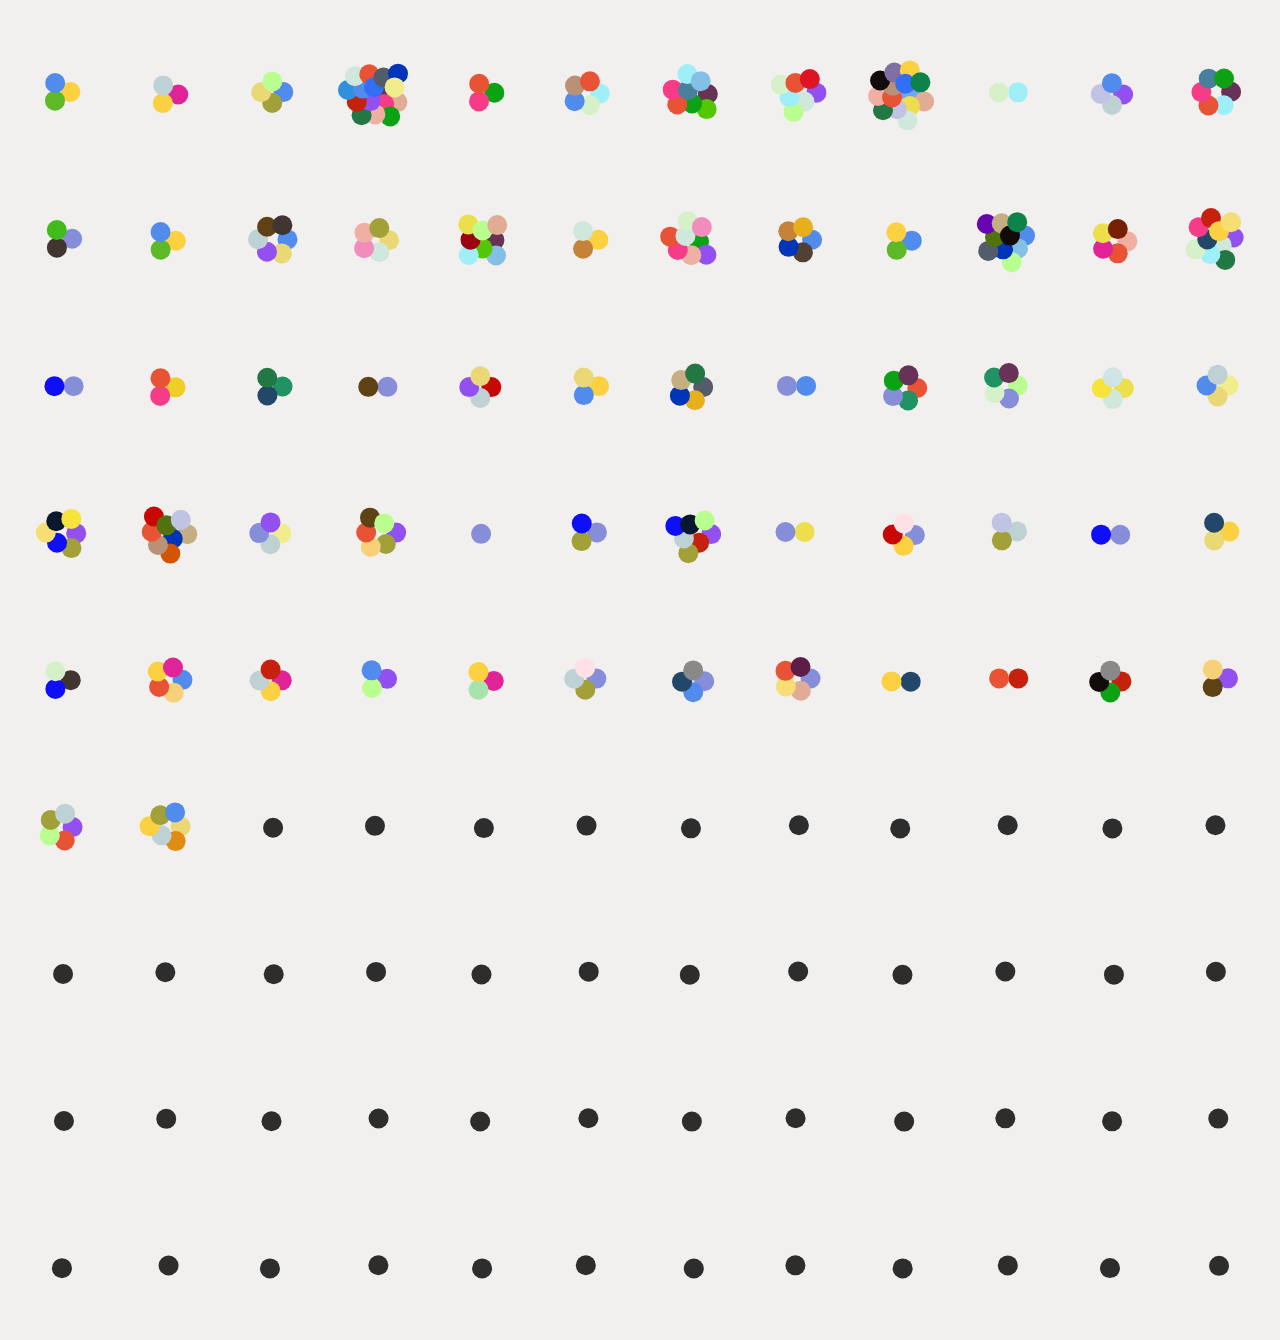
==== commit 3a6f26fa: "Polish L1 molecule colors, launcher teaser, and about sheet interaction. Resolve sheet tag CSS varia" ====
--- a/experience.html
+++ b/experience.html
@@ -8,7 +8,7 @@
   <link rel="stylesheet" href="styles.css" />
   <script src="vendor/matter.min.js" defer></script>
   <script src="js/config.js" defer></script>
-  <script src="js/app.js?v=20260707033426" defer></script>
+  <script src="js/app.js?v=20260707150518" defer></script>
 </head>
   <body class="site-grid">
     <div id="site-background" data-site-layer="background" aria-hidden="true"></div>
--- a/styles.css
+++ b/styles.css
@@ -109,7 +109,7 @@
     --layer-nav-toggle-inner-size: calc(var(--layer-nav-toggle-box-size) - 2 * var(--layer-nav-toggle-pad));
     --layer-nav-toggle-pad: var(--space-5);
     --layer-nav-molecule-rotate: 0deg;
-    --layer-nav-molecule-scale: 0.9;
+    --layer-nav-molecule-scale: 1;
     --layer-nav-blocks-scale: 0.9;
     --layer-nav-molecule-nudge-y: 0px;
     --focus-card-scale: calc(8 / 6);
@@ -1974,6 +1974,9 @@
     z-index: 1000;
     pointer-events: none;
     box-sizing: border-box;
+    --site-about-panel-width: calc(
+        12 * var(--site-grid-cell-w) + 11 * var(--site-grid-gap)
+    );
 }
 
 body.opening-page .site-about {
@@ -1983,6 +1986,7 @@
 .site-about__backdrop {
     position: fixed;
     inset: 0;
+    z-index: 0;
     display: block;
     background: color-mix(in srgb, var(--color-3) 20%, transparent);
     opacity: 0;
@@ -2002,13 +2006,15 @@
 
 .site-about__sheet {
     position: fixed;
+    z-index: 1;
     top: calc(100vh - var(--site-about-tab-h, 2.5rem));
     left: 50%;
-    display: inline-grid;
-    grid-template-columns: minmax(0, max-content);
-    width: max-content;
-    max-width: min(92vw, calc(6 * var(--site-grid-cell-w) + 5 * var(--site-grid-gap)));
+    width: var(--site-about-panel-width);
+    max-width: min(92vw, var(--site-about-panel-width));
     transform: translateX(-50%) translateY(calc(-1 * var(--site-about-lift, 0px)));
+    display: flex;
+    flex-direction: column;
+    align-items: center;
     pointer-events: auto;
     transition: transform 0.32s cubic-bezier(0.25, 1, 0.5, 1);
 }
@@ -2018,7 +2024,6 @@
 }
 
 .site-about__trigger {
-    grid-row: 1;
     display: block;
     flex-shrink: 0;
     margin: 0;
@@ -2027,13 +2032,15 @@
     border-radius: var(--warehouse-radius, 0.3125rem) var(--warehouse-radius, 0.3125rem) 0 0;
     background: var(--color-6);
     color: var(--color-3);
-    cursor: grab;
+    cursor: pointer;
     touch-action: none;
     user-select: none;
     text-align: center;
     line-height: 1;
     box-sizing: border-box;
     width: max-content;
+    max-width: 100%;
+    align-self: center;
     transition:
         color var(--transition-fast),
         background-color var(--transition-fast);
@@ -2054,11 +2061,11 @@
 .site-about.is-revealed .site-about__trigger {
     background: var(--color-3);
     color: var(--color-6);
-    border-radius: 0;
 }
 
 .site-about__panel {
-    grid-row: 2;
+    flex-shrink: 0;
+    align-self: stretch;
     width: 100%;
     min-width: 0;
     height: var(--site-about-open-height, 0px);
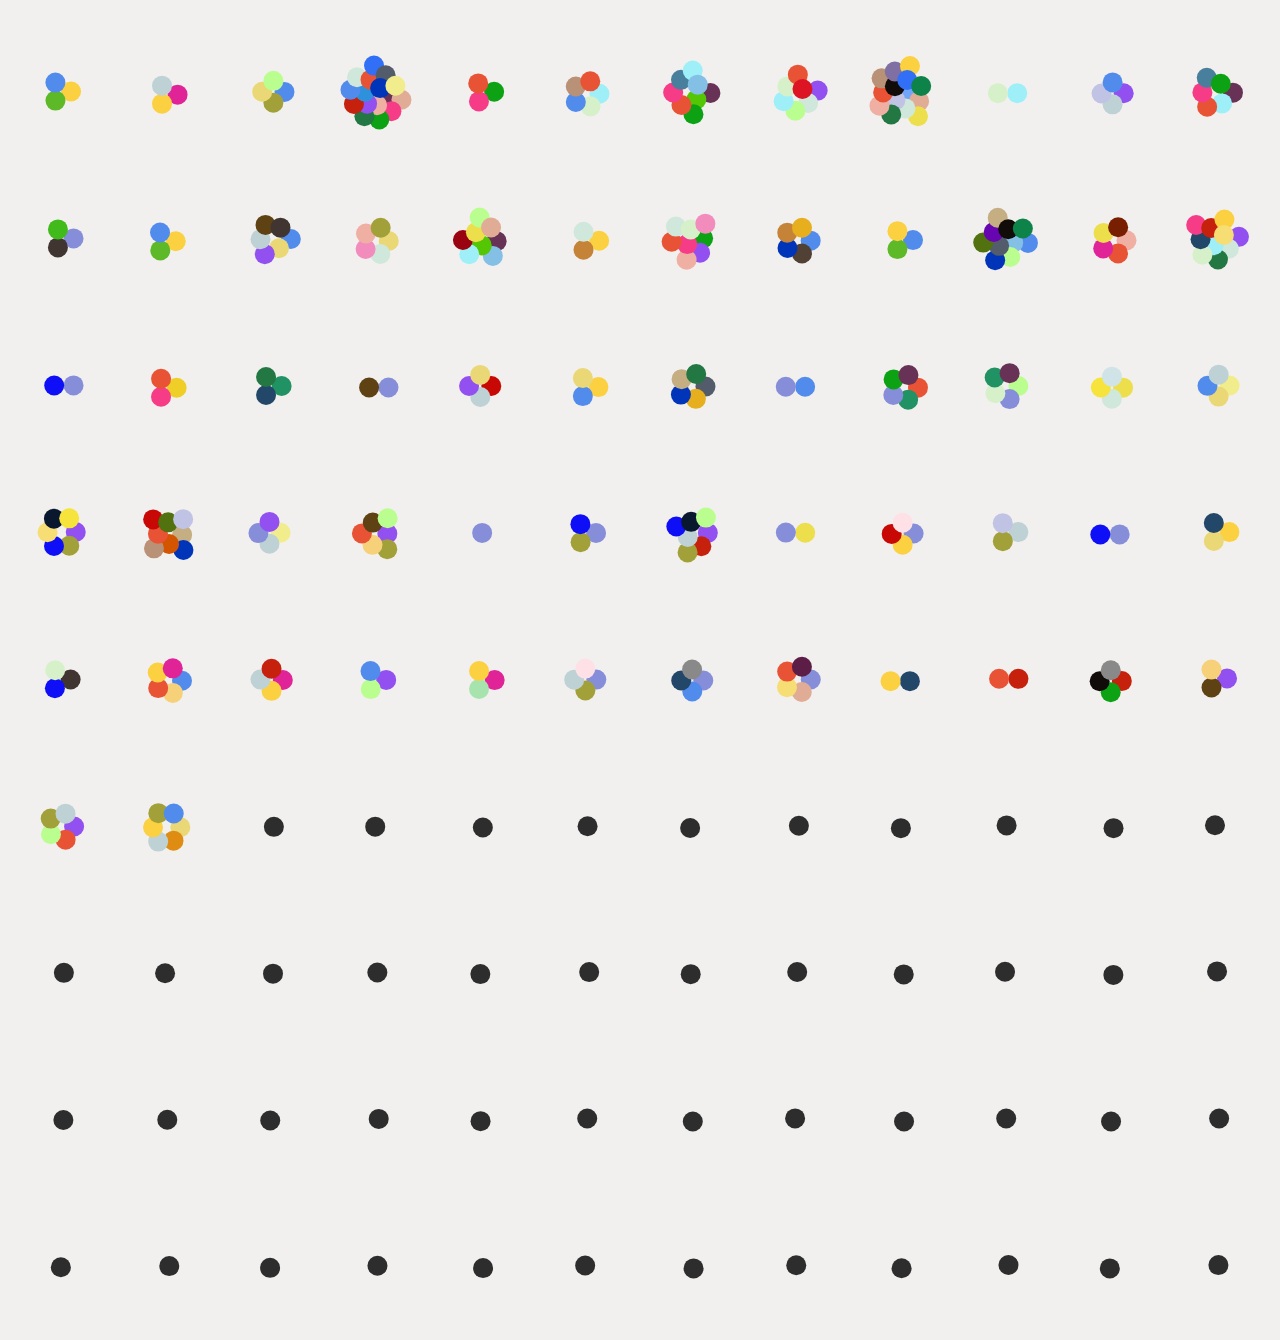
==== commit d2ce3940: "Add exhibition show reel attract mode, site favicon, and launcher polish. Scripted idle demo runs af" ====
--- a/experience.html
+++ b/experience.html
@@ -5,10 +5,11 @@
   <meta name="viewport" content="width=device-width, initial-scale=1.0" />
   <meta name="description" content="Human Notes - Alternative Index" />
   <title>עקבות | אינדקס אלטרנטיבי</title>
+  <link rel="icon" href="assets/ui/site-icon.svg" type="image/svg+xml" />
   <link rel="stylesheet" href="styles.css" />
   <script src="vendor/matter.min.js" defer></script>
   <script src="js/config.js" defer></script>
-  <script src="js/app.js?v=20260707150518" defer></script>
+  <script src="js/app.js?v=20260707162843" defer></script>
 </head>
   <body class="site-grid">
     <div id="site-background" data-site-layer="background" aria-hidden="true"></div>
--- a/styles.css
+++ b/styles.css
@@ -2104,6 +2104,23 @@
         calc(var(--site-grid-gap) * 1.5);
     direction: rtl;
     color: var(--color-3);
+}
+
+.site-about__brand {
+    display: flex;
+    justify-content: center;
+    padding:
+        0
+        var(--inspector-metadata-pad-x)
+        var(--space-20);
+}
+
+.site-about__logo {
+    display: block;
+    width: min(100%, calc(10 * var(--site-grid-cell-w)));
+    height: auto;
+    max-height: var(--space-40);
+    object-fit: contain;
 }
 
 /* ==========================================================================
@@ -5826,3 +5843,46 @@
     opacity: 1;
     pointer-events: auto;
 }
+
+/* ==========================================================================
+   Show reel — exhibition attract / scripted demo
+   ========================================================================== */
+
+body.is-show-reel {
+    cursor: none;
+}
+
+body.is-show-reel .warehouse-launcher {
+    pointer-events: none;
+}
+
+#show-reel-cursor {
+    position: fixed;
+    top: 0;
+    left: 0;
+    z-index: 10500;
+    width: var(--space-15);
+    height: var(--space-15);
+    border-radius: 50%;
+    background: var(--color-3);
+    border: 2px solid var(--color-1);
+    box-shadow: 0 0 0 1px var(--color-3);
+    pointer-events: none;
+    opacity: 0.92;
+    will-change: transform;
+}
+
+.show-reel-hint {
+    position: fixed;
+    bottom: calc(var(--site-grid-padding) + var(--space-40));
+    left: 50%;
+    transform: translateX(-50%);
+    z-index: 10500;
+    margin: 0;
+    padding: var(--space-5) var(--space-15);
+    color: var(--color-3);
+    background: color-mix(in srgb, var(--color-5) 88%, transparent);
+    border-radius: var(--space-5);
+    pointer-events: none;
+    opacity: 0.72;
+}
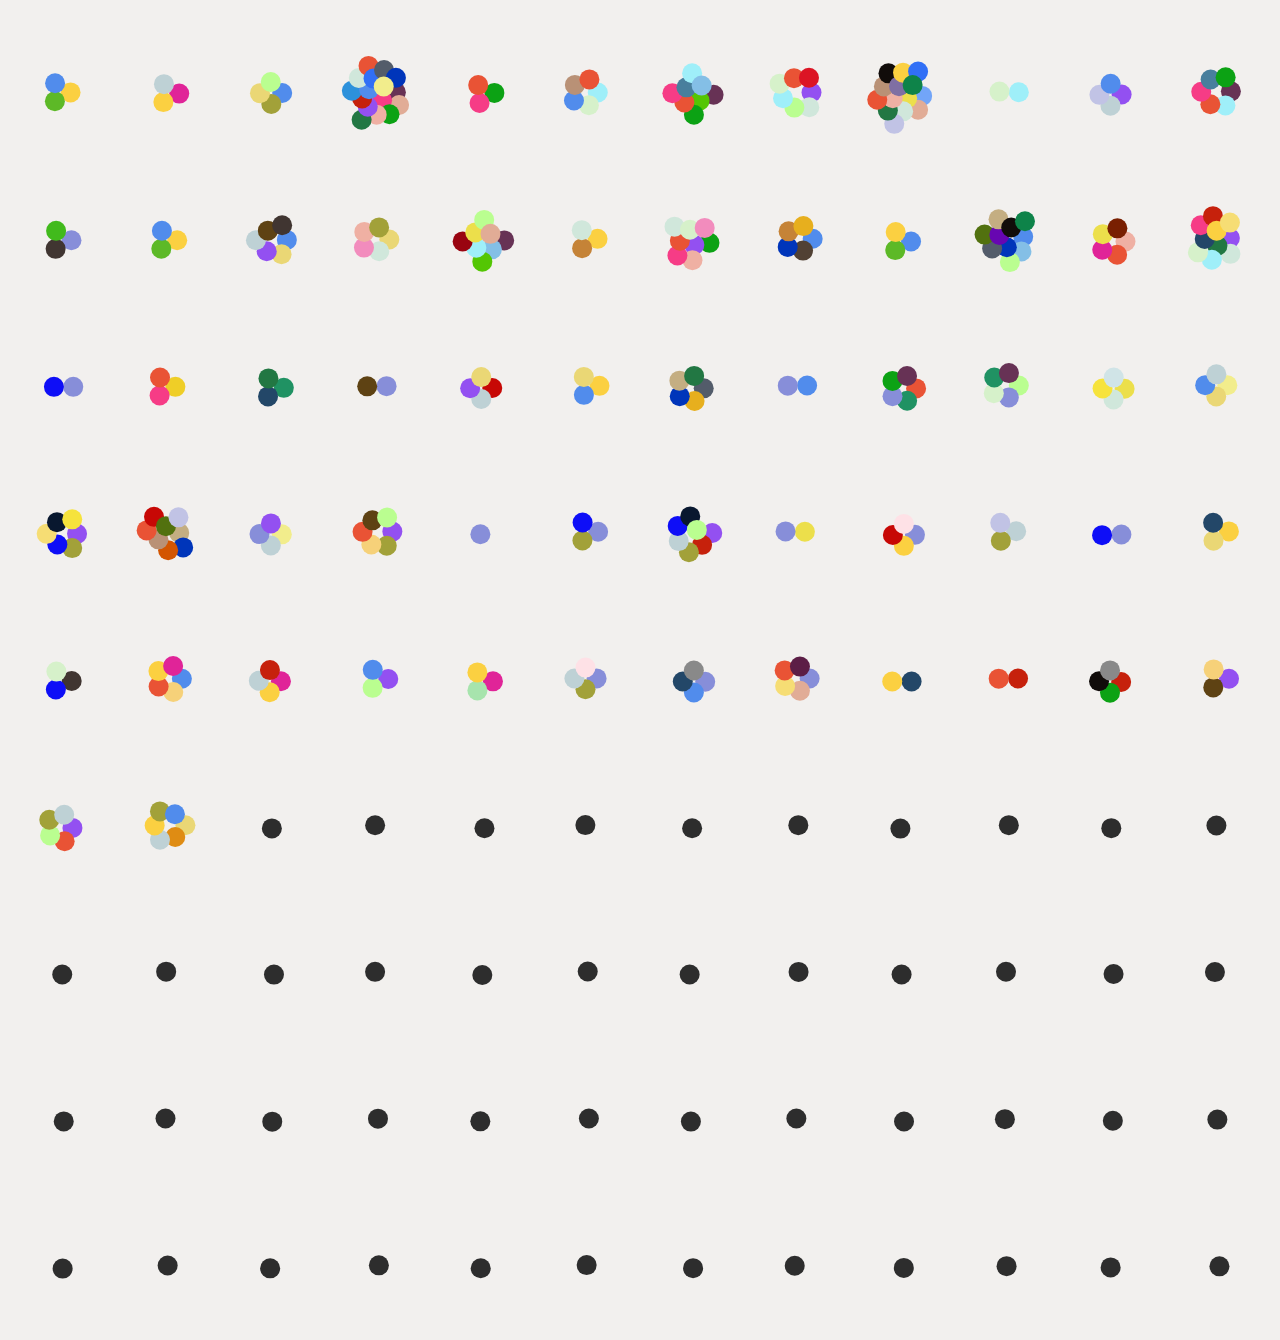
==== commit 041ef46e: "Fix L2 note focus and layer toggle regressions from censored-theme gating. Restore plain-click focus" ====
--- a/experience.html
+++ b/experience.html
@@ -9,7 +9,7 @@
   <link rel="stylesheet" href="styles.css" />
   <script src="vendor/matter.min.js" defer></script>
   <script src="js/config.js" defer></script>
-  <script src="js/app.js?v=20260707162843" defer></script>
+  <script src="js/app.js?v=20260708025734" defer></script>
 </head>
   <body class="site-grid">
     <div id="site-background" data-site-layer="background" aria-hidden="true"></div>
--- a/styles.css
+++ b/styles.css
@@ -4,7 +4,7 @@
 :root {
     /* Exhibition palette */
     --color-1: #FFFFFF;
-    --color-2: #898989;
+    --color-2: #bcbcbc;
     --color-3: #2D2D2D;
     --color-4: #000000;
     --color-5: #F2F0EE;
@@ -19,7 +19,8 @@
     --space-40: 2.5rem;
     --space-60: 3.75rem;
     --divider-inset: var(--space-20);
-    --note-id-lane: var(--site-grid-cell-w); /* inner padding beside vertical ID; ID stays at --space-10 */
+    --note-id-lane: var(--site-grid-cell-w); /* inner padding beside vertical ID; ID inset --note-id-inset */
+    --note-id-inset: var(--space-20);
 
     /* Legacy aliases → exhibition tokens */
     --bg-main: var(--color-5);
@@ -46,7 +47,7 @@
 
     /* Legacy type aliases */
     --type-family-display: var(--type-family-note-h);
-    --type-display-size: 2rem;
+    --type-display-size: 1.6667rem;
     --type-display-line: 0.9;
     --type-display-weight: 400;
     --type-display-style: normal;
@@ -777,10 +778,8 @@
 
 body.view-level-1 .molecule-hover-title.is-blocks-row .micro-mock__tag-pill,
 body.view-level-1 .molecule-hover-title.is-blocks-row .micro-mock__author-block,
-body.view-level-1 .molecule-hover-title.is-blocks-row .micro-mock__typology-block,
 body.view-level-1 .molecule-hover-title.is-blocks-row .micro-mock__tag-pill.action-block--attached,
-body.view-level-1 .molecule-hover-title.is-blocks-row .micro-mock__author-block.action-block--attached,
-body.view-level-1 .molecule-hover-title.is-blocks-row .micro-mock__typology-block.action-block--attached {
+body.view-level-1 .molecule-hover-title.is-blocks-row .micro-mock__author-block.action-block--attached {
     background-color: var(--color-1);
     border-color: transparent;
     color: var(--color-4);
@@ -808,6 +807,15 @@
     direction: ltr;
     text-align: left;
     transform: translate(var(--space-10), calc(-100% - var(--space-10)));
+}
+
+/* Roaming (no blocks): vertically center in macro inter-row corridor */
+.molecule-hover-title.is-note-rtl.is-row-gap-y {
+    transform: translate(calc(-100% - var(--space-10)), -50%);
+}
+
+.molecule-hover-title.is-note-ltr.is-row-gap-y {
+    transform: translate(var(--space-10), -50%);
 }
 
 #app.is-ready {
@@ -1271,9 +1279,25 @@
     font-synthesis: none;
 }
 
+.general-d {
+    font-family: var(--type-family-general-t);
+    font-size: 10pt;
+    line-height: 1;
+    font-weight: 700;
+    letter-spacing: 0.05em;
+    font-synthesis: none;
+}
+
+.main-t {
+    font-family: var(--type-family-general-h);
+    font-weight: 700;
+    line-height: 0.88;
+    font-synthesis: none;
+}
+
 .note-h {
     font-family: var(--type-family-note-h);
-    font-size: 2rem;
+    font-size: 1.6667rem;
     line-height: 0.9;
     font-weight: 400;
     font-style: normal;
@@ -1363,10 +1387,146 @@
 
 .note-idcode {
     position: absolute;
-    left: var(--space-10);
+    left: var(--note-id-inset);
     top: 50%;
     transform: translateY(-50%);
     writing-mode: vertical-rl;
+    white-space: nowrap;
+    text-wrap: nowrap;
+    word-break: keep-all;
+    overflow-wrap: normal;
+}
+
+/* L2 micro cards + inspector — sticky vertical ID lane */
+:root {
+    --note-id-sticky-inset: calc((var(--site-micro-note-min-height, calc(6 * var(--site-grid-cell-h) + 5 * var(--site-grid-gap))) - 1.2em) / 2);
+}
+
+/* L2 grid — 20px ID inset; no lane fill; ID text color 5 */
+body.is-depth-v2.view-level-3 #app {
+    --note-id-inset: var(--space-20);
+}
+
+body.is-depth-v2.view-level-3 #app .note-id-rail {
+    display: contents;
+    background: none;
+}
+
+body.is-depth-v2.view-level-3 .micro-mock__card.note-card,
+.artifact-inspector-panel .micro-mock__card.note-card,
+.artifact-inspector-flyer .micro-mock__card.note-card,
+.artifact-inspector-card-measure-probe .micro-mock__card.note-card {
+    position: relative;
+}
+
+body.is-depth-v2.view-level-3 .note-id-rail,
+.artifact-inspector-panel .note-id-rail,
+.artifact-inspector-flyer .note-id-rail,
+.artifact-inspector-card-measure-probe .note-id-rail {
+    position: absolute;
+    left: 0;
+    top: 0;
+    bottom: 0;
+    width: var(--note-id-lane);
+    padding-top: 0;
+    padding-bottom: 0;
+    padding-left: var(--note-id-inset);
+    box-sizing: border-box;
+    pointer-events: none;
+    overflow: visible;
+    display: flex;
+    flex-direction: column;
+    justify-content: center;
+}
+
+.artifact-inspector-panel .micro-mock__card.is-note-id-sticky-enabled .note-id-rail,
+.artifact-inspector-flyer .micro-mock__card.is-note-id-sticky-enabled .note-id-rail,
+.artifact-inspector-card-measure-probe .micro-mock__card.is-note-id-sticky-enabled .note-id-rail {
+    display: block;
+    padding-top: var(--note-id-sticky-inset);
+    padding-bottom: var(--note-id-sticky-inset);
+}
+
+body.is-depth-v2.view-level-3 .micro-mock__card.note-card[dir="ltr"] .note-id-rail,
+.artifact-inspector-panel .micro-mock__card.note-card[dir="ltr"] .note-id-rail,
+.artifact-inspector-flyer .micro-mock__card.note-card[dir="ltr"] .note-id-rail,
+.artifact-inspector-card-measure-probe .micro-mock__card.note-card[dir="ltr"] .note-id-rail {
+    left: auto;
+    right: 0;
+    padding-left: 0;
+    padding-right: var(--note-id-inset);
+    align-items: flex-end;
+}
+
+.artifact-inspector-panel .micro-mock__card.is-note-id-sticky-enabled.note-card[dir="ltr"] .note-id-rail,
+.artifact-inspector-flyer .micro-mock__card.is-note-id-sticky-enabled.note-card[dir="ltr"] .note-id-rail,
+.artifact-inspector-card-measure-probe .micro-mock__card.is-note-id-sticky-enabled.note-card[dir="ltr"] .note-id-rail {
+    display: flex;
+    flex-direction: column;
+    align-items: flex-end;
+}
+
+body.is-depth-v2.view-level-3 .micro-mock__card.note-card[dir="ltr"] .note-idcode,
+.artifact-inspector-panel .micro-mock__card.note-card[dir="ltr"] .note-idcode,
+.artifact-inspector-flyer .micro-mock__card.note-card[dir="ltr"] .note-idcode,
+.artifact-inspector-card-measure-probe .micro-mock__card.note-card[dir="ltr"] .note-idcode {
+    align-self: flex-end;
+}
+
+/* L2 grid — absolute ID at lane inset (not centered inside full lane width) */
+body.is-depth-v2.view-level-3 .micro-mock__card:not(.micro-mock__card--focus) .note-idcode {
+    color: var(--color-5);
+}
+
+body.is-depth-v2.view-level-3 #app .micro-mock__card .note-idcode {
+    position: absolute;
+    left: var(--note-id-inset);
+    right: auto;
+    top: 50%;
+    transform: translateY(-50%);
+    will-change: auto;
+}
+
+body.is-depth-v2.view-level-3 #app .micro-mock__card.note-card[dir="ltr"] .note-idcode {
+    left: auto;
+    right: var(--note-id-inset);
+    align-self: auto;
+}
+
+body.is-depth-v2.view-level-3 .micro-mock__card .note-card__focus-label {
+    color: var(--color-2);
+}
+
+.artifact-inspector-panel .micro-mock__card .note-idcode,
+.artifact-inspector-flyer .micro-mock__card .note-idcode,
+.artifact-inspector-card-measure-probe .micro-mock__card .note-idcode {
+    position: relative;
+    left: auto;
+    right: auto;
+    top: auto;
+    transform: none;
+    writing-mode: vertical-rl;
+    width: max-content;
+    max-width: none;
+    margin: 0;
+    padding: 0;
+    display: block;
+    pointer-events: auto;
+    white-space: nowrap;
+    text-wrap: nowrap;
+    word-break: keep-all;
+    overflow-wrap: normal;
+    overflow: visible;
+    will-change: transform;
+}
+
+.artifact-inspector-panel .micro-mock__card--focus .note-idcode,
+.artifact-inspector-flyer .micro-mock__card--focus .note-idcode,
+.artifact-inspector-card-measure-probe .micro-mock__card--focus .note-idcode {
+    position: relative;
+    top: auto;
+    color: var(--color-2);
+    background: transparent;
 }
 
 .note-wrapper.is-measuring-silhouette .layer-full {
@@ -1400,7 +1560,7 @@
 
 .note-wrapper.is-note-ltr .note-idcode {
     left: auto;
-    right: var(--space-10);
+    right: var(--note-id-inset);
 }
 
 .note-wrapper.is-note-ltr .meso-mock__frame,
@@ -1422,14 +1582,8 @@
     padding:
         calc(var(--site-grid-gap, 1.25rem) * 0.75 + var(--space-5))
         var(--note-id-lane)
-        var(--site-grid-gap, 1.25rem)
+        var(--space-20)
         var(--site-grid-gap, 1.25rem);
-}
-
-body.is-depth-v2.view-level-3 .note-wrapper.is-note-ltr .micro-mock__card .note-idcode,
-.artifact-inspector-panel .micro-mock__card.note-card[dir="ltr"] .note-idcode {
-    left: auto;
-    right: var(--space-10);
 }
 
 .micro-mock__note {
@@ -1558,13 +1712,11 @@
     pointer-events: none;
 }
 
-.artifact-inspector-panel.is-opening .artifact-inspector-metadata,
 .artifact-inspector-panel.is-opening .artifact-inspector-related {
     opacity: 0;
     pointer-events: none;
 }
 
-.artifact-inspector-panel.is-open:not(.is-opening) .artifact-inspector-metadata,
 .artifact-inspector-panel.is-open:not(.is-opening) .artifact-inspector-related {
     opacity: 1;
     transition: opacity 0.32s ease;
@@ -1598,6 +1750,7 @@
 .artifact-inspector-flyer .artifact-inspector-focus__card-scaler {
     transform-origin: top center;
     will-change: transform;
+    --note-id-inset: calc(var(--space-20) * 6 / 8);
     flex-shrink: 0;
 }
 
@@ -1612,6 +1765,8 @@
 .artifact-inspector-panel .artifact-inspector-focus__card-scaler {
     transform-origin: top center;
     flex-shrink: 0;
+    /* Focus card uses scale(8/6); keep 20px visual inset from card edge */
+    --note-id-inset: calc(var(--space-20) * 6 / 8);
 }
 
 .artifact-inspector-focus {
@@ -1703,97 +1858,83 @@
 }
 
 .artifact-inspector-metadata {
-    --inspector-metadata-cols: 10;
-    --inspector-metadata-tags-cols: 5;
-    --inspector-metadata-details-cols: 4;
-    --inspector-metadata-pad-x: calc(var(--site-grid-gap) * 2);
-    --inspector-glyph-inset: 20px;
-    --inspector-glyph-inset-top: 0;
-    --inspector-glyph-pull-top: -14px;
-    width: 100%;
-    margin-inline: auto;
-    margin-top: var(--inspector-metadata-gap, 60px);
-    padding:
-        0
-        var(--inspector-metadata-pad-x)
-        calc(var(--site-grid-gap) * 1.5);
-    background: var(--color-6);
+    display: none;
+}
+
+/* Focus card — metadata footer band + ID lane (color 5) */
+.artifact-inspector-panel .micro-mock__card--focus,
+.artifact-inspector-flyer .micro-mock__card--focus,
+.artifact-inspector-card-measure-probe .micro-mock__card--focus {
+    --focus-card-pad-x: var(--site-grid-gap, 1.25rem);
+    --focus-card-pad-bottom: var(--site-grid-gap, 1.25rem);
+    display: flex;
+    flex-direction: column;
+}
+
+.artifact-inspector-panel .micro-mock__card--focus .note-card__focus-main,
+.artifact-inspector-flyer .micro-mock__card--focus .note-card__focus-main,
+.artifact-inspector-card-measure-probe .micro-mock__card--focus .note-card__focus-main {
+    display: flex;
+    flex-direction: column;
+    flex: 1 1 auto;
+    min-height: 0;
+}
+
+.artifact-inspector-panel .micro-mock__card--focus .note-card__focus-footer,
+.artifact-inspector-flyer .micro-mock__card--focus .note-card__focus-footer,
+.artifact-inspector-card-measure-probe .micro-mock__card--focus .note-card__focus-footer {
+    flex-shrink: 0;
+    margin-top: auto;
+    padding: var(--space-30) 0 0;
     color: var(--color-3);
-    border-radius: var(--warehouse-radius, 0.3125rem);
-    box-sizing: border-box;
-}
-
-.artifact-inspector-metadata__scroll-glyphs {
-    display: flex;
-    justify-content: space-between;
-    align-items: flex-start;
-    box-sizing: border-box;
-    width: calc(100% + 2 * var(--inspector-metadata-pad-x));
-    margin: var(--inspector-glyph-pull-top) calc(-1 * var(--inspector-metadata-pad-x)) 0;
-    padding: var(--inspector-glyph-inset-top) var(--inspector-glyph-inset) 0;
-    direction: ltr;
-}
-
-.artifact-inspector-metadata__scroll-glyph.general-h {
-    display: block;
-    margin: 0;
-    padding: 0;
-    line-height: 0.72;
-}
-
-.artifact-inspector-metadata__scroll-glyph {
-    color: var(--color-3);
-    transform: rotate(180deg);
-    transform-origin: center center;
-    user-select: none;
-}
-
-.artifact-inspector-metadata__id {
-    color: var(--color-3);
-    margin: 30px 0 calc(var(--site-grid-gap) * 1.25);
-    width: 100%;
-    text-align: center;
-}
-
-.artifact-inspector-metadata__grid {
-    display: grid;
-    grid-template-columns: repeat(var(--inspector-metadata-cols), minmax(0, 1fr));
-    column-gap: var(--site-grid-gap);
-    direction: ltr;
-}
-
-.artifact-inspector-metadata__tags {
-    grid-column: 1 / span var(--inspector-metadata-tags-cols);
-    direction: rtl;
-}
-
-.artifact-inspector-metadata__details {
-    grid-column: calc(var(--inspector-metadata-tags-cols) + 2) / span var(--inspector-metadata-details-cols);
-    direction: rtl;
-    display: grid;
-    gap: 0.5rem;
-    margin: 0;
-}
-
-.artifact-inspector-metadata__tags h3 {
-    margin-bottom: 0.5rem;
-    color: var(--color-3);
-}
-
-.artifact-inspector-metadata__tag-list .micro-mock__tags {
+    box-sizing: border-box;
+}
+
+.artifact-inspector-panel .micro-mock__card--focus .note-card__focus-details,
+.artifact-inspector-flyer .micro-mock__card--focus .note-card__focus-details,
+.artifact-inspector-card-measure-probe .micro-mock__card--focus .note-card__focus-details {
     display: flex;
     flex-direction: row;
-    flex-wrap: wrap;
-    gap: var(--space-10);
+    flex-wrap: nowrap;
+    align-items: baseline;
     justify-content: flex-start;
-    align-items: center;
+    gap: var(--space-10) var(--space-20);
+    margin: 0;
     direction: rtl;
-}
-
-.artifact-inspector-metadata__details div {
-    display: grid;
-    grid-template-columns: 1fr 1fr;
-    gap: 0.5rem;
+    overflow: hidden;
+    max-width: 100%;
+}
+
+.artifact-inspector-panel .micro-mock__card--focus .note-card__focus-detail,
+.artifact-inspector-flyer .micro-mock__card--focus .note-card__focus-detail,
+.artifact-inspector-card-measure-probe .micro-mock__card--focus .note-card__focus-detail {
+    display: flex;
+    flex-direction: row;
+    align-items: baseline;
+    gap: var(--space-5);
+    margin: 0;
+    white-space: nowrap;
+}
+
+.artifact-inspector-panel .micro-mock__card--focus .note-card__focus-label,
+.artifact-inspector-flyer .micro-mock__card--focus .note-card__focus-label,
+.artifact-inspector-card-measure-probe .micro-mock__card--focus .note-card__focus-label {
+    margin: 0;
+    font: inherit;
+    color: var(--color-2);
+}
+
+.artifact-inspector-panel .micro-mock__card--focus .note-card__focus-value,
+.artifact-inspector-flyer .micro-mock__card--focus .note-card__focus-value,
+.artifact-inspector-card-measure-probe .micro-mock__card--focus .note-card__focus-value {
+    margin: 0;
+}
+
+.artifact-inspector-panel .micro-mock__card--focus .note-idcode,
+.artifact-inspector-flyer .micro-mock__card--focus .note-idcode,
+.artifact-inspector-card-measure-probe .micro-mock__card--focus .note-idcode {
+    color: var(--color-2);
+    background: transparent;
 }
 
 .artifact-inspector-related {
@@ -1843,8 +1984,6 @@
 .artifact-inspector-panel .micro-mock__card.note-card,
 .artifact-inspector-flyer .micro-mock__card.note-card,
 .artifact-inspector-card-measure-probe .micro-mock__card.note-card {
-    display: flex !important;
-    flex-direction: column;
     width: 100%;
     height: auto;
     aspect-ratio: auto;
@@ -1854,7 +1993,7 @@
     padding:
         calc(var(--site-grid-gap, 1.25rem) * 0.75 + var(--space-5))
         var(--site-grid-gap, 1.25rem)
-        var(--site-grid-gap, 1.25rem)
+        var(--space-20)
         var(--note-id-lane);
     border: none;
     border-radius: var(--space-5);
@@ -1881,16 +2020,23 @@
 .artifact-inspector-flyer .micro-mock__tags {
     display: flex;
     flex-direction: row;
-    flex-wrap: wrap;
+    flex-wrap: nowrap;
     gap: var(--space-10);
     justify-content: flex-start;
     align-items: center;
     flex-shrink: 0;
+    max-width: 100%;
+    overflow: hidden;
     margin-top: 0;
     padding-top: 0;
     direction: rtl;
     transform-origin: top center;
     will-change: transform;
+}
+
+.artifact-inspector-panel .artifact-inspector-focus .micro-mock__tags .action-block,
+.artifact-inspector-flyer .micro-mock__tags .action-block {
+    flex-shrink: 0;
 }
 
 .artifact-inspector-panel .note-idcode,
@@ -1909,7 +2055,7 @@
 }
 
 .artifact-inspector-panel .note-title + .note-body {
-    margin-top: var(--space-10);
+    margin-top: var(--space-30);
 }
 
 .artifact-inspector-panel .note-title:empty {
@@ -1965,7 +2111,7 @@
 }
 
 /* ==========================================================================
-   06a. SITE ABOUT — bottom-center pull-up sheet
+   06a. SITE ABOUT — tab at col 1; sheet slides up from below to mid-screen
    ========================================================================== */
 
 .site-about {
@@ -1974,9 +2120,15 @@
     z-index: 1000;
     pointer-events: none;
     box-sizing: border-box;
-    --site-about-panel-width: calc(
-        12 * var(--site-grid-cell-w) + 11 * var(--site-grid-gap)
+    --site-about-panel-pad: var(--space-40);
+    --site-about-tab-extend: var(--space-20);
+    --site-about-scroll-arrow-size: var(--space-30);
+    --site-about-title-gap: var(--space-20);
+    --site-about-panel-width: var(
+        --site-layer-about-width,
+        calc(12 * var(--site-grid-cell-w) + 11 * var(--site-grid-gap))
     );
+    --site-about-panel-cols: 12;
 }
 
 body.opening-page .site-about {
@@ -2008,13 +2160,14 @@
     position: fixed;
     z-index: 1;
     top: calc(100vh - var(--site-about-tab-h, 2.5rem));
-    left: 50%;
-    width: var(--site-about-panel-width);
-    max-width: min(92vw, var(--site-about-panel-width));
-    transform: translateX(-50%) translateY(calc(-1 * var(--site-about-lift, 0px)));
+    left: var(--site-about-panel-left, var(--site-grid-padding));
     display: flex;
     flex-direction: column;
-    align-items: center;
+    align-items: stretch;
+    width: var(--site-about-panel-width);
+    max-width: var(--site-about-panel-width);
+    transform: translateY(calc(-1 * var(--site-about-lift, 0px)));
+    direction: ltr;
     pointer-events: auto;
     transition: transform 0.32s cubic-bezier(0.25, 1, 0.5, 1);
 }
@@ -2026,8 +2179,11 @@
 .site-about__trigger {
     display: block;
     flex-shrink: 0;
+    align-self: flex-start;
     margin: 0;
+    margin-left: var(--site-about-tab-inset-left, 0px);
     padding: var(--space-10);
+    padding-bottom: calc(var(--space-10) + var(--site-about-tab-extend));
     border: none;
     border-radius: var(--warehouse-radius, 0.3125rem) var(--warehouse-radius, 0.3125rem) 0 0;
     background: var(--color-6);
@@ -2040,7 +2196,9 @@
     box-sizing: border-box;
     width: max-content;
     max-width: 100%;
-    align-self: center;
+    direction: rtl;
+    position: relative;
+    z-index: 1;
     transition:
         color var(--transition-fast),
         background-color var(--transition-fast);
@@ -2048,6 +2206,9 @@
 
 .site-about.is-dragging .site-about__trigger {
     cursor: grabbing;
+    transition:
+        color var(--transition-fast),
+        background-color var(--transition-fast);
 }
 
 .site-about__trigger:hover,
@@ -2067,8 +2228,7 @@
     flex-shrink: 0;
     align-self: stretch;
     width: 100%;
-    min-width: 0;
-    height: var(--site-about-open-height, 0px);
+    height: var(--site-about-panel-height, 0px);
     overflow: hidden;
     pointer-events: none;
     box-sizing: border-box;
@@ -2086,6 +2246,9 @@
 }
 
 .site-about__metadata {
+    position: relative;
+    display: flex;
+    flex-direction: column;
     margin-top: 0;
     min-height: 100%;
     width: 100%;
@@ -2093,34 +2256,172 @@
     min-width: 0;
     box-sizing: border-box;
     overflow: hidden;
-    border-radius: var(--warehouse-radius, 0.3125rem) var(--warehouse-radius, 0.3125rem) 0 0;
-    --inspector-metadata-pad-x: calc(var(--site-grid-gap) * 2);
-}
-
-.site-about__body {
+    background: var(--color-6);
+    color: var(--color-3);
+    border-radius: var(--warehouse-radius, 0.3125rem);
+}
+
+.site-about__scroll-glyphs {
+    position: absolute;
+    top: var(--space-20);
+    left: 0;
+    right: 0;
+    display: flex;
+    justify-content: space-between;
+    align-items: flex-start;
+    box-sizing: border-box;
+    flex-shrink: 0;
+    width: 100%;
+    padding: 0 var(--space-20);
+    direction: ltr;
+    pointer-events: none;
+    z-index: 1;
+}
+
+.site-about__content {
+    display: grid;
+    grid-template-columns: repeat(var(--site-about-panel-cols, 12), minmax(0, 1fr));
+    column-gap: var(--site-grid-gap);
+    align-items: start;
+    box-sizing: border-box;
+    width: 100%;
+    flex: 1 1 auto;
+    min-height: 0;
     padding:
+        calc(var(--space-20) + var(--site-about-scroll-arrow-size) + var(--site-about-title-gap))
+        var(--site-about-panel-pad)
+        var(--site-about-panel-pad);
+}
+
+.site-about__headline.main-t {
+    grid-column: 1 / -1;
+    margin:
         0
-        var(--inspector-metadata-pad-x)
-        calc(var(--site-grid-gap) * 1.5);
+        calc(-1 * var(--site-about-panel-pad))
+        var(--space-30);
+    padding: 0 var(--site-about-panel-pad);
+    width: calc(100% + 2 * var(--site-about-panel-pad));
+    max-width: calc(100% + 2 * var(--site-about-panel-pad));
+    min-width: 0;
+    box-sizing: border-box;
+    text-align: center;
+    direction: rtl;
+    white-space: nowrap;
+    color: var(--color-3);
+}
+
+.site-about__brand {
+    grid-column: var(--site-about-logo-col-start, 12) / span var(--site-about-logo-cols, 1);
+    grid-row: 2;
+    display: flex;
+    align-items: center;
+    justify-content: center;
+    align-self: stretch;
+    width: 100%;
+    min-width: 0;
+    overflow: hidden;
+}
+
+.site-about__logo {
+    display: block;
+    width: auto;
+    height: calc(var(--site-grid-cell-w) * 0.78);
+    max-height: calc(4.5 * var(--site-grid-cell-w));
+    object-fit: contain;
+    transform: rotate(-90deg);
+    transform-origin: center center;
+}
+
+.site-about__text {
+    grid-column: var(--site-about-text-col-start, 7) / -1;
+    grid-row: 2;
+    justify-self: end;
+    width: calc(
+        var(--site-about-text-cols, 5.5) * var(--site-grid-cell-w) +
+        (var(--site-about-text-cols, 5.5) - 1) * var(--site-grid-gap)
+    );
+    max-width: 100%;
+    min-width: 0;
+    box-sizing: border-box;
     direction: rtl;
     color: var(--color-3);
 }
 
-.site-about__brand {
+.site-about__text p {
+    margin: 0 0 var(--space-20);
+}
+
+.site-about__text p:last-child {
+    margin-bottom: 0;
+}
+
+.site-about__details {
+    grid-column: var(--site-about-details-col-start, 1) / span var(--site-about-details-cols, 5);
+    grid-row: 2;
+    min-width: 0;
+    direction: rtl;
+    color: var(--color-3);
+}
+
+.site-about__intro {
+    margin: 0 0 var(--space-20);
+}
+
+.site-about__credits {
     display: flex;
-    justify-content: center;
-    padding:
-        0
-        var(--inspector-metadata-pad-x)
-        var(--space-20);
-}
-
-.site-about__logo {
+    flex-direction: column;
+    align-items: stretch;
+    gap: var(--space-15);
+    margin: 0;
+    padding: 0;
+}
+
+.site-about__credit-detail {
+    display: grid;
+    grid-template-columns: repeat(5, minmax(0, 1fr));
+    column-gap: var(--site-grid-gap);
+    align-items: baseline;
+    direction: rtl;
+    margin: 0;
+}
+
+.site-about__credit-cat {
+    grid-column: 1 / span 2;
+    margin: 0;
+    color: var(--color-3);
+    min-width: 0;
+}
+
+.site-about__credit-out {
+    grid-column: 3 / span 3;
+    margin: 0;
+    color: var(--color-3);
+    min-width: 0;
+}
+
+.site-about__credit-output-line {
     display: block;
-    width: min(100%, calc(10 * var(--site-grid-cell-w)));
-    height: auto;
-    max-height: var(--space-40);
-    object-fit: contain;
+}
+
+.site-about__credit-output-line + .site-about__credit-output-line {
+    margin-top: var(--space-5);
+}
+
+.site-about__scroll-glyph {
+    display: block;
+    flex-shrink: 0;
+    margin: 0;
+    padding: 0;
+    width: calc(var(--site-about-scroll-arrow-size) * 17.71 / 11.65);
+    height: var(--site-about-scroll-arrow-size);
+    color: var(--color-3);
+    transform: rotate(180deg);
+    transform-origin: center center;
+    user-select: none;
+}
+
+.site-about__scroll-glyph path {
+    fill: currentColor;
 }
 
 /* ==========================================================================
@@ -2163,6 +2464,12 @@
 body.view-level-2 .site-navigation-layers.is-dimmed,
 body.view-level-3 .site-navigation-layers.is-dimmed {
     opacity: 0.72;
+}
+
+/* Layer toggle stays above focus inspector backdrop (z 1000) */
+body.view-level-3 .site-navigation-layers,
+body.is-artifact-inspector-open .site-navigation-layers {
+    z-index: 1020;
 }
 
 .site-navigation-layers--toggle {
@@ -2585,8 +2892,8 @@
 
 /* Popup mode — collapsed by default; launcher opens full dock */
 :root {
-    --warehouse-launcher-width: 80px;
-    --warehouse-launcher-height: 40px;
+    --warehouse-launcher-width: 86px;
+    --warehouse-launcher-height: 46px;
     --warehouse-launcher-size: var(--warehouse-launcher-height);
     --warehouse-launcher-radius: calc(var(--warehouse-launcher-height) / 2);
     --warehouse-launcher-reserve: 3rem;
@@ -2620,7 +2927,7 @@
 .warehouse-launcher__glyph {
     display: block;
     flex-shrink: 0;
-    height: calc(var(--warehouse-launcher-height) * 0.29);
+    height: calc((var(--warehouse-launcher-height) - 2 * var(--warehouse-launcher-pad)) * 0.29);
     width: auto;
     aspect-ratio: 17.71 / 11.65;
     background-color: var(--color-3);
@@ -2647,9 +2954,10 @@
 /* Launcher strip mode — hover peek (thin strip); click pin opens full panel + map */
 body.is-warehouse-launcher-strip-mode .warehouse-launcher-wrap {
     position: fixed;
-    right: var(--space-40);
+    left: 50%;
+    right: auto;
     bottom: var(--space-40);
-    left: auto;
+    transform: translateX(-50%);
     z-index: 905;
     direction: ltr;
     width: var(--warehouse-launcher-width);
@@ -2708,7 +3016,7 @@
     background-color: var(--color-6);
 }
 
-body.is-warehouse-launcher-strip-mode .warehouse-launcher.is-active .warehouse-launcher__glyph {
+body.is-warehouse-launcher-strip-mode:not(.is-warehouse-launcher-expand-drag-mode) .warehouse-launcher.is-active .warehouse-launcher__glyph {
     background-color: var(--color-3);
 }
 
@@ -2857,10 +3165,11 @@
 
 body.is-warehouse-launcher-expand-drag-mode .warehouse-launcher {
     position: absolute;
-    right: 0;
+    left: 50%;
+    right: auto;
     bottom: 0;
     top: auto;
-    left: auto;
+    transform: translateX(-50%);
     background-color: var(--color-6);
     cursor: grab;
     touch-action: none;
@@ -2878,14 +3187,17 @@
     inset: var(--warehouse-launcher-pad);
     z-index: 0;
     border-radius: calc(var(--warehouse-launcher-radius) - var(--warehouse-launcher-pad));
+    background-color: var(--color-6);
+    touch-action: none;
+    pointer-events: none;
+    transition: background-color 0.15s ease;
+}
+
+body.is-warehouse-launcher-expand-drag-mode .warehouse-launcher.is-grabbed .warehouse-launcher__pill,
+body.is-launcher-expanding .warehouse-launcher__pill,
+body.is-warehouse-launcher-expand-drag-mode .warehouse-launcher:not(.is-grabbed):hover .warehouse-launcher__pill,
+body.is-warehouse-launcher-expand-drag-mode .warehouse-launcher:not(.is-grabbed):focus-visible .warehouse-launcher__pill {
     background-color: var(--color-3);
-    touch-action: none;
-    pointer-events: none;
-    transition: background-color 0.15s ease;
-}
-
-body.is-warehouse-launcher-expand-drag-mode .warehouse-launcher.is-grabbed .warehouse-launcher__pill {
-    background-color: var(--color-1);
 }
 
 body.is-launcher-expanding,
@@ -2897,49 +3209,122 @@
 body.is-warehouse-launcher-expand-drag-mode .warehouse-launcher__glyph {
     position: relative;
     z-index: 1;
+    background-color: var(--color-3);
+    pointer-events: none;
+    transition: background-color 0.15s ease, transform 0.28s cubic-bezier(0.25, 1, 0.5, 1);
+    transform: rotate(0deg);
+}
+
+body.is-warehouse-launcher-expand-drag-mode .warehouse-launcher-wrap.is-pinned .warehouse-launcher__glyph {
+    transform: rotate(180deg);
+    background-color: var(--color-3);
+}
+
+body.is-warehouse-launcher-expand-drag-mode .warehouse-launcher.is-grabbed .warehouse-launcher__glyph,
+body.is-launcher-expanding .warehouse-launcher__glyph,
+body.is-warehouse-launcher-expand-drag-mode .warehouse-launcher:not(.is-grabbed):hover .warehouse-launcher__glyph,
+body.is-warehouse-launcher-expand-drag-mode .warehouse-launcher:not(.is-grabbed):focus-visible .warehouse-launcher__glyph {
     background-color: var(--color-6);
-    pointer-events: none;
-    transition: background-color 0.15s ease;
-}
-
-body.is-warehouse-launcher-expand-drag-mode .warehouse-launcher.is-grabbed .warehouse-launcher__glyph {
+}
+
+body.is-warehouse-launcher-expand-drag-mode .warehouse-launcher-wrap.is-pinned .warehouse-launcher:hover .warehouse-launcher__glyph,
+body.is-warehouse-launcher-expand-drag-mode .warehouse-launcher-wrap.is-pinned .warehouse-launcher:focus-visible .warehouse-launcher__glyph,
+body.is-warehouse-launcher-expand-drag-mode .warehouse-launcher-wrap.is-pinned .warehouse-launcher.is-grabbed .warehouse-launcher__glyph {
     background-color: var(--color-3);
 }
 
 body.is-warehouse-launcher-expand-drag-mode .warehouse-launcher-wrap.is-pinned .warehouse-launcher {
-    left: 0;
-    top: 0;
+    left: 50%;
     right: auto;
+    top: auto;
+    bottom: 0;
+    z-index: 3;
+}
+
+body.is-warehouse-launcher-expand-drag-mode .warehouse-launcher-wrap.is-pinned .warehouse-launcher-map-mount {
+    top: calc(var(--space-10) + var(--warehouse-launcher-handle-band, var(--site-grid-cell-h)));
     bottom: auto;
-    z-index: 3;
-    transform: none !important;
-}
-
-body.is-warehouse-launcher-expand-drag-mode .warehouse-launcher-wrap.is-pinned .warehouse-launcher-map-mount {
-    top: calc(var(--warehouse-launcher-height) + var(--space-10));
-    bottom: var(--space-10);
+    left: var(--space-10);
+    width: var(--warehouse-launcher-map-width);
+    height: var(--warehouse-launcher-map-height, var(--site-grid-cell-h));
+    z-index: 2;
 }
 
 body.is-warehouse-launcher-expand-drag-mode .warehouse-launcher-wrap.is-pinned .warehouse-launcher-strip__tray {
     top: var(--space-10);
-    right: var(--space-10);
+    left: calc(
+        var(--space-10) + var(--warehouse-launcher-map-width) + var(--space-10) -
+        var(--warehouse-launcher-blocks-shift-left, var(--space-10))
+    );
+    right: var(--warehouse-launcher-blocks-pad-end, var(--space-20));
     bottom: var(--space-10);
-    left: calc(var(--space-10) + var(--warehouse-launcher-map-width) + var(--space-10));
+    width: auto;
+    max-width: none;
+    margin-left: 0;
+    padding: 0;
+    box-sizing: border-box;
     pointer-events: auto;
-}
-
-body.is-warehouse-launcher-expand-drag-mode .warehouse-launcher:hover,
-body.is-warehouse-launcher-expand-drag-mode .warehouse-launcher.is-active {
+    align-content: flex-start;
+    overflow-y: auto;
+    overscroll-behavior: contain;
+    scroll-padding-top: 0;
+}
+
+/* L2 censored — bottom launcher gated until first word commit */
+body.view-level-3.is-theme-censored.is-warehouse-launcher-gated .warehouse-launcher-wrap {
+    background-color: transparent;
+}
+
+body.view-level-3.is-theme-censored.is-warehouse-launcher-gated .warehouse-launcher,
+body.view-level-3.is-theme-censored.is-warehouse-launcher-gated .warehouse-launcher:hover,
+body.view-level-3.is-theme-censored.is-warehouse-launcher-gated .warehouse-launcher.is-active,
+body.view-level-3.is-theme-censored.is-warehouse-launcher-gated .warehouse-launcher.is-grabbed {
+    background-color: transparent;
+    border: 3pt solid var(--color-6);
+    box-sizing: border-box;
+    cursor: not-allowed;
+}
+
+body.view-level-3.is-theme-censored.is-warehouse-launcher-gated .warehouse-launcher[disabled] {
+    pointer-events: none;
+    opacity: 1;
+}
+
+body.view-level-3.is-theme-censored.is-warehouse-launcher-gated .warehouse-launcher__pill,
+body.view-level-3.is-theme-censored.is-warehouse-launcher-gated .warehouse-launcher:hover .warehouse-launcher__pill,
+body.view-level-3.is-theme-censored.is-warehouse-launcher-gated .warehouse-launcher:focus-visible .warehouse-launcher__pill,
+body.view-level-3.is-theme-censored.is-warehouse-launcher-gated .warehouse-launcher.is-grabbed .warehouse-launcher__pill,
+body.is-launcher-expanding.is-warehouse-launcher-gated .warehouse-launcher__pill {
+    background-color: transparent;
+}
+
+body.view-level-3.is-theme-censored.is-warehouse-launcher-gated .warehouse-launcher__glyph,
+body.view-level-3.is-theme-censored.is-warehouse-launcher-gated .warehouse-launcher:hover .warehouse-launcher__glyph,
+body.view-level-3.is-theme-censored.is-warehouse-launcher-gated .warehouse-launcher:focus-visible .warehouse-launcher__glyph,
+body.view-level-3.is-theme-censored.is-warehouse-launcher-gated .warehouse-launcher.is-grabbed .warehouse-launcher__glyph,
+body.view-level-3.is-theme-censored.is-warehouse-launcher-gated .warehouse-launcher-wrap.is-pinned .warehouse-launcher__glyph,
+body.is-launcher-expanding.is-warehouse-launcher-gated .warehouse-launcher__glyph {
     background-color: var(--color-6);
+}
+
+body.is-warehouse-launcher-expand-drag-mode .warehouse-launcher-strip__row-break {
+    flex: 0 0 100%;
+    width: 100%;
+    height: 0;
+    margin: 0;
+    padding: 0;
+    border: none;
+    pointer-events: none;
 }
 
 body.is-warehouse-launcher-expand-drag-mode .warehouse-launcher-map-mount {
     display: none;
     position: absolute;
     left: var(--space-10);
-    top: var(--space-10);
-    bottom: calc(var(--warehouse-launcher-height) + var(--space-10));
+    top: calc(var(--space-10) + var(--warehouse-launcher-handle-band, var(--site-grid-cell-h)));
+    bottom: auto;
     width: var(--warehouse-launcher-map-width);
+    height: var(--warehouse-launcher-map-height, var(--site-grid-cell-h));
     box-sizing: border-box;
     background: var(--color-6);
     border-radius: var(--warehouse-radius, 0.3125rem);
@@ -2959,17 +3344,21 @@
     position: absolute;
     top: var(--space-10);
     bottom: calc(var(--warehouse-launcher-height) + var(--space-10));
-    left: calc(var(--space-10) + var(--warehouse-launcher-map-width) + var(--space-10));
-    right: calc(var(--warehouse-launcher-width) + var(--space-10));
+    left: calc(
+        var(--space-10) + var(--warehouse-launcher-map-width) + var(--space-10) -
+        var(--warehouse-launcher-blocks-shift-left, var(--space-10))
+    );
+    right: var(--warehouse-launcher-blocks-pad-end, var(--space-20));
+    width: auto;
+    padding: 0;
+    align-content: flex-start;
     display: flex;
     flex-direction: row;
     flex-wrap: wrap;
     align-items: flex-start;
-    align-content: flex-start;
     column-gap: var(--space-10);
     row-gap: var(--space-10);
     margin: 0;
-    width: auto;
     min-width: 0;
     max-width: none;
     overflow-x: hidden;
@@ -2979,6 +3368,7 @@
     pointer-events: none;
     scrollbar-width: none;
     -ms-overflow-style: none;
+    scroll-padding-top: 0;
 }
 
 body.is-warehouse-launcher-expand-drag-mode .warehouse-launcher-strip__tray::-webkit-scrollbar {
@@ -2987,10 +3377,6 @@
 
 body.is-warehouse-launcher-expand-drag-mode .warehouse-launcher-wrap.is-showing-content .warehouse-launcher-strip__tray {
     opacity: 1;
-}
-
-body.is-warehouse-launcher-expand-drag-mode .warehouse-launcher-wrap.is-pinned .warehouse-launcher-strip__tray {
-    pointer-events: auto;
 }
 
 body.is-warehouse-launcher-expand-drag-mode .warehouse-launcher-wrap.is-partially-expanded .warehouse-launcher-strip__tray .block-slot:not(.is-empty) .action-block {
@@ -3886,81 +4272,6 @@
     outline: none;
 }
 
-.action-block--typology {
-    --typology-mark-thickness: 1px;
-    --typology-mark-gap: -2px;
-    --typology-mark-box: 2px;
-}
-
-.block-typology-stack {
-    position: relative;
-    display: inline-block;
-    line-height: 1;
-    min-width: 0;
-    vertical-align: middle;
-}
-
-.block-label--typology {
-    display: inline-block;
-    padding: 0;
-    line-height: 1;
-    white-space: nowrap;
-}
-
-.block-typology-mark {
-    position: absolute;
-    left: 0;
-    right: 0;
-    top: calc(100% + var(--typology-mark-gap));
-    height: var(--typology-mark-box);
-    color: inherit;
-    pointer-events: none;
-    background-repeat: no-repeat;
-    background-position: center;
-}
-
-.block-typology-mark[data-typology-pattern="regular"] {
-    background-color: transparent;
-    background-image: linear-gradient(currentColor, currentColor);
-    background-size: 100% var(--typology-mark-thickness);
-}
-
-.block-typology-mark[data-typology-pattern="dotted"] {
-    background-color: transparent;
-    background-image: radial-gradient(circle, currentColor 0.45px, transparent 0.45px);
-    background-size: 3px var(--typology-mark-thickness);
-    background-repeat: repeat-x;
-    background-position: center;
-}
-
-.block-typology-mark[data-typology-pattern="dashed"] {
-    background-color: transparent;
-    background-image: repeating-linear-gradient(
-        90deg,
-        currentColor 0 4px,
-        transparent 4px 7px
-    );
-    background-size: auto var(--typology-mark-thickness);
-}
-
-.block-typology-mark[data-typology-pattern="wavy"] {
-    height: 3px;
-    background-color: currentColor;
-    -webkit-mask-image: url("data:image/svg+xml,%3Csvg xmlns='http://www.w3.org/2000/svg' width='24' height='3' viewBox='0 0 24 3'%3E%3Cpath d='M0 1.75 C2 0.25 4 0.25 6 1.75 S10 2.75 12 1.75 S16 0.25 18 1.75 S22 2.75 24 1.75' fill='none' stroke='black' stroke-width='1'/%3E%3C/svg%3E");
-    mask-image: url("data:image/svg+xml,%3Csvg xmlns='http://www.w3.org/2000/svg' width='24' height='3' viewBox='0 0 24 3'%3E%3Cpath d='M0 1.75 C2 0.25 4 0.25 6 1.75 S10 2.75 12 1.75 S16 0.25 18 1.75 S22 2.75 24 1.75' fill='none' stroke='black' stroke-width='1'/%3E%3C/svg%3E");
-    -webkit-mask-repeat: repeat-x;
-    mask-repeat: repeat-x;
-    -webkit-mask-size: 24px 3px;
-    mask-size: 24px 3px;
-    -webkit-mask-position: center;
-    mask-position: center;
-}
-
-body.is-depth-v2.view-level-3 .micro-mock__typology-block .block-typology-mark,
-.artifact-inspector-panel .micro-mock__typology-block .block-typology-mark {
-    color: inherit;
-}
-
 /* While dragging: pinned to the viewport, driven by JS transforms */
 .action-block.is-dragging {
     position: fixed;
@@ -4006,10 +4317,6 @@
 
 .action-block.is-macro-indication[data-type="tag"] .block-glyph {
     background-color: var(--color-5) !important;
-}
-
-.action-block.is-macro-indication .block-typology-mark {
-    color: var(--color-5);
 }
 
 .action-block.is-macro-indication.is-fading {
@@ -5112,8 +5419,6 @@
 }
 
 body.is-depth-v2.view-level-3 .micro-mock__card.note-card {
-    display: flex !important;
-    flex-direction: column;
     width: 100%;
     max-width: 100%;
     min-width: 0;
@@ -5123,16 +5428,16 @@
     max-height: none;
     overflow-x: clip;
     overflow-y: visible;
-    justify-content: flex-start;
-    align-items: stretch;
     transform: none;
     transform-origin: center center;
     transition: transform 0.35s cubic-bezier(0.25, 1, 0.5, 1);
     box-sizing: border-box;
+    display: flex;
+    flex-direction: column;
     padding:
         calc(var(--site-grid-gap, 1.25rem) * 0.75 + var(--space-5))
         var(--site-grid-gap, 1.25rem)
-        var(--site-grid-gap, 1.25rem)
+        var(--space-20)
         var(--note-id-lane);
     pointer-events: none;
     border: none;
@@ -5140,7 +5445,7 @@
 }
 
 body.is-depth-v2.view-level-3 .micro-mock__note {
-    gap: var(--space-10);
+    gap: var(--space-30);
 }
 
 body.is-depth-v2.view-level-3 .micro-mock__card .note-title {
@@ -5165,11 +5470,41 @@
     overflow-wrap: anywhere;
     margin: 0;
     padding: 0;
-    line-height: 1.2;
+    line-height: 1.45;
 }
 
 body.is-depth-v2.view-level-3 .micro-mock__card .note-title + .note-body {
-    margin-top: var(--space-10);
+    margin-top: var(--space-30);
+}
+
+body.is-depth-v2.view-level-3 #app .micro-mock__card .note-card__focus-footer {
+    flex-shrink: 0;
+    margin-top: 0;
+    padding: var(--space-30) 0 0;
+    color: var(--color-3);
+    box-sizing: border-box;
+}
+
+body.is-depth-v2.view-level-3 #app .micro-mock__card .note-card__focus-details {
+    display: flex;
+    flex-direction: row;
+    flex-wrap: nowrap;
+    align-items: baseline;
+    justify-content: flex-start;
+    gap: var(--space-10) var(--space-20);
+    margin: 0;
+    direction: rtl;
+    overflow: hidden;
+    max-width: 100%;
+}
+
+body.is-depth-v2.view-level-3 #app .micro-mock__card .note-card__focus-detail {
+    display: flex;
+    flex-direction: row;
+    align-items: baseline;
+    gap: var(--space-5);
+    margin: 0;
+    white-space: nowrap;
 }
 
 /* תגיות L3 — pills כמו בלוקים במחסן (.action-block) */
@@ -5183,12 +5518,12 @@
     flex-shrink: 0;
     margin-top: auto;
     padding-top: 0;
+    padding-right: var(--space-20);
     direction: rtl;
 }
 
 body.is-depth-v2.view-level-3 .micro-mock__tag-block.action-block,
-body.is-depth-v2.view-level-3 .micro-mock__author-block.action-block,
-body.is-depth-v2.view-level-3 .micro-mock__typology-block.action-block {
+body.is-depth-v2.view-level-3 .micro-mock__author-block.action-block {
     cursor: default !important;
     pointer-events: auto !important;
     touch-action: auto;
@@ -5199,16 +5534,12 @@
 
 body.is-depth-v2.view-level-3 .micro-mock__tag-pill,
 body.is-depth-v2.view-level-3 .micro-mock__author-block,
-body.is-depth-v2.view-level-3 .micro-mock__typology-block,
 .artifact-inspector-panel .micro-mock__tag-pill,
 .artifact-inspector-panel .micro-mock__author-block,
-.artifact-inspector-panel .micro-mock__typology-block,
 body.is-depth-v2.view-level-3 .micro-mock__tag-pill.action-block--attached,
 body.is-depth-v2.view-level-3 .micro-mock__author-block.action-block--attached,
-body.is-depth-v2.view-level-3 .micro-mock__typology-block.action-block--attached,
 .artifact-inspector-panel .micro-mock__tag-pill.action-block--attached,
-.artifact-inspector-panel .micro-mock__author-block.action-block--attached,
-.artifact-inspector-panel .micro-mock__typology-block.action-block--attached {
+.artifact-inspector-panel .micro-mock__author-block.action-block--attached {
     background-color: var(--color-1);
     border-color: transparent;
     color: var(--color-4);
@@ -5217,8 +5548,7 @@
     pointer-events: none !important;
 }
 
-.artifact-inspector-panel .micro-mock__author-block.action-block,
-.artifact-inspector-panel .micro-mock__typology-block.action-block {
+.artifact-inspector-panel .micro-mock__author-block.action-block {
     cursor: default !important;
     pointer-events: auto !important;
     touch-action: auto;
@@ -5465,10 +5795,10 @@
     align-items: center;
     justify-content: center;
     gap: var(--space-20);
-    width: min(42rem, calc(100% - var(--space-40)));
+    width: calc(100% - 2 * var(--site-grid-padding));
     text-align: center;
     direction: rtl;
-    padding: var(--space-40);
+    padding: 0;
     pointer-events: none;
 }
 
@@ -5485,10 +5815,16 @@
 }
 
 .opening-screen__title {
-    margin: 0;
-    color: var(--color-4);
+    margin: 0 0 var(--space-30);
+    color: var(--color-3);
     opacity: 1;
-    min-height: 1.15em;
+    width: 100%;
+    max-width: 100%;
+    min-width: 0;
+    box-sizing: border-box;
+    text-align: center;
+    white-space: nowrap;
+    line-height: 0.88;
     unicode-bidi: plaintext;
 }
 
@@ -5510,8 +5846,7 @@
 
 .opening-screen__subtitle {
     margin: 0;
-    color: var(--color-4);
-    max-width: 36rem;
+    color: var(--color-3);
     opacity: 1;
     transform: none;
 }
@@ -5650,6 +5985,14 @@
     line-height: 1.2;
 }
 
+body.view-level-3.is-theme-censored .note-body.note-t .note-redact--words {
+    line-height: 1.45;
+}
+
+body.view-level-3.is-theme-censored .note-title.note-h .note-redact--words {
+    line-height: 1.05;
+}
+
 .note-redact__break {
     display: block;
     height: 0.35em;
@@ -5666,10 +6009,14 @@
     vertical-align: baseline;
     pointer-events: auto !important;
     touch-action: auto !important;
-    cursor: default;
-    color: transparent;
+    cursor: pointer;
+    color: var(--color-4);
     border-radius: 2px;
-    line-height: 1.2;
+    line-height: inherit;
+    --word-cover-reveal-ms: 380ms;
+    --word-underline-reveal-ms: 440ms;
+    --word-reveal-ease: cubic-bezier(0.33, 1, 0.38, 1);
+    --word-underline-ease: cubic-bezier(0.25, 1, 0.45, 1);
 }
 
 body.view-level-3.is-theme-censored.is-depth-v2.view-level-3 #app.is-micro-grid-layout .micro-mock__card.note-card .note-redact__word {
@@ -5677,17 +6024,52 @@
     touch-action: auto !important;
 }
 
+/* Cover block — height shrinks down (bottom-anchored) like sinking behind a ledge */
 body.view-level-3.is-theme-censored .note-redact__word::after {
     content: '';
     position: absolute;
-    inset: 0.02em 0;
+    top: 0;
+    left: 0;
+    right: 0;
+    height: 1em;
     background: var(--word-cover-color, var(--color-4));
     border-radius: 2px;
     pointer-events: none;
+    transform: scaleY(1);
+    transform-origin: bottom center;
+    transition: transform var(--word-cover-reveal-ms) var(--word-reveal-ease);
+    will-change: transform;
+}
+
+body.view-level-3.is-theme-censored .note-title.note-h .note-redact__word::after {
+    height: calc(0.85em + 2px);
+    top: calc(-0.05em - 2px);
+}
+
+body.view-level-3.is-theme-censored .note-body.note-t .note-redact__word::after {
+    height: calc(1em + 2px);
+    top: calc(-0.03em - 2px);
+}
+
+/* Underline — stretches inline-start → inline-end on reveal */
+body.view-level-3.is-theme-censored .note-redact__word::before {
+    content: '';
+    position: absolute;
+    left: 0;
+    right: 0;
+    bottom: 0.06em;
+    height: var(--outline-weight);
+    background: var(--color-4);
+    pointer-events: none;
+    transform: scaleX(0);
+    transform-origin: inline-start center;
+    transition: transform var(--word-underline-reveal-ms) var(--word-underline-ease) 0.1s;
+    will-change: transform;
 }
 
 body.view-level-3.is-theme-censored .note-redact__word:hover,
 body.view-level-3.is-theme-censored .note-redact__word.is-revealed,
+body.view-level-3.is-theme-censored .note-redact__word.is-word-committed,
 body.view-level-3.is-theme-censored .note-redact__word:focus-visible {
     color: var(--color-4) !important;
 }
@@ -5695,11 +6077,41 @@
 body.view-level-3.is-theme-censored .note-redact__word:hover::after,
 body.view-level-3.is-theme-censored .note-redact__word.is-revealed::after,
 body.view-level-3.is-theme-censored .note-redact__word:focus-visible::after {
-    opacity: 0;
+    transform: scaleY(0);
+}
+
+body.view-level-3.is-theme-censored .note-redact__word.is-word-committed::after {
+    transform: scaleY(0);
+    transition: none;
+}
+
+body.view-level-3.is-theme-censored .note-redact__word:hover::before,
+body.view-level-3.is-theme-censored .note-redact__word.is-revealed::before,
+body.view-level-3.is-theme-censored .note-redact__word.is-word-committed::before,
+body.view-level-3.is-theme-censored .note-redact__word:focus-visible::before {
+    transform: scaleX(1);
+    transition-delay: 0.14s;
+}
+
+body.view-level-3.is-theme-censored .note-redact__word.is-word-committed::before {
+    transition: none;
+}
+
+@media (prefers-reduced-motion: reduce) {
+    body.view-level-3.is-theme-censored .note-redact__word::after,
+    body.view-level-3.is-theme-censored .note-redact__word::before {
+        transition-duration: 0.01ms !important;
+        transition-delay: 0ms !important;
+    }
 }
 
 body.view-level-3.is-theme-censored .note-idcode .note-redact__word::after {
-    inset: 0.04em 0;
+    top: 0;
+    height: 1em;
+}
+
+body.view-level-3.is-theme-censored .note-idcode .note-redact__word::before {
+    bottom: 0.04em;
 }
 
 /* Censored L3 — word match lines from hovered token to identical words */
@@ -5720,15 +6132,38 @@
 
 body.view-level-3.is-theme-censored .note-censor-word-links .note-censor-word-links__trail {
     stroke: var(--color-4);
-    stroke-width: 2.5;
+    stroke-width: var(--outline-weight);
     stroke-linecap: round;
     stroke-linejoin: round;
-    opacity: 0.82;
+    opacity: 0.48;
     vector-effect: non-scaling-stroke;
     fill: none;
 }
 
-/* Censored L3 — same card floor + fluid body as original; no attached blocks */
+body.view-level-3.is-theme-censored .note-censor-word-links .note-censor-word-links__route--solo .note-censor-word-links__trail {
+    opacity: 0.48;
+}
+
+/* Censored L3 — same card floor + fluid body as original; tag row below card */
+body.view-level-3.is-theme-censored.is-depth-v2.view-level-3 .micro-mock__note {
+    gap: var(--space-10);
+}
+
+body.view-level-3.is-theme-censored.is-depth-v2.view-level-3 #app.is-micro-grid-layout .note-wrapper.is-study-unlocked,
+body.view-level-3.is-theme-censored.is-depth-v2.view-level-3 #app.is-micro-grid-layout .note-wrapper.is-study-unlocked .note-stage,
+body.view-level-3.is-theme-censored.is-depth-v2.view-level-3 #app.is-micro-grid-layout .note-wrapper.is-study-unlocked .depth-v2-glyph--micro,
+body.view-level-3.is-theme-censored.is-depth-v2.view-level-3 #app.is-micro-grid-layout .note-wrapper.is-study-unlocked .micro-mock__note,
+body.view-level-3.is-theme-censored.is-depth-v2.view-level-3 #app.is-micro-grid-layout .note-wrapper.is-study-unlocked .micro-mock__note *,
+body.view-level-3.is-theme-censored.is-depth-v2.view-level-3 #app.is-micro-grid-layout .note-wrapper.is-study-unlocked .micro-mock__card.note-card,
+body.view-level-3.is-theme-censored.is-depth-v2.view-level-3 #app.is-micro-grid-layout .note-wrapper.is-study-unlocked .micro-mock__card.note-card * {
+    pointer-events: auto !important;
+    touch-action: manipulation;
+}
+
+body.view-level-3.is-theme-censored #app .micro-mock__card .note-card__focus-footer {
+    display: none !important;
+}
+
 body.view-level-3.is-theme-censored.is-depth-v2.view-level-3 .micro-mock__card .note-body {
     flex: 1 1 auto;
 }
@@ -5737,39 +6172,61 @@
     min-height: var(--site-micro-note-min-height, calc(6 * var(--site-grid-cell-h) + 5 * var(--site-grid-gap))) !important;
 }
 
-body.view-level-3.is-theme-censored .micro-mock__tags,
-body.view-level-3.is-theme-censored .artifact-inspector-metadata__tags,
-body.view-level-3.is-theme-censored .artifact-inspector-flyer .micro-mock__tags,
 body.view-level-3.is-theme-censored .artifact-inspector-related__pill,
 body.view-level-3.is-theme-censored .artifact-inspector-related__plus {
     display: none !important;
 }
 
-body.view-level-3.is-theme-censored .micro-mock__card .note-title,
-body.view-level-3.is-theme-censored .micro-mock__card .note-body {
-    color: transparent;
+body.view-level-3.is-theme-censored #app .micro-mock__card .note-title,
+body.view-level-3.is-theme-censored #app .micro-mock__card .note-body {
+    color: var(--color-4);
     user-select: none;
 }
 
-body.view-level-3.is-theme-censored .micro-mock__card .note-idcode {
+body.view-level-3.is-theme-censored #app .micro-mock__card .note-idcode {
+    color: var(--color-5);
+    user-select: text;
+}
+
+body.view-level-3.is-theme-censored .note-wrapper.is-study-unlocked .micro-mock__note {
+    cursor: pointer;
+}
+
+body.view-level-3.is-theme-censored .note-redact__word:not(.is-word-committed) {
+    cursor: pointer;
+}
+
+body.view-level-3.is-theme-censored .site-navigation-layers__toggle.is-zoom-out-blocked:disabled .site-navigation-layers__label {
+    opacity: 0.38;
+    cursor: not-allowed;
+}
+
+/* Focus inspector — always readable on censored L3 (grid-only redaction above) */
+body.is-artifact-inspector-open .artifact-inspector-panel .micro-mock__card--focus .note-title,
+body.is-artifact-inspector-open .artifact-inspector-panel .micro-mock__card--focus .note-body,
+body.is-artifact-inspector-open .artifact-inspector-flyer .micro-mock__card--focus .note-title,
+body.is-artifact-inspector-open .artifact-inspector-flyer .micro-mock__card--focus .note-body {
     color: var(--color-4);
     user-select: text;
 }
 
-body.view-level-3.is-theme-censored .artifact-inspector-metadata__id {
-    color: transparent;
-}
-
-body.view-level-3.is-theme-censored .artifact-inspector-metadata__details dd {
-    color: transparent;
-}
-
-body.view-level-3.is-theme-censored .artifact-inspector-metadata__details dt {
-    opacity: 0.35;
+body.is-artifact-inspector-open .artifact-inspector-panel .micro-mock__card--focus .note-card__focus-value,
+body.is-artifact-inspector-open .artifact-inspector-flyer .micro-mock__card--focus .note-card__focus-value {
+    color: var(--color-3);
+}
+
+body.is-artifact-inspector-open .artifact-inspector-panel .micro-mock__card--focus .note-card__focus-label,
+body.is-artifact-inspector-open .artifact-inspector-flyer .micro-mock__card--focus .note-card__focus-label {
+    color: var(--color-2);
+}
+
+body.is-artifact-inspector-open .artifact-inspector-panel .micro-mock__tags,
+body.is-artifact-inspector-open .artifact-inspector-flyer .micro-mock__tags {
+    display: flex !important;
 }
 
 body.view-level-3.is-theme-censored.is-depth-v2.view-level-3 .micro-mock__card .note-title + .note-body {
-    margin-top: var(--space-10);
+    margin-top: var(--space-30);
 }
 
 body.view-level-3.is-theme-censored #app.is-micro-grid-layout .micro-mock__card.note-card:hover,
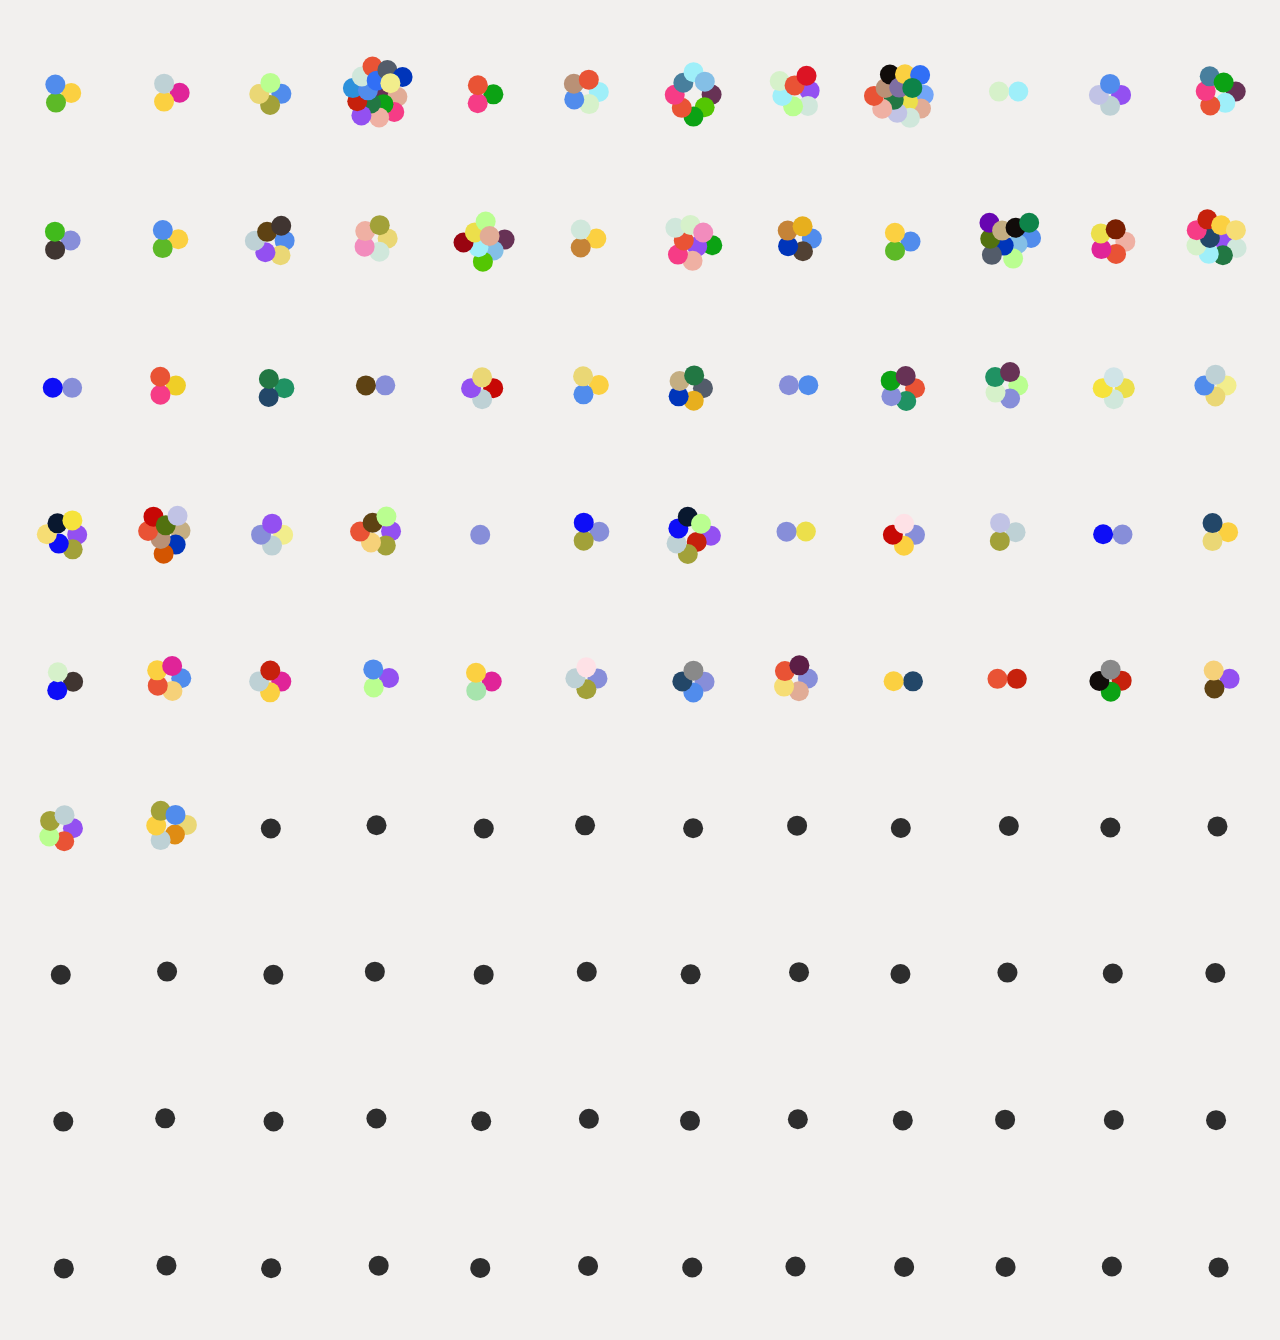
==== commit 8d22605a: "Make exhibition launcher robust with Perl fallback and diagnostics Add a pure-Perl static server bac" ====
--- a/experience.html
+++ b/experience.html
@@ -6,10 +6,10 @@
   <meta name="description" content="Human Notes - Alternative Index" />
   <title>עקבות | אינדקס אלטרנטיבי</title>
   <link rel="icon" href="assets/ui/site-icon.svg" type="image/svg+xml" />
-  <link rel="stylesheet" href="styles.css" />
+  <link rel="stylesheet" href="styles.css?v=20260708113231" />
   <script src="vendor/matter.min.js" defer></script>
   <script src="js/config.js" defer></script>
-  <script src="js/app.js?v=20260708025734" defer></script>
+  <script src="js/app.js?v=20260708113231" defer></script>
 </head>
   <body class="site-grid">
     <div id="site-background" data-site-layer="background" aria-hidden="true"></div>
--- a/styles.css
+++ b/styles.css
@@ -312,6 +312,12 @@
     filter: var(--site-grain-displace-filter) blur(calc(var(--micro-atmosphere, 0) * 2px));
 }
 
+/* About panel open — blur + grain wash the frozen canvas behind the sheet */
+body.is-site-about-open.has-site-grain-displace #app,
+body.is-site-about-open:not(.has-site-grain-displace) #app {
+    filter: blur(var(--site-about-bg-blur, 44px));
+}
+
 body.has-site-grain-displace.is-presentation.is-meso-to-micro.view-level-3 #app {
     filter: var(--site-grain-displace-filter) blur(calc(var(--micro-atmosphere, 0) * 0.8px));
 }
@@ -1938,18 +1944,27 @@
 }
 
 .artifact-inspector-related {
-    margin-top: 2.5rem;
+    margin-top: var(--space-40);
     color: var(--color-3);
+    background: var(--color-6);
+    border-radius: var(--space-5);
+    padding: var(--space-20);
 }
 
 .artifact-inspector-related__title {
-    margin-bottom: 1rem;
+    margin-bottom: var(--space-20);
 }
 
 .artifact-inspector-related__grid {
     display: grid;
-    grid-template-columns: 1fr 1fr;
-    gap: 2.5rem;
+    grid-template-columns: 1fr;
+    gap: var(--space-40);
+}
+
+.artifact-inspector-related__note {
+    max-width: calc(8 * var(--site-grid-cell-w) + 7 * var(--site-grid-gap));
+    margin-inline: auto;
+    --note-id-inset: var(--space-10);
 }
 
 .artifact-inspector-related__heading {
@@ -1971,10 +1986,6 @@
 
 .general-t * {
     font-synthesis: none;
-}
-
-.artifact-inspector-related__note {
-    max-width: 100%;
 }
 
 .artifact-inspector-related__note .micro-mock__card {
@@ -2029,6 +2040,7 @@
     overflow: hidden;
     margin-top: 0;
     padding-top: 0;
+    padding-right: var(--space-20);
     direction: rtl;
     transform-origin: top center;
     will-change: transform;
@@ -2043,6 +2055,10 @@
 .artifact-inspector-panel .note-title {
     flex-shrink: 0;
     margin: 0;
+}
+
+.artifact-inspector-panel .micro-mock__card--focus .note-title {
+    padding-right: var(--space-20);
 }
 
 .artifact-inspector-panel .note-body {
@@ -2124,6 +2140,7 @@
     --site-about-tab-extend: var(--space-20);
     --site-about-scroll-arrow-size: var(--space-30);
     --site-about-title-gap: var(--space-20);
+    --site-about-content-pad-bottom: var(--space-40);
     --site-about-panel-width: var(
         --site-layer-about-width,
         calc(12 * var(--site-grid-cell-w) + 11 * var(--site-grid-gap))
@@ -2145,6 +2162,19 @@
     pointer-events: none;
     cursor: pointer;
     transition: opacity 0.32s ease;
+}
+
+/* Film-grain wash over the blurred canvas */
+.site-about__backdrop::after {
+    content: "";
+    position: absolute;
+    inset: 0;
+    background-image: url("data:image/svg+xml,%3Csvg xmlns='http://www.w3.org/2000/svg' width='160' height='160'%3E%3Cfilter id='g'%3E%3CfeTurbulence type='fractalNoise' baseFrequency='0.6' numOctaves='2' stitchTiles='stitch'/%3E%3C/filter%3E%3Crect width='100%25' height='100%25' filter='url(%23g)'/%3E%3C/svg%3E");
+    background-repeat: repeat;
+    background-size: 200px 200px;
+    mix-blend-mode: overlay;
+    opacity: 0.18;
+    pointer-events: none;
 }
 
 .site-about.is-revealed .site-about__backdrop {
@@ -2255,10 +2285,14 @@
     max-width: 100%;
     min-width: 0;
     box-sizing: border-box;
-    overflow: hidden;
+    overflow: visible;
     background: var(--color-6);
     color: var(--color-3);
     border-radius: var(--warehouse-radius, 0.3125rem);
+}
+
+.site-about .general-t {
+    line-height: 1.2rem;
 }
 
 .site-about__scroll-glyphs {
@@ -2290,7 +2324,7 @@
     padding:
         calc(var(--space-20) + var(--site-about-scroll-arrow-size) + var(--site-about-title-gap))
         var(--site-about-panel-pad)
-        var(--site-about-panel-pad);
+        var(--site-about-content-pad-bottom, var(--space-40));
 }
 
 .site-about__headline.main-t {
@@ -2319,14 +2353,15 @@
     align-self: stretch;
     width: 100%;
     min-width: 0;
-    overflow: hidden;
+    margin-left: var(--space-5);
+    overflow: visible;
 }
 
 .site-about__logo {
     display: block;
     width: auto;
-    height: calc(var(--site-grid-cell-w) * 0.78);
-    max-height: calc(4.5 * var(--site-grid-cell-w));
+    height: calc(var(--site-grid-cell-w) * 0.75);
+    max-height: none;
     object-fit: contain;
     transform: rotate(-90deg);
     transform-origin: center center;
@@ -2337,9 +2372,11 @@
     grid-row: 2;
     justify-self: end;
     width: calc(
-        var(--site-about-text-cols, 5.5) * var(--site-grid-cell-w) +
-        (var(--site-about-text-cols, 5.5) - 1) * var(--site-grid-gap)
+        var(--site-about-text-cols, 5) * var(--site-grid-cell-w) +
+        (var(--site-about-text-cols, 5) - 1) * var(--site-grid-gap) -
+        var(--space-10)
     );
+    margin-right: var(--space-10);
     max-width: 100%;
     min-width: 0;
     box-sizing: border-box;
@@ -2358,6 +2395,7 @@
 .site-about__details {
     grid-column: var(--site-about-details-col-start, 1) / span var(--site-about-details-cols, 5);
     grid-row: 2;
+    margin-left: calc(-1 * var(--space-10));
     min-width: 0;
     direction: rtl;
     color: var(--color-3);
@@ -5690,7 +5728,7 @@
     inset: 0;
     z-index: 11000;
     display: grid;
-    grid-template-rows: 1fr auto;
+    grid-template: 1fr / 1fr;
     align-items: center;
     justify-items: center;
     background: var(--color-5);
@@ -5734,7 +5772,8 @@
     position: absolute;
     inset: 0;
     pointer-events: none;
-    z-index: 3;
+    z-index: 4;
+    grid-area: 1 / 1;
 }
 
 .opening-screen__corner {
@@ -5774,6 +5813,7 @@
     pointer-events: none;
     z-index: 2;
     background: transparent;
+    grid-area: 1 / 1;
 }
 
 .site-background__canvas,
@@ -5790,18 +5830,65 @@
 .opening-screen__content {
     position: relative;
     z-index: 3;
+    grid-area: 1 / 1;
     display: flex;
     flex-direction: column;
     align-items: center;
     justify-content: center;
-    gap: var(--space-20);
-    width: calc(100% - 2 * var(--site-grid-padding));
+    gap: var(--space-10);
+    width: calc(12 * var(--site-grid-cell-w) + 11 * var(--site-grid-gap));
+    max-width: calc(100% - 2 * var(--site-grid-padding));
     text-align: center;
     direction: rtl;
     padding: 0;
     pointer-events: none;
 }
 
+.opening-screen__mini-title {
+    position: absolute;
+    grid-area: 1 / 1;
+    z-index: 1;
+    left: 50%;
+    top: 50%;
+    transform: translate(-50%, -50%);
+    margin: 0;
+    width: max-content;
+    max-width: min(28rem, 42vw);
+    color: var(--color-4);
+    font-family: var(--type-family-note-h);
+    font-size: var(--type-display-size);
+    font-weight: var(--type-display-weight);
+    line-height: 1;
+    white-space: nowrap;
+    overflow: hidden;
+    opacity: 0;
+    transition: opacity 400ms ease;
+    pointer-events: none;
+    text-align: center;
+    direction: rtl;
+}
+
+.opening-screen__mini-title.is-visible {
+    opacity: 1;
+}
+
+.opening-screen__subtitle {
+    margin: -10px 0 0;
+    color: var(--color-3);
+    width: 100%;
+    opacity: 0;
+    transform: none;
+}
+
+#opening-screen.is-art-pending .opening-screen__subtitle {
+    opacity: 0;
+}
+
+#opening-screen.is-art-ready .opening-screen__subtitle {
+    opacity: 1;
+    transition: opacity var(--opening-art-fade-duration, 600ms) ease;
+}
+
 #opening-screen .opening-screen__content {
     z-index: 3;
 }
@@ -5810,45 +5897,65 @@
     z-index: 2;
 }
 
+#opening-screen .opening-screen__bg-canvas {
+    filter: saturate(1.12) contrast(1.05);
+}
+
 .opening-screen__content .opening-screen__continue {
     pointer-events: auto;
 }
 
 .opening-screen__title {
-    margin: 0 0 var(--space-30);
+    margin: 0;
     color: var(--color-3);
     opacity: 1;
     width: 100%;
     max-width: 100%;
     min-width: 0;
+    min-height: calc(var(--opening-title-font-size, 8rem) * var(--opening-title-line-height, 0.88));
     box-sizing: border-box;
     text-align: center;
     white-space: nowrap;
-    line-height: 0.88;
+    line-height: var(--opening-title-line-height, 0.88);
     unicode-bidi: plaintext;
-}
-
-.opening-screen__title.is-cursor-wait::after,
-.opening-screen__title.is-typing::after {
+    position: relative;
+    z-index: 1;
+}
+
+
+.opening-screen__title-char.is-pending {
+    visibility: hidden;
+}
+
+.opening-screen__title-cursor {
+    display: inline-block;
+    position: relative;
+    width: 0;
+    opacity: 0;
+    vertical-align: baseline;
+}
+
+.opening-screen__title-cursor::before {
     content: '';
-    display: inline-block;
-    width: 0.1rem;
-    height: 0.82em;
-    margin-inline-start: 0.12em;
+    position: absolute;
+    left: 50%;
+    bottom: 0.06em;
+    width: 0.08em;
+    height: 0.72em;
+    /* Nudge the caret left of the typed text so it sits ahead in the gap. */
+    transform: translateX(calc(-50% - 0.5em));
     background: currentColor;
-    vertical-align: baseline;
+    border-radius: 1px;
+}
+
+.opening-screen__title.is-cursor-wait .opening-screen__title-cursor,
+.opening-screen__title.is-typing .opening-screen__title-cursor {
+    opacity: 1;
     animation: opening-title-cursor 1.6s step-end infinite;
 }
 
 #opening-screen.is-art-ready .opening-screen__title {
     animation: none;
-}
-
-.opening-screen__subtitle {
-    margin: 0;
-    color: var(--color-3);
-    opacity: 1;
-    transform: none;
 }
 
 #opening-screen.is-art-pending .opening-screen__continue {
@@ -5871,6 +5978,8 @@
     opacity: 0;
     transform: translateY(0.5rem);
     transition: background 0.2s ease;
+    position: relative;
+    z-index: 1;
 }
 
 .opening-screen__continue.is-ready:not(:disabled) {
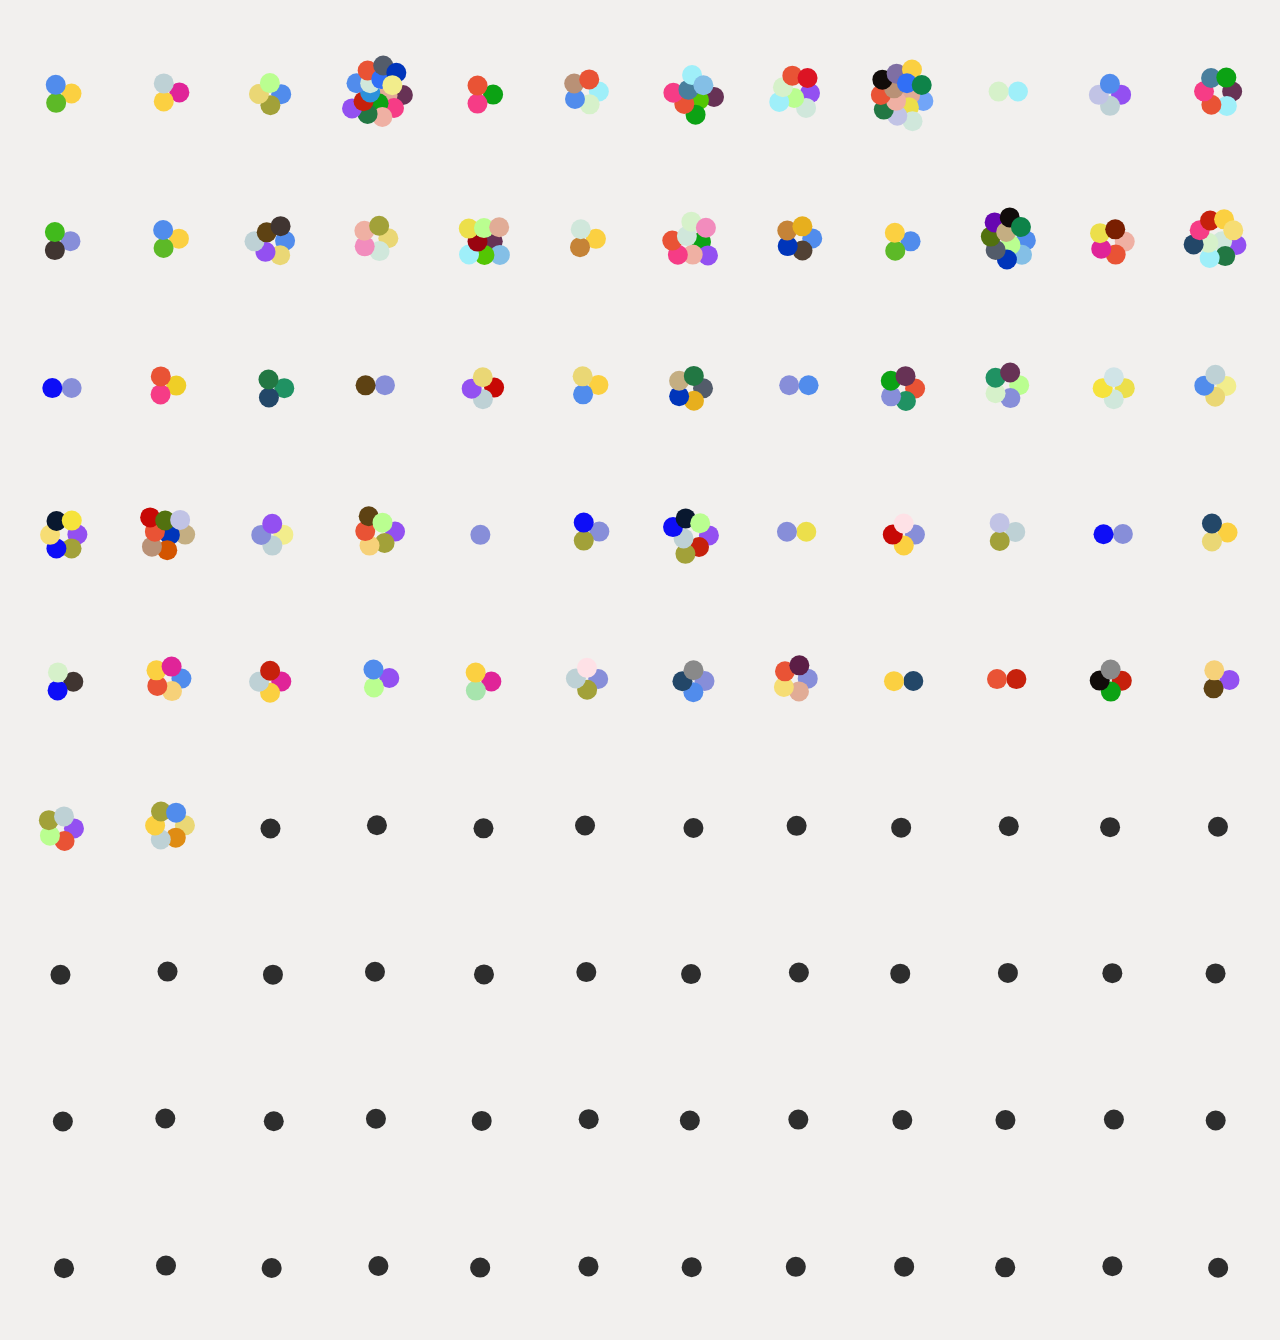
==== commit 3945f543: "Fix deployed block re-grab after drop on L1 surface. Raise deployed blocks above the pinned-strip ba" ====
--- a/experience.html
+++ b/experience.html
@@ -3,13 +3,26 @@
 <head>
   <meta charset="UTF-8" />
   <meta name="viewport" content="width=device-width, initial-scale=1.0" />
-  <meta name="description" content="Human Notes - Alternative Index" />
-  <title>עקבות | אינדקס אלטרנטיבי</title>
+  <meta name="description" content="דברים" />
+  <title>דברים</title>
   <link rel="icon" href="assets/ui/site-icon.svg" type="image/svg+xml" />
-  <link rel="stylesheet" href="styles.css?v=20260708113231" />
+  <link rel="stylesheet" href="styles.css?v=20260709014056" />
+  <!-- Screen transition: if we arrived from the opening screen, start covered
+       (set synchronously, before body paints, to avoid a flash). -->
+  <script>
+    try {
+      if (sessionStorage.getItem('screenTransition') === '1') {
+        sessionStorage.removeItem('screenTransition');
+        document.documentElement.classList.add('is-screen-entering');
+      }
+    } catch (e) { /* ignore */ }
+  </script>
+  <!-- No-server mode: serve data/assets from baked-in registry under file:// -->
+  <script src="js/offline-data-shim.js" defer></script>
+  <script src="data/embedded-data.js" defer></script>
   <script src="vendor/matter.min.js" defer></script>
   <script src="js/config.js" defer></script>
-  <script src="js/app.js?v=20260708113231" defer></script>
+  <script src="js/app.js?v=20260709014056" defer></script>
 </head>
   <body class="site-grid">
     <div id="site-background" data-site-layer="background" aria-hidden="true"></div>
@@ -23,5 +36,6 @@
     </div>
     <div id="nav-surface" data-site-layer="nav" aria-hidden="true"></div>
     <main id="app" data-site-layer="canvas"></main>
+    <div id="screen-transition-cover" aria-hidden="true"></div>
   </body>
 </html>
--- a/styles.css
+++ b/styles.css
@@ -312,10 +312,44 @@
     filter: var(--site-grain-displace-filter) blur(calc(var(--micro-atmosphere, 0) * 2px));
 }
 
-/* About panel open — blur + grain wash the frozen canvas behind the sheet */
-body.is-site-about-open.has-site-grain-displace #app,
-body.is-site-about-open:not(.has-site-grain-displace) #app {
-    filter: blur(var(--site-about-bg-blur, 44px));
+/* About panel — L1/L3: full-viewport blur via backdrop (canvas + dock + layer nav + links) */
+body.is-site-about-open.view-level-1 .site-about__backdrop,
+body.is-site-about-open.view-level-3 .site-about__backdrop {
+    -webkit-backdrop-filter: saturate(calc(1 + 0.12 * var(--site-about-progress, 0)))
+        contrast(calc(1 + 0.05 * var(--site-about-progress, 0)))
+        blur(calc(var(--site-about-bg-blur, 30px) * var(--site-about-progress, 0)));
+    backdrop-filter: saturate(calc(1 + 0.12 * var(--site-about-progress, 0)))
+        contrast(calc(1 + 0.05 * var(--site-about-progress, 0)))
+        blur(calc(var(--site-about-bg-blur, 30px) * var(--site-about-progress, 0)));
+}
+
+body.is-site-about-open.is-site-about-snap:not(.is-site-about-dragging).view-level-1 .site-about__backdrop,
+body.is-site-about-open.is-site-about-snap:not(.is-site-about-dragging).view-level-3 .site-about__backdrop {
+    transition:
+        opacity 0.32s cubic-bezier(0.25, 1, 0.5, 1),
+        -webkit-backdrop-filter 0.32s cubic-bezier(0.25, 1, 0.5, 1),
+        backdrop-filter 0.32s cubic-bezier(0.25, 1, 0.5, 1);
+}
+
+/* Opening page — filter art layers directly (no L1/L2 depth chrome) */
+body.is-site-about-open.opening-page #opening-screen .opening-screen__art,
+body.is-site-about-open.opening-page #opening-screen .opening-screen__content,
+body.is-site-about-open.opening-page #opening-screen .opening-screen__entry-slot {
+    filter: saturate(calc(1 + 0.12 * var(--site-about-progress, 0)))
+        contrast(calc(1 + 0.05 * var(--site-about-progress, 0)))
+        blur(calc(var(--site-about-bg-blur, 30px) * var(--site-about-progress, 0)));
+}
+
+body.is-site-about-open.opening-page.is-site-about-snap:not(.is-site-about-dragging) #opening-screen .opening-screen__art,
+body.is-site-about-open.opening-page.is-site-about-snap:not(.is-site-about-dragging) #opening-screen .opening-screen__content,
+body.is-site-about-open.opening-page.is-site-about-snap:not(.is-site-about-dragging) #opening-screen .opening-screen__entry-slot {
+    transition: filter 0.32s cubic-bezier(0.25, 1, 0.5, 1);
+}
+
+body.is-site-about-open.opening-page.is-site-about-dragging #opening-screen .opening-screen__art,
+body.is-site-about-open.opening-page.is-site-about-dragging #opening-screen .opening-screen__content,
+body.is-site-about-open.opening-page.is-site-about-dragging #opening-screen .opening-screen__entry-slot {
+    transition: none;
 }
 
 body.has-site-grain-displace.is-presentation.is-meso-to-micro.view-level-3 #app {
@@ -705,6 +739,12 @@
     padding-bottom: var(--site-l1-bottom-chrome, var(--warehouse-reserve, 0px));
 }
 
+/* Deployed surface blocks live on body, but re-enable hits if ever nested under #app */
+body.view-level-1 #app > .action-block.is-deployed,
+body.view-level-1 #app > .action-block.is-dragging {
+    pointer-events: auto;
+}
+
 /* L1 — collapsed warehouse popup: launcher is fixed; no canvas bottom reserve */
 body.is-warehouse-popup-mode:not(.is-warehouse-popup-open).view-level-1 #app {
     padding-bottom: 0;
@@ -741,6 +781,7 @@
     line-height: 1;
     white-space: nowrap;
     overflow: visible;
+    --molecule-hover-shift-y: var(--space-10);
 }
 
 .molecule-hover-title.note-title,
@@ -806,22 +847,22 @@
 .molecule-hover-title.is-note-rtl {
     direction: rtl;
     text-align: right;
-    transform: translate(calc(-100% - var(--space-10)), calc(-100% - var(--space-10)));
+    transform: translate(calc(-100% - var(--space-10)), calc(-100% - var(--space-10) + var(--molecule-hover-shift-y)));
 }
 
 .molecule-hover-title.is-note-ltr {
     direction: ltr;
     text-align: left;
-    transform: translate(var(--space-10), calc(-100% - var(--space-10)));
+    transform: translate(var(--space-10), calc(-100% - var(--space-10) + var(--molecule-hover-shift-y)));
 }
 
 /* Roaming (no blocks): vertically center in macro inter-row corridor */
 .molecule-hover-title.is-note-rtl.is-row-gap-y {
-    transform: translate(calc(-100% - var(--space-10)), -50%);
+    transform: translate(calc(-100% - var(--space-10)), calc(-50% + var(--molecule-hover-shift-y)));
 }
 
 .molecule-hover-title.is-note-ltr.is-row-gap-y {
-    transform: translate(var(--space-10), -50%);
+    transform: translate(var(--space-10), calc(-50% + var(--molecule-hover-shift-y)));
 }
 
 #app.is-ready {
@@ -2139,7 +2180,8 @@
     --site-about-panel-pad: var(--space-40);
     --site-about-tab-extend: var(--space-20);
     --site-about-scroll-arrow-size: var(--space-30);
-    --site-about-title-gap: var(--space-20);
+    --site-about-title-gap: var(--space-5);
+    --site-about-title-body-gap: calc(var(--space-15) / 2);
     --site-about-content-pad-bottom: var(--space-40);
     --site-about-panel-width: var(
         --site-layer-about-width,
@@ -2157,23 +2199,23 @@
     inset: 0;
     z-index: 0;
     display: block;
-    background: color-mix(in srgb, var(--color-3) 20%, transparent);
+    background: color-mix(in srgb, var(--color-3) var(--site-about-backdrop-wash, 7%), transparent);
     opacity: 0;
     pointer-events: none;
     cursor: pointer;
     transition: opacity 0.32s ease;
 }
 
-/* Film-grain wash over the blurred canvas */
+/* Film-grain wash — matches opening.background grain (soft-light, tile from config) */
 .site-about__backdrop::after {
     content: "";
     position: absolute;
     inset: 0;
-    background-image: url("data:image/svg+xml,%3Csvg xmlns='http://www.w3.org/2000/svg' width='160' height='160'%3E%3Cfilter id='g'%3E%3CfeTurbulence type='fractalNoise' baseFrequency='0.6' numOctaves='2' stitchTiles='stitch'/%3E%3C/filter%3E%3Crect width='100%25' height='100%25' filter='url(%23g)'/%3E%3C/svg%3E");
+    background-image: url("data:image/svg+xml,%3Csvg xmlns='http://www.w3.org/2000/svg' width='160' height='160'%3E%3Cfilter id='g'%3E%3CfeTurbulence type='fractalNoise' baseFrequency='0.85' numOctaves='2' stitchTiles='stitch'/%3E%3C/filter%3E%3Crect width='100%25' height='100%25' filter='url(%23g)'/%3E%3C/svg%3E");
     background-repeat: repeat;
-    background-size: 200px 200px;
-    mix-blend-mode: overlay;
-    opacity: 0.18;
+    background-size: var(--site-about-backdrop-grain-tile, 40px) var(--site-about-backdrop-grain-tile, 40px);
+    mix-blend-mode: var(--site-about-backdrop-grain-blend, soft-light);
+    opacity: var(--site-about-backdrop-grain-opacity, 0.055);
     pointer-events: none;
 }
 
@@ -2199,7 +2241,48 @@
     transform: translateY(calc(-1 * var(--site-about-lift, 0px)));
     direction: ltr;
     pointer-events: auto;
+    overflow: visible;
     transition: transform 0.32s cubic-bezier(0.25, 1, 0.5, 1);
+}
+
+.site-about__corner-note.opening-screen__entry-note {
+    position: absolute;
+    top: auto;
+    left: auto;
+    right: 0;
+    bottom: 0;
+    opacity: 0;
+    pointer-events: none;
+    line-height: calc(var(--type-display-line, 0.9) * var(--site-about-corner-note-line-height-scale, 1.1));
+    transform: translate(
+            calc(50% + var(--site-about-corner-note-offset-x, 20px)),
+            calc(50% + var(--site-about-corner-note-offset-y, -40px))
+        )
+        rotate(var(--site-about-corner-note-rotate, 25deg));
+    transform-origin: center center;
+    z-index: 3;
+    transition: opacity 0.32s ease;
+}
+
+.site-about__corner-note-editor {
+    outline: none;
+    min-height: 1em;
+    cursor: text;
+    white-space: pre-wrap;
+}
+
+.site-about__corner-note-editor:focus {
+    outline: none;
+}
+
+.site-about__corner-note-line {
+    display: block;
+}
+
+.site-about.is-revealed .site-about__corner-note.opening-screen__entry-note {
+    opacity: 1;
+    pointer-events: auto;
+    cursor: text;
 }
 
 .site-about.is-dragging .site-about__sheet {
@@ -2327,21 +2410,22 @@
         var(--site-about-content-pad-bottom, var(--space-40));
 }
 
-.site-about__headline.main-t {
+.site-about__headline.opening-screen__title {
     grid-column: 1 / -1;
     margin:
         0
         calc(-1 * var(--site-about-panel-pad))
-        var(--space-30);
+        var(--site-about-title-body-gap, var(--space-15));
     padding: 0 var(--site-about-panel-pad);
     width: calc(100% + 2 * var(--site-about-panel-pad));
     max-width: calc(100% + 2 * var(--site-about-panel-pad));
     min-width: 0;
     box-sizing: border-box;
-    text-align: center;
-    direction: rtl;
-    white-space: nowrap;
     color: var(--color-3);
+}
+
+.site-about.is-dragging .site-about__corner-note.opening-screen__entry-note {
+    transition: none;
 }
 
 .site-about__brand {
@@ -2353,7 +2437,7 @@
     align-self: stretch;
     width: 100%;
     min-width: 0;
-    margin-left: var(--space-5);
+    margin-left: calc(var(--space-5) + var(--space-10));
     overflow: visible;
 }
 
@@ -2368,7 +2452,7 @@
 }
 
 .site-about__text {
-    grid-column: var(--site-about-text-col-start, 7) / -1;
+    grid-column: var(--site-about-text-col-start, 8) / span var(--site-about-text-cols, 5);
     grid-row: 2;
     justify-self: end;
     width: calc(
@@ -2393,10 +2477,16 @@
 }
 
 .site-about__details {
-    grid-column: var(--site-about-details-col-start, 1) / span var(--site-about-details-cols, 5);
+    grid-column: var(--site-about-details-col-start, 2) / span 5;
     grid-row: 2;
-    margin-left: calc(-1 * var(--space-10));
+    width: calc(
+        var(--site-about-details-cols, 5.5) * var(--site-grid-cell-w) +
+        (var(--site-about-details-cols, 5.5) - 1) * var(--site-grid-gap)
+    );
+    max-width: 100%;
+    margin-left: var(--space-20);
     min-width: 0;
+    box-sizing: border-box;
     direction: rtl;
     color: var(--color-3);
 }
@@ -3185,6 +3275,14 @@
     pointer-events: auto;
 }
 
+/* Deployed surface blocks stay grabbable above the pinned-strip / open-popup
+   backdrop (z 895) but below the strip chrome (z 900+). The document-level
+   outside-pointerdown handler still unpins the strip on the same grab. */
+body.is-launcher-strip-pinned .action-block.is-deployed,
+body.is-warehouse-popup-open .action-block.is-deployed {
+    z-index: 896;
+}
+
 body.is-launcher-expanding .warehouse-popup-backdrop {
     visibility: visible;
     pointer-events: none;
@@ -3289,7 +3387,7 @@
 }
 
 body.is-warehouse-launcher-expand-drag-mode .warehouse-launcher-wrap.is-pinned .warehouse-launcher-strip__tray {
-    top: var(--space-10);
+    top: calc(var(--space-10) + var(--warehouse-launcher-handle-band, var(--site-grid-cell-h)));
     left: calc(
         var(--space-10) + var(--warehouse-launcher-map-width) + var(--space-10) -
         var(--warehouse-launcher-blocks-shift-left, var(--space-10))
@@ -4329,12 +4427,18 @@
     left: 0;
     margin: 0;
     z-index: 100;
+    pointer-events: auto;
+    cursor: grab;
     transition: opacity 0.4s ease;
     box-shadow: none;
 }
 
 body.view-level-1 .action-block.is-deployed {
-    cursor: pointer;
+    cursor: grab;
+}
+
+body.view-level-1 .action-block.is-deployed:active {
+    cursor: grabbing;
 }
 
 /* L1 dock click — muted ghost swings to canvas center (indication only) */
@@ -5731,7 +5835,7 @@
     grid-template: 1fr / 1fr;
     align-items: center;
     justify-items: center;
-    background: var(--color-5);
+    background: #F6F4F2;
     overflow: hidden;
     opacity: 0;
     pointer-events: none;
@@ -5750,6 +5854,48 @@
     transition: opacity var(--opening-exit-duration, 600ms) ease;
 }
 
+#opening-screen.is-exiting.is-cover-expanding {
+    transition: none;
+}
+
+/* Cross-screen transition: entry note grows upward into a full-screen cover. */
+.screen-transition-cover {
+    position: fixed;
+    z-index: 20000;
+    background: var(--card-bg);
+    pointer-events: auto;
+}
+
+.screen-transition-cover--pill {
+    transform: translate(-50%, -50%);
+    will-change: width, height, border-radius, left, top;
+}
+
+.screen-transition-cover--note {
+    will-change: left, bottom, width, height, border-radius;
+}
+
+.screen-transition-cover:not(.screen-transition-cover--pill):not(.screen-transition-cover--note) {
+    inset: 0;
+    width: auto;
+    height: auto;
+}
+
+#screen-transition-cover {
+    position: fixed;
+    inset: 0;
+    z-index: 20000;
+    background: var(--card-bg);
+    opacity: 0;
+    pointer-events: none;
+    transition: opacity var(--screen-transition-fade, 600ms) ease;
+}
+
+html.is-screen-entering #screen-transition-cover {
+    opacity: 1;
+    pointer-events: auto;
+}
+
 #opening-screen.is-art-pending .opening-screen__art {
     opacity: 0;
 }
@@ -5772,7 +5918,7 @@
     position: absolute;
     inset: 0;
     pointer-events: none;
-    z-index: 4;
+    z-index: 6;
     grid-area: 1 / 1;
 }
 
@@ -5811,7 +5957,7 @@
     inset: 0;
     overflow: hidden;
     pointer-events: none;
-    z-index: 2;
+    z-index: 4;
     background: transparent;
     grid-area: 1 / 1;
 }
@@ -5828,80 +5974,217 @@
 }
 
 .opening-screen__content {
-    position: relative;
-    z-index: 3;
-    grid-area: 1 / 1;
+    position: absolute;
+    top: 0;
+    bottom: 0;
+    left: 50%;
+    transform: translateX(-50%);
     display: flex;
     flex-direction: column;
     align-items: center;
     justify-content: center;
-    gap: var(--space-10);
     width: calc(12 * var(--site-grid-cell-w) + 11 * var(--site-grid-gap));
     max-width: calc(100% - 2 * var(--site-grid-padding));
+    padding: 0;
+    pointer-events: none;
+    z-index: 1;
+}
+
+.opening-screen__entry-slot {
+    position: absolute;
+    top: 0;
+    bottom: 0;
+    left: 50%;
+    transform: translateX(-50%);
+    display: flex;
+    flex-direction: column;
+    align-items: center;
+    justify-content: center;
+    width: calc(12 * var(--site-grid-cell-w) + 11 * var(--site-grid-gap));
+    max-width: calc(100% - 2 * var(--site-grid-padding));
+    padding: 0;
+    pointer-events: none;
+    z-index: 5;
+}
+
+.opening-screen__stack {
+    display: flex;
+    flex-direction: column;
+    align-items: center;
+    justify-content: flex-start;
+    gap: 0;
+    width: 100%;
+    height: auto;
     text-align: center;
     direction: rtl;
-    padding: 0;
-    pointer-events: none;
-}
-
-.opening-screen__mini-title {
+}
+
+.opening-screen__copy {
+    position: relative;
+    display: flex;
+    flex-direction: column;
+    align-items: center;
+    width: 100%;
+    gap: var(--space-10);
+    transform: translateY(var(--opening-copy-shift-y, 0px));
+    will-change: transform;
+}
+
+.opening-screen__title-group {
+    display: flex;
+    flex-direction: column;
+    align-items: center;
+    gap: var(--space-5);
+    width: 100%;
+    position: relative;
+    z-index: 1;
+}
+
+.opening-screen__title-group .opening-screen__title {
+    z-index: 1;
+}
+
+.opening-screen__title--phantom,
+.opening-screen__subtitle--phantom {
+    visibility: hidden;
+    pointer-events: none;
+}
+
+.opening-screen__subtitle--phantom {
+    opacity: 1;
+}
+
+.opening-screen__title-block {
+    display: inline-flex;
+    flex-direction: column;
+    align-items: stretch;
+    width: fit-content;
+    max-width: 100%;
+}
+
+.opening-screen__title-anchor {
+    position: relative;
+    display: inline-block;
+    width: fit-content;
+    max-width: 100%;
+}
+
+.opening-screen__title-anchor > .opening-screen__title {
+    width: auto;
+    max-width: 100%;
+}
+
+/* Opening notes: 3×3 shell-grid cards — config-driven text, behind molecules. */
+.opening-screen__notes {
     position: absolute;
+    inset: 0;
     grid-area: 1 / 1;
     z-index: 1;
-    left: 50%;
-    top: 50%;
-    transform: translate(-50%, -50%);
+    pointer-events: none;
+}
+
+.opening-screen__note {
+    position: absolute;
+    left: auto;
+    transform: translateY(0.5rem);
+    box-sizing: border-box;
     margin: 0;
-    width: max-content;
-    max-width: min(28rem, 42vw);
-    color: var(--color-4);
+    width: calc(3 * var(--site-grid-cell-w) + 2 * var(--site-grid-gap));
+    height: calc(3 * var(--site-grid-cell-h) + 2 * var(--site-grid-gap));
+    padding: var(--space-10);
+    border-radius: var(--space-5);
+    background: var(--card-bg);
+    color: var(--note-text);
     font-family: var(--type-family-note-h);
     font-size: var(--type-display-size);
     font-weight: var(--type-display-weight);
-    line-height: 1;
-    white-space: nowrap;
+    line-height: var(--type-display-line, 1);
+    white-space: normal;
+    overflow-wrap: anywhere;
     overflow: hidden;
     opacity: 0;
-    transition: opacity 400ms ease;
-    pointer-events: none;
-    text-align: center;
+    transition: opacity 400ms ease, transform 400ms ease;
+    pointer-events: none;
+    text-align: right;
     direction: rtl;
-}
-
-.opening-screen__mini-title.is-visible {
+    display: flex;
+    align-items: flex-start;
+    justify-content: flex-start;
+}
+
+.opening-screen__note.note-body,
+.opening-screen__note.note-title {
+    max-width: none;
+    font-family: var(--type-family-note-h);
+    font-size: var(--type-display-size);
+    font-weight: var(--type-display-weight);
+    line-height: var(--type-display-line, 1);
+    white-space: normal;
+}
+
+.opening-screen__note.is-visible {
     opacity: 1;
+    transform: none;
 }
 
 .opening-screen__subtitle {
-    margin: -10px 0 0;
+    margin: -30px 0 0;
     color: var(--color-3);
-    width: 100%;
+    width: var(--opening-title-width, 100%);
+    min-height: 1.2em;
+    display: block;
+    position: relative;
+    text-align: right;
     opacity: 0;
     transform: none;
-}
-
-#opening-screen.is-art-pending .opening-screen__subtitle {
-    opacity: 0;
-}
-
-#opening-screen.is-art-ready .opening-screen__subtitle {
+    z-index: 1;
+    transition: opacity var(--opening-art-fade-duration, 600ms) ease;
+}
+
+.opening-screen__subtitle-part--first,
+.opening-screen__subtitle-part--second {
+    position: absolute;
+    top: 0;
+    white-space: nowrap;
+    text-align: right;
+}
+
+.opening-screen__subtitle-part--first {
+    right: 0;
+    max-width: calc(50% - (var(--opening-subtitle-split-gap, 3rem) / 2));
+}
+
+.opening-screen__subtitle-part--second {
+    right: calc(50% - var(--opening-subtitle-second-nudge-x, 0px));
+    max-width: calc(50% - (var(--opening-subtitle-split-gap, 3rem) / 2));
+}
+
+#opening-screen.is-reveal-subtitle .opening-screen__subtitle {
     opacity: 1;
-    transition: opacity var(--opening-art-fade-duration, 600ms) ease;
-}
-
-#opening-screen .opening-screen__content {
-    z-index: 3;
+}
+
+#opening-screen.is-reveal-subtitle .opening-screen__entry-note.is-ready:not(:disabled) {
+    opacity: 1;
+}
+
+#opening-screen .opening-screen__title {
+    z-index: 1;
 }
 
 #opening-screen .opening-screen__art {
-    z-index: 2;
+    z-index: 4;
+}
+
+#opening-screen .opening-screen__entry-slot {
+    z-index: 5;
 }
 
 #opening-screen .opening-screen__bg-canvas {
-    filter: saturate(1.12) contrast(1.05);
-}
-
-.opening-screen__content .opening-screen__continue {
+    filter: saturate(1.12) contrast(1.05) blur(6px);
+}
+
+.opening-screen__content .opening-screen__entry-note,
+.opening-screen__entry-slot .opening-screen__entry-note {
     pointer-events: auto;
 }
 
@@ -5914,38 +6197,47 @@
     min-width: 0;
     min-height: calc(var(--opening-title-font-size, 8rem) * var(--opening-title-line-height, 0.88));
     box-sizing: border-box;
-    text-align: center;
+    display: inline-flex;
+    flex-wrap: nowrap;
+    align-items: center;
+    justify-content: center;
+    direction: rtl;
     white-space: nowrap;
+    overflow: visible;
     line-height: var(--opening-title-line-height, 0.88);
     unicode-bidi: plaintext;
     position: relative;
     z-index: 1;
 }
 
+.opening-screen__title-char {
+    flex: 0 0 auto;
+}
+
+.opening-screen__title-gap {
+    flex: 0 0 var(--opening-title-gap, 0px);
+    width: var(--opening-title-gap, 0px);
+    height: 1em;
+    pointer-events: none;
+}
 
 .opening-screen__title-char.is-pending {
     visibility: hidden;
 }
 
 .opening-screen__title-cursor {
-    display: inline-block;
-    position: relative;
-    width: 0;
+    position: absolute;
+    top: 50%;
+    width: 0.08em;
+    height: 0.66em;
+    margin: 0;
+    padding: 0;
+    border: none;
+    border-radius: 1px;
+    background: currentColor;
     opacity: 0;
-    vertical-align: baseline;
-}
-
-.opening-screen__title-cursor::before {
-    content: '';
-    position: absolute;
-    left: 50%;
-    bottom: 0.06em;
-    width: 0.08em;
-    height: 0.72em;
-    /* Nudge the caret left of the typed text so it sits ahead in the gap. */
-    transform: translateX(calc(-50% - 0.5em));
-    background: currentColor;
-    border-radius: 1px;
+    pointer-events: none;
+    transform: translateY(-50%);
 }
 
 .opening-screen__title.is-cursor-wait .opening-screen__title-cursor,
@@ -5958,43 +6250,99 @@
     animation: none;
 }
 
-#opening-screen.is-art-pending .opening-screen__continue {
-    visibility: visible;
-    opacity: 0.35;
-}
-
-#opening-screen.is-art-ready .opening-screen__continue {
-    visibility: visible;
-}
-
-.opening-screen__continue {
-    margin-top: var(--space-10);
-    padding: var(--space-10) var(--space-30);
+/* Entry note — left bottom of main title; does not affect title/subtitle flow. */
+.opening-screen__entry-note {
+    margin: 0;
+    box-sizing: border-box;
+    display: flex;
+    flex-direction: column;
+    align-items: stretch;
+    justify-content: flex-start;
+    width: 160px;
+    height: 200px;
+    min-width: 160px;
+    max-width: 160px;
+    padding: 20px;
     border: none;
     border-radius: var(--space-5);
-    background: var(--color-3);
-    color: var(--color-1);
+    background: var(--card-bg);
+    color: var(--note-text);
+    font-family: var(--type-family-note-h);
+    font-size: var(--type-display-size);
+    font-weight: var(--type-display-weight);
+    line-height: var(--type-display-line, 1);
+    text-align: right;
+    direction: rtl;
     cursor: pointer;
     opacity: 0;
-    transform: translateY(0.5rem);
-    transition: background 0.2s ease;
-    position: relative;
-    z-index: 1;
-}
-
-.opening-screen__continue.is-ready:not(:disabled) {
+    position: absolute;
+    top: calc(100% + var(--opening-entry-offset-y, 0px));
+    left: var(--opening-entry-offset-x, 0px);
+    right: auto;
+    transform: rotate(var(--opening-entry-rotate, 0deg));
+    transform-origin: bottom left;
+    overflow: hidden;
+    will-change: transform;
+    transition: opacity var(--opening-art-fade-duration, 600ms) ease;
+    z-index: 5;
+    pointer-events: auto;
+}
+
+.opening-screen__entry-note-label {
+    display: flex;
+    flex-direction: column;
+    align-items: stretch;
+    width: 100%;
+    text-align: right;
+    gap: 0;
+}
+
+.opening-screen__entry-note-arrow {
+    display: block;
+    width: 100%;
+    direction: ltr;
+    text-align: right;
+    unicode-bidi: isolate;
+    white-space: nowrap;
+}
+
+.opening-screen__entry-note-hint {
+    display: block;
+    width: 100%;
+    text-align: right;
+    max-height: 0;
+    opacity: 0;
+    overflow: hidden;
+    white-space: nowrap;
+    transition: max-height 0.22s ease, opacity 0.18s ease;
+    margin-inline-start: 0;
+}
+
+.opening-screen__entry-note.is-ready:not(:disabled):hover .opening-screen__entry-note-hint,
+.opening-screen__entry-note.is-ready:not(:disabled):focus-visible .opening-screen__entry-note-hint {
+    max-height: 2em;
     opacity: 1;
-    transform: none;
-    animation: none;
-}
-
-.opening-screen__continue:disabled {
+    margin-inline-start: 0;
+}
+
+.opening-screen__entry-note.is-ready:not(:disabled) {
+    opacity: 1;
+}
+
+.opening-screen__entry-note:disabled {
     cursor: default;
-    opacity: 0.35;
-}
-
-.opening-screen__continue:not(:disabled):hover {
-    background: var(--color-4);
+    opacity: 0;
+}
+
+.opening-screen__entry-note.is-ready:not(:disabled):hover,
+.opening-screen__entry-note.is-ready:not(:disabled):focus-visible {
+    outline: none;
+}
+
+@media (prefers-reduced-motion: reduce) {
+    .opening-screen__entry-note {
+        will-change: auto;
+    }
 }
 
 @keyframes opening-copy-in {
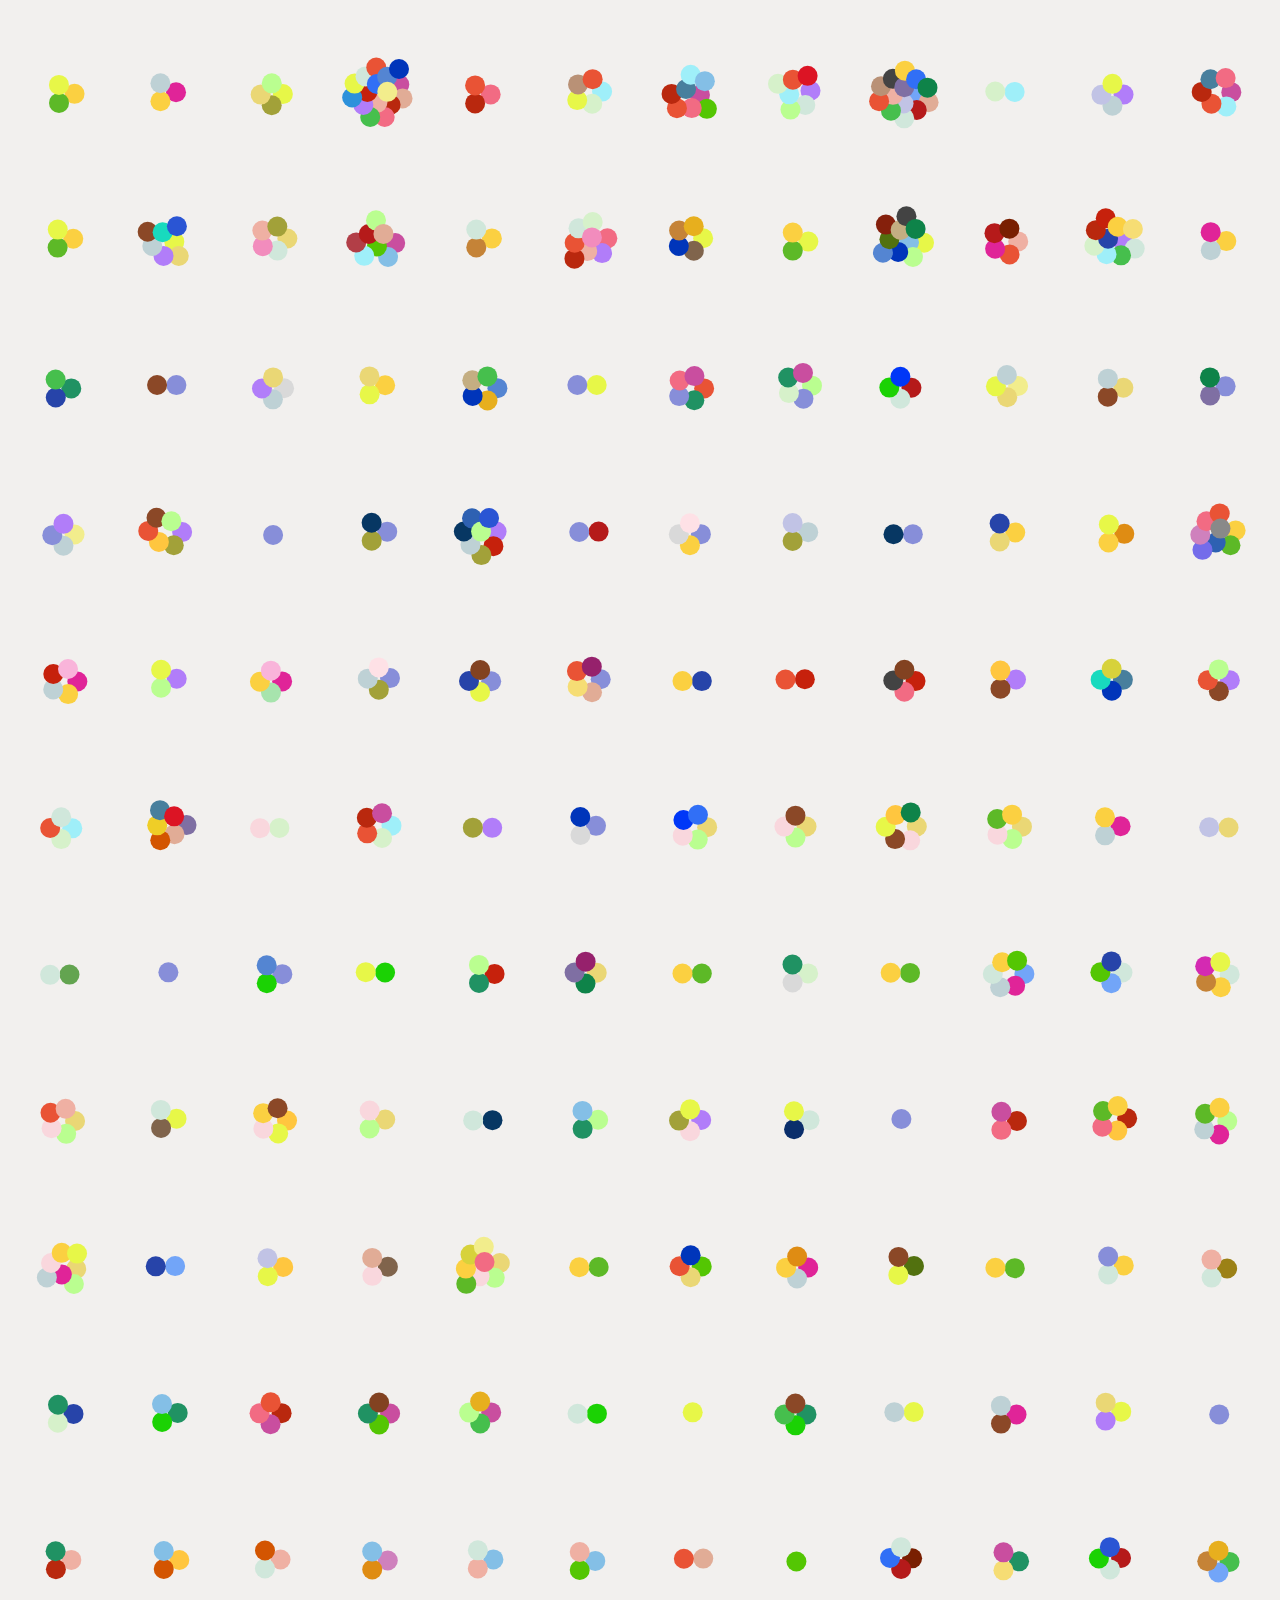
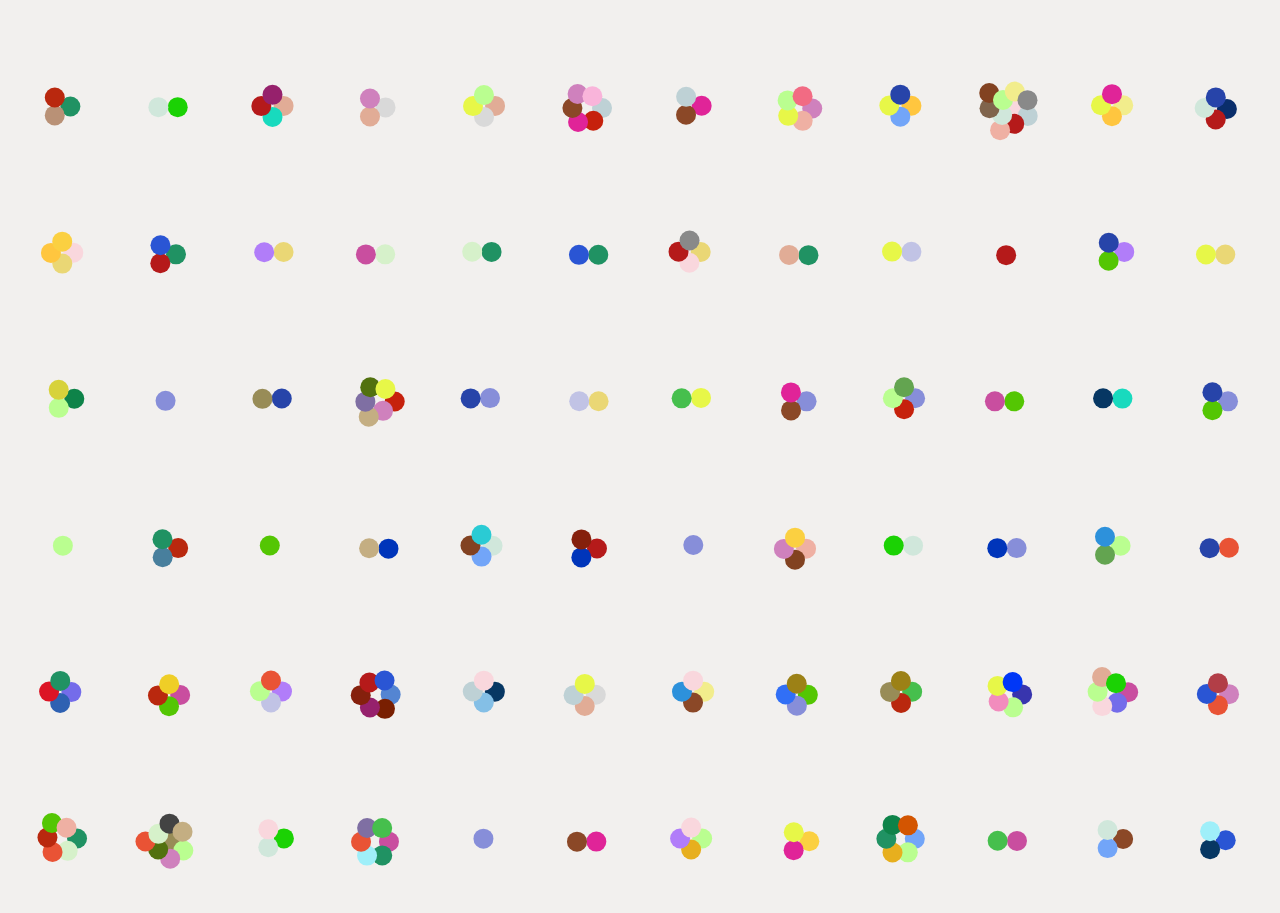
==== commit 4498c8e0: "Add offline embedded-data pipeline, opening-screen updates, and launcher panel polish. Launcher pane" ====
--- a/experience.html
+++ b/experience.html
@@ -6,7 +6,7 @@
   <meta name="description" content="דברים" />
   <title>דברים</title>
   <link rel="icon" href="assets/ui/site-icon.svg" type="image/svg+xml" />
-  <link rel="stylesheet" href="styles.css?v=20260709014056" />
+  <link rel="stylesheet" href="styles.css?v=20260709022928" />
   <!-- Screen transition: if we arrived from the opening screen, start covered
        (set synchronously, before body paints, to avoid a flash). -->
   <script>
@@ -22,7 +22,7 @@
   <script src="data/embedded-data.js" defer></script>
   <script src="vendor/matter.min.js" defer></script>
   <script src="js/config.js" defer></script>
-  <script src="js/app.js?v=20260709014056" defer></script>
+  <script src="js/app.js?v=20260709022928" defer></script>
 </head>
   <body class="site-grid">
     <div id="site-background" data-site-layer="background" aria-hidden="true"></div>
--- a/styles.css
+++ b/styles.css
@@ -8,7 +8,7 @@
     --color-3: #2D2D2D;
     --color-4: #000000;
     --color-5: #F2F0EE;
-    --color-6: #E6E0DA;
+    --color-6: #DED8D2;
 
     /* Exhibition spacing scale: Figma px to CSS rem tokens */
     --space-5: 0.3125rem;
@@ -2989,8 +2989,9 @@
     z-index: 1;
     box-sizing: border-box;
     pointer-events: none;
-    border: var(--navigation-map-viewport-outline-width, 0.75px) solid var(--navigation-map-viewport-outline, rgba(16, 16, 16, 0.55));
-    background: var(--navigation-map-viewport-fill, rgba(16, 16, 16, 0.05));
+    border: var(--navigation-map-viewport-outline-width, 0.75px) solid var(--navigation-map-viewport-outline, var(--color-3));
+    background: var(--navigation-map-viewport-fill, transparent);
+    border-radius: var(--navigation-map-viewport-radius, var(--space-5));
 }
 
 .site-navigation-maps__viewport-marker.is-hidden {
@@ -3169,15 +3170,26 @@
 }
 
 body.is-warehouse-launcher-strip-mode .warehouse-launcher-map-mount .site-navigation-maps,
-body.site-grid.is-warehouse-launcher-strip-mode .warehouse-launcher-map-mount .site-navigation-maps {
+body.site-grid.is-warehouse-launcher-strip-mode .warehouse-launcher-map-mount .site-navigation-maps,
+body.is-warehouse-launcher-expand-drag-mode .warehouse-launcher-map-mount .site-navigation-maps {
     position: absolute;
     inset: 0;
-    left: 0;
-    top: 0;
-    bottom: auto;
     width: 100%;
     height: 100%;
     transform: none;
+}
+
+.warehouse-launcher-map-mount .site-navigation-maps__map-wrap {
+    --navigation-map-clip-scale: 1;
+    --navigation-map-edge-fade: 0%;
+    position: absolute;
+    inset: 0;
+    width: auto;
+    height: auto;
+    margin: 0;
+    transform: none;
+    -webkit-mask-image: none;
+    mask-image: none;
 }
 
 /* Tray — hover: single row peek; pinned: multi-row scroll */
@@ -3366,7 +3378,7 @@
 body.is-warehouse-launcher-expand-drag-mode .warehouse-launcher-wrap.is-pinned .warehouse-launcher:hover .warehouse-launcher__glyph,
 body.is-warehouse-launcher-expand-drag-mode .warehouse-launcher-wrap.is-pinned .warehouse-launcher:focus-visible .warehouse-launcher__glyph,
 body.is-warehouse-launcher-expand-drag-mode .warehouse-launcher-wrap.is-pinned .warehouse-launcher.is-grabbed .warehouse-launcher__glyph {
-    background-color: var(--color-3);
+    background-color: var(--color-6);
 }
 
 body.is-warehouse-launcher-expand-drag-mode .warehouse-launcher-wrap.is-pinned .warehouse-launcher {
@@ -3378,16 +3390,14 @@
 }
 
 body.is-warehouse-launcher-expand-drag-mode .warehouse-launcher-wrap.is-pinned .warehouse-launcher-map-mount {
-    top: calc(var(--space-10) + var(--warehouse-launcher-handle-band, var(--site-grid-cell-h)));
-    bottom: auto;
-    left: var(--space-10);
+    inset: calc(var(--warehouse-launcher-height) + var(--space-10)) auto var(--space-10) var(--space-10);
     width: var(--warehouse-launcher-map-width);
-    height: var(--warehouse-launcher-map-height, var(--site-grid-cell-h));
+    height: auto;
     z-index: 2;
 }
 
 body.is-warehouse-launcher-expand-drag-mode .warehouse-launcher-wrap.is-pinned .warehouse-launcher-strip__tray {
-    top: calc(var(--space-10) + var(--warehouse-launcher-handle-band, var(--site-grid-cell-h)));
+    top: calc(var(--warehouse-launcher-height) + var(--space-10));
     left: calc(
         var(--space-10) + var(--warehouse-launcher-map-width) + var(--space-10) -
         var(--warehouse-launcher-blocks-shift-left, var(--space-10))
@@ -3401,6 +3411,8 @@
     box-sizing: border-box;
     pointer-events: auto;
     align-content: flex-start;
+    column-gap: var(--space-10);
+    row-gap: var(--space-10);
     overflow-y: auto;
     overscroll-behavior: contain;
     scroll-padding-top: 0;
@@ -3456,11 +3468,9 @@
 body.is-warehouse-launcher-expand-drag-mode .warehouse-launcher-map-mount {
     display: none;
     position: absolute;
-    left: var(--space-10);
-    top: calc(var(--space-10) + var(--warehouse-launcher-handle-band, var(--site-grid-cell-h)));
-    bottom: auto;
+    inset: calc(var(--warehouse-launcher-height) + var(--space-10)) auto var(--space-10) var(--space-10);
     width: var(--warehouse-launcher-map-width);
-    height: var(--warehouse-launcher-map-height, var(--site-grid-cell-h));
+    height: auto;
     box-sizing: border-box;
     background: var(--color-6);
     border-radius: var(--warehouse-radius, 0.3125rem);
@@ -3470,6 +3480,38 @@
 
 body.is-warehouse-launcher-expand-drag-mode .warehouse-launcher-wrap.is-showing-content .warehouse-launcher-map-mount {
     display: block;
+}
+
+/* Stats line — handle band, above the map's right side (left of the button) */
+.warehouse-launcher-stats {
+    display: none;
+    position: absolute;
+    top: 0;
+    left: var(--space-10);
+    width: var(--warehouse-launcher-map-width);
+    height: var(--warehouse-launcher-height);
+    align-items: center;
+    justify-content: flex-start;
+    box-sizing: border-box;
+    direction: rtl;
+    text-align: start;
+    white-space: nowrap;
+    color: var(--color-3);
+    pointer-events: none;
+    z-index: 2;
+}
+
+body.is-warehouse-launcher-expand-drag-mode .warehouse-launcher-wrap.is-showing-content .warehouse-launcher-stats {
+    display: flex;
+}
+
+.warehouse-launcher-stats__total {
+    color: var(--color-2);
+    margin-inline-end: var(--space-5);
+}
+
+.warehouse-launcher-stats__value {
+    color: var(--color-3);
 }
 
 body.is-warehouse-launcher-expand-drag-mode .warehouse-launcher-wrap.is-pinned .warehouse-launcher-map-mount {
